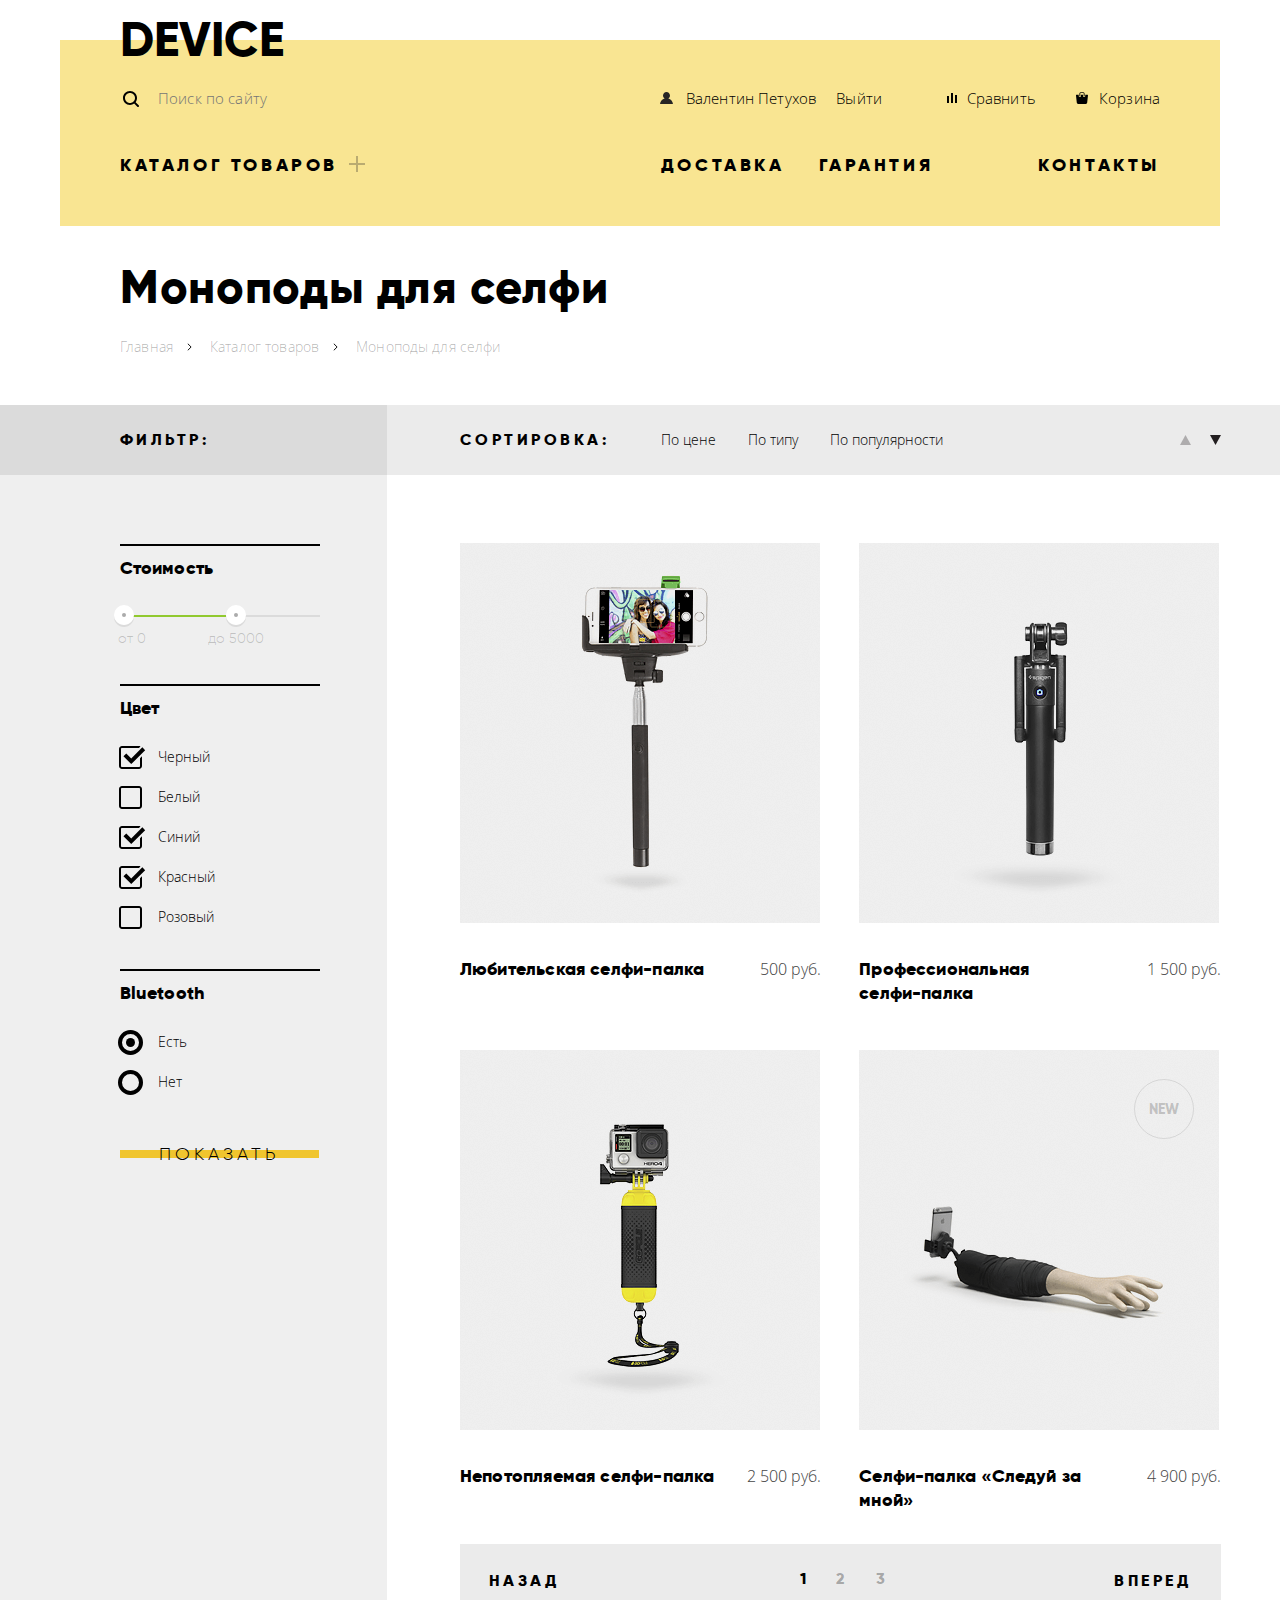
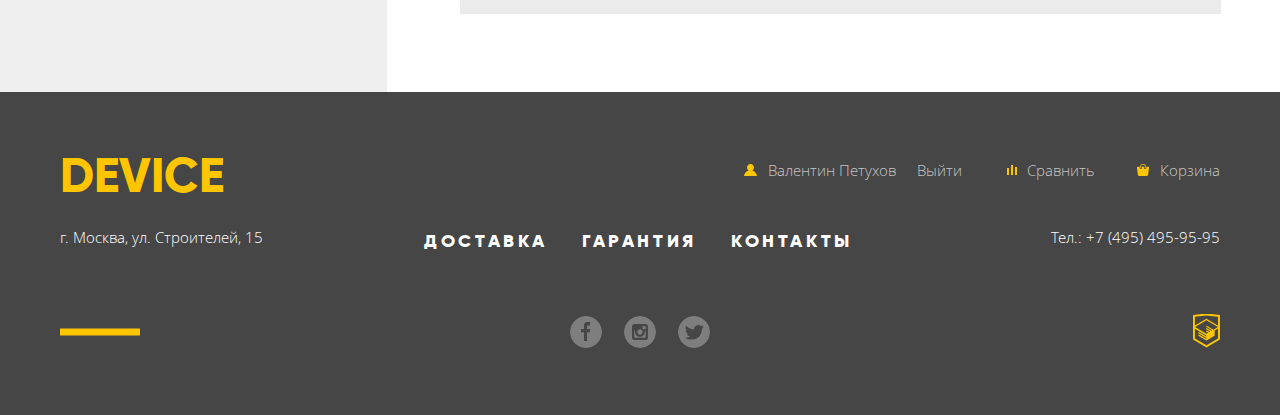
==== catalog.html @ 021d84cc "fixes" ====
<!DOCTYPE html>
<html lang="ru">

<head>
  <meta charset="utf-8">
  <title>HTML Academy: Девайс Каталог</title>
  <link href="css/normalize.css" rel="stylesheet">
  <link href="css/style.css" rel="stylesheet">
</head>

<body class="catalog">
  <!--<img src="device-styleguide.png" style="position:absolute; left:50%;top: -3298px;margin-left:-780px;opacity:0.5; z-index:999">-->
  <!--<img src="device-catalog.jpg" style="position:absolute; left:50%;top: 0;margin-left:-720px;opacity:0.5; z-index:999">-->
  <div class="inner">
    <header class="main-header">
      <div class="flex-container">
        <a href="index.html" class="page-header__logo logo">
          <h2>Device</h2>
        </a>
        <div class="navigation flex-container">
          <form class="search" name="search" method="POST" action="https://echo.htmlacademy.ru">
            <input type='text' name="search" class="search__input" id="search" required placeholder="Поиск по сайту">
            <button type="submit" class="search__button">Найти</button>
          </form>
          <div class="navigation__container flex-container">
            <ul class="user-menu flex-container">
              <li class="navigation__account">
                <a href="#">Валентин Петухов</a>
              </li>
              <li class="user-menu__logout">
                <a href="#">Выйти</a>
              </li>
            </ul>
            <ul class="products-menu flex-container">
              <li class="products-menu__item products-menu__item--compare">
                <a href="#">Сравнить</a>
              </li>
              <li class="products-menu__item products-menu__item--cart">
                <a href="#">Корзина</a>
              </li>
            </ul>
          </div>
        </div>
      </div>
      <nav class="main-nav flex-container">
        <div class="main-nav__catalog">
          <a href="catalog.html" class="main-nav__title">Каталог товаров</a>
          <div class="site-menu">
            <ul class="site-menu__column">
              <li class="site-menu__item">
                <a href="#">Виртуальная реальность</a>
              </li>
              <li class="site-menu__item">
                <a href="catalog.html">Моноподы для селфи</a>
              </li>
              <li class="site-menu__item">
                <a href="#">Экшн-камеры</a>
              </li>
            </ul>
            <ul class="site-menu__column">
              <li class="site-menu__item">
                <a href="#">Фитнес-браслеты</a>
              </li>
              <li class="site-menu__item">
                <a href="#">Умные часы</a>
              </li>
            </ul>
            <ul class="site-menu__column">
              <li class="site-menu__item">
                <a href="#">Квадрокоптеры</a>
              </li>
            </ul>
          </div>
        </div>
        <ul class="about flex-container">
          <li class="about__item">
            <a href="#">Доставка</a>
          </li>
          <li class="about__item">
            <a href="#">Гарантия</a>
          </li>
          <li class="about__item about__item--contacts">
            <a href="#">Контакты</a>
          </li>
        </ul>
      </nav>
    </header>
  </div>
  <main class="main">
    <div class="inner">
      <h1 class="page-title">Моноподы для селфи</h1>
      <section class="breadcrumbs">
        <ul class="breadcrumbs__list flex-container">
          <li class="breadcrumbs__item">
            <a href="index.html">Главная</a>
          </li>
          <li class="breadcrumbs__item">
            <a href="#">Каталог товаров</a>
          </li>
          <li class="breadcrumbs__item">
            <a href="#">Моноподы для селфи</a>
          </li>
        </ul>
      </section>
    </div>
    <div class="products">
      <div class="inner flex-container">
        <section class="filters">
          <h2 class="filters__title">Фильтр:</h2>
          <form class="filters__form" name="filters" method="POST" action="https://echo.htmlacademy.ru">
            <fieldset>
              <label for="price" class="catalog__caption">Стоимость</label>
              <div class="range">
                <span class="range__line">
                  <span class="range__button range__button--min">
                    <span class="range__label">от 0</span>
                  </span>
                  <span class="range__button range__button--max">
                    <span class="range__label">до 5000</span>
                  </span>
                </span>         
              </div>
            </fieldset>
            <fieldset>
              <span class="catalog__caption">Цвет</span>
              <label class="catalog__label checkbox">
                <input type="checkbox" name="color" checked value="black" class="checkbox__input">
                <span class="checkbox__name">Черный</span>
              </label>
              <label class="catalog__label checkbox">
                <input type="checkbox" name="color" value="white" class="checkbox__input">
                <span class="checkbox__name">Белый</span>
              </label>
              <label class="catalog__label checkbox">
                <input type="checkbox" name="color" checked value="blue" class="checkbox__input">
                <span class="checkbox__name">Синий</span>
              </label>
              <label class="catalog__label checkbox">
                <input type="checkbox" name="color" checked value="red" class="checkbox__input">
                <span class="checkbox__name">Красный</span>
              </label>
              <label class="catalog__label checkbox">
                <input type="checkbox" name="color" value="pink" class="checkbox__input">
                <span class="checkbox__name">Розовый</span>
              </label>
            </fieldset>
            <fieldset>
              <span class="catalog__caption">Bluetooth</span>
              <label class="catalog__label radio">
                <input type="radio" name="bluetooth" checked value="yes" class="radio__input">
                <span class="radio__name">Есть</span>
              </label>
              <label class="catalog__label radio">
                <input type="radio" name="bluetooth" value="no" class="radio__input">
                <span class="radio__name">Нет</span>
              </label>
            </fieldset>
            <button type="submit" class="filters__button link">
              <span>Показать</span>
            </button>
          </form>
        </section>
        <section class="results">
          <div class="sorting flex-container">
            <h2 class="sorting__title">Сортировка:</h2>
            <ul class="sorting__items flex-container">
              <li class="sorting__item active">
                <a href="#">По цене</a>
              </li>
              <li class="sorting__item">
                <a href="#">По типу</a>
              </li>
              <li class="sorting__item">
                <a href="#">По популярности</a>
              </li>
            </ul>
            <ul class="sorting__direction flex-container">
              <li class="sorting__arrow sorting__arrow--up">
                <a href="#">
                  <span class="visually-hidden">По возрастанию</span>
                </a>
              </li>
              <li class=" sorting__arrow sorting__arrow--down active">
                <a href="#">
                  <span class="visually-hidden">По убыванию</span>
                </a>
              </li>
            </ul>
          </div>
          <section class="results__products flex-container">
            <article class="results__product">
              <img src="img/amateur-selfie-stick.png" alt="Любительская селфи-палка" width="360" height="380">
              <p class="results__products-about flex-container">
                <a href="#" class="results__products-name">Любительская
                  <nobr>селфи-палка</nobr>
                </a>
                <span class="results__products-price">500 руб.</span>
              </p>
              <ul class="results__products-overlay">
                <li class="results__products-cart">
                  <a href="#" class="link">
                    <span>В корзину</span>
                  </a>
                </li>
                <li class="results__products-compare">
                  <a href="#">Добавить к сравнению</a>
                </li>
              </ul>
            </article>
            <article class="results__product">
              <img src="img/profi-selfie-stick.png" alt="Профессиональная селфи-палка" width="360" height="380">
              <p class="results__products-about flex-container">
                <a href="#" class="results__products-name">Профессиональная
                  <nobr>селфи-палка</nobr>
                </a>
                <span class="results__products-price">1 500 руб.</span>
              </p>
              <ul class="results__products-overlay">
                <li class="results__products-cart">
                  <a href="#" class="link">
                    <span>В корзину</span>
                  </a>
                </li>
                <li class="results__products-compare">
                  <a href="#">Добавить к сравнению</a>
                </li>
              </ul>
            </article>
            <article class="results__product">
              <img src="img/waterproof-selfie-stick.png" alt="Непотопляемая селфи-палка" width="360" height="380">
              <p class="results__products-about flex-container">
                <a href="#" class="results__products-name">Непотопляемая
                  <nobr>селфи-палка</nobr>
                </a>
                <span class="results__products-price">2 500 руб.</span>
              </p>
              <ul class="results__products-overlay">
                <li class="results__products-cart">
                  <a href="#" class="link">
                    <span>В корзину</span>
                  </a>
                </li>
                <li class="results__products-compare">
                  <a href="#">Добавить к сравнению</a>
                </li>
              </ul>
            </article>
            <article class="results__product">
              <span class="results__products-label">new</span>
              <img src="img/hand-selfie-stick.png" alt="Селфи-палка «Следуй за мной»" width="360" height="380">
              <p class="results__products-about flex-container">
                <a href="#" class="results__products-name">Селфи-палка «Следуй за мной»</a>
                <span class="results__products-price">4 900 руб.</span>
              </p>
              <ul class="results__products-overlay">
                <li class="results__products-cart">
                  <a href="#" class="link">
                    <span>В корзину</span>
                  </a>
                </li>
                <li class="results__products-compare">
                  <a href="#">Добавить к сравнению</a>
                </li>
              </ul>
            </article>
          </section>
          <section class="pagination flex-container">
            <h2 class="visually-hidden">Пагинация</h2>
            <a href="#" class="pagination__btn">Назад</a>
            <ul class="pagination__list flex-container">
              <li class="pagination__page active">
                <a href="#">1</a>
              </li>
              <li class="pagination__page">
                <a href="#">2</a>
              </li>
              <li class="pagination__page">
                <a href="#">3</a>
              </li>
            </ul>
            <a href="#" class="pagination__btn">Вперед</a>
          </section>
        </section>       
      </div>
      
    </div>
  </main>
  <footer class="footer">
    <div class="inner">
      <section class="footer__products flex-container">
        <a class="footer__logo">
          <h2>Device</h2>
        </a>
        <ul class="footer__navigation">
          <li class="footer__navigation-item footer__navigation-item--account">
            <a href="#">Валентин Петухов</a>
          </li>
          <li class="footer__navigation-item footer__navigation-item--logout">
            <a href="#">Выйти</a>
          </li>
          <li class="footer__navigation-item footer__navigation-item--compare">
            <a href="#">Сравнить</a>
          </li>
          <li class="footer__navigation-item footer__navigation-item--cart">
            <a href="#">Корзина</a>
          </li>
        </ul>
      </section>
      <section class="footer__about flex-container">
        <span class="footer__address">г. Москва, ул. Строителей, 15 </span>
        <ul class="footer__services flex-container">
          <li class="footer__services-item">
            <a href="#">Доставка</a>
          </li>
          <li class="footer__services-item">
            <a href="#">Гарантия</a>
          </li>
          <li class="footer__services-item">
            <a href="#">Контакты</a>
          </li>
        </ul>
        <span class="footer__tel">Тел.:
          <a href="tel:+74954959595">+7 (495) 495-95-95</a>
        </span>
      </section>
      <section class="footer__links flex-container">
        <ul class="footer__socials flex-container">
          <li class="footer__social footer__social--fb">
            <a href="#">
              <span class="visually-hidden">Facebook</span>
            </a>
          </li>
          <li class="footer__social footer__social--insta">
            <a href="#">
              <span class="visually-hidden">Instagram</span>
            </a>
          </li>
          <li class="footer__social footer__social--tw">
            <a href="#">
              <span class="visually-hidden">Twitter</span>
            </a>
          </li>
        </ul>
        <a href="https://htmlacademy.ru/intensive/htmlcss" class="footer__creator">
          <img src="img/logo_htmlacademy.svg" alt="Лого школы Htmlacademy" width="27" height="35">
        </a>
      </section>
    </div>
  </footer>
</body>
</html>
---- css/style.css ----
@font-face {
  font-family: 'Gilroy';
  src: url('../fonts/gilroyextrabold.woff2') format('woff2'), 
  url('../fonts/gilroyextrabold.woff') format('woff');
  font-weight: 800;
  unicode-range: U+0020-0491;
}

@font-face {
  font-family: 'Gilroy';
  src: url('../fonts/gilroylight.woff2') format('woff2'), 
  url('../fonts/gilroylight.woff') format('woff');
  font-weight: 300;
  unicode-range: U+0020-0491;
}

@font-face {
  font-family: 'Open Sans';
  src: url('../fonts/OpenSans-Regular.woff2') format('woff2'), 
  url('../fonts/OpenSans-Regular.woff') format('woff');
  font-weight: 400;
  unicode-range: U+0020-2212;
}

@font-face {
  font-family: 'Open Sans';
  src: url('../fonts/OpenSans-Light.woff2') format('woff2'), 
  url('../fonts/OpenSans-Light.woff') format('woff');
  font-weight: 300;
  unicode-range: U+0020-2212;
}

html {
  -webkit-box-sizing: border-box;
          box-sizing: border-box;
}

*,
*::before,
*::after {
  -webkit-box-sizing: inherit;
          box-sizing: inherit;
}

body {
  font-family: 'Gilroy', Arial, sans-serif;
  font-size: 18px;
  line-height: 24px;
  font-weight: 800;
  color: black;
  position: relative;
  min-width:1200px;
}

a {
  text-decoration: none;
  color: black;
}

.visually-hidden {
  position: absolute;
  clip: rect(0 0 0 0);
  width: 1px;
  height: 1px;
  margin: -1px;
  font-size: 0;
}

a:hover {
  opacity: 0.6;
}

a:active {
  opacity: 0.3;
}

.inner {
  max-width: 1200px;
  margin: 0 auto;
  padding: 0 20px;
}

.flex-container {
  display: -webkit-box;
  display: -ms-flexbox;
  display: flex;
  -webkit-box-pack: justify;
      -ms-flex-pack: justify;
          justify-content: space-between;
  -ms-flex-wrap: wrap;
      flex-wrap: wrap;
}

.logo h1,
.logo h2 {
  font-size: 48px;
  line-height: 48px;
  text-transform: uppercase;
  margin: 10px 0;
}

.logo:hover {
  color: rgba(0, 0, 0, 0.6);
}

.logo:active {
  color: rgba(0, 0, 0, 0.3);
}

.main-header {
  padding: 6px 60px 20px;
  position: relative;
  background-color: #F9E592;
  -webkit-box-shadow:inset 0px 40px white;
          box-shadow:inset 0px 40px white;
}

.navigation {
  font-family: 'Open Sans', Arial, sans-serif;
  font-weight: 300;
  font-size: 15px;
  line-height: 30px;
  color: black;
  letter-spacing: 0.15px;
  width: 100%;
  padding: 0px 0 1px;
}

.search {
  width: 42.4%;
  position: relative;
  display: -webkit-box;
  display: -ms-flexbox;
  display: flex;
}

.search:before {
  position: absolute;
  width: 16px;
  height: 16px;
  content: "";
  left: 3px;
  top: 50%;
  -webkit-transform: translateY(-50%);
      -ms-transform: translateY(-50%);
          transform: translateY(-50%);
  background-image: url(../img/search.svg);
  background-size: cover;
  background-repeat: no-repeat;
}

.navigation__container {
  width: 48%;
  padding-top: 9px;
}

.search__input {
  color: black;
  border: 0;
  background-color: transparent;
  font-family: 'Open Sans', Arial, sans-serif;
  font-weight: 300;
  font-size: 15px;
  line-height: 30px;
  letter-spacing: 0.15px;
  padding: 0 0 0 38px;
  -webkit-box-flex: 1;
      -ms-flex-positive: 1;
          flex-grow: 1;
  height: 49px;
  border-bottom: 2px solid transparent;
}

.search__button {
  border: 2px solid black;
  height: 49px;
  font-family: 'Open Sans';
  font-size: 15px;
  line-height: 30px;
  color: black;
  background-color: transparent;
  outline: none;
  min-width: 85px;
  display: none;
  cursor: pointer;
}
.search__input:focus, 
.search__input:valid {
  border-bottom-color:black;
  outline: none;
}

.search__input:focus+.search__button {
  display: block;
}

.search__input:valid+.search__button {
  display: block;
}

.search__input::-webkit-input-placeholder,
.search__input::-moz-placeholder,
.search__input:-ms-input-placeholder,
.search__input:-moz-placeholder {
  color: rgba(0, 0, 0, 0.3);
}

.search__input:hover::-webkit-input-placeholder,
.search__input:hover::-moz-placeholder,
.search__input:hover:-ms-input-placeholder,
.search__input:hover:-moz-placeholder {
  color: rgba(0, 0, 0, 0.6);
}

.user-menu,
.products-menu {
  list-style: none;
  padding: 0;
  margin: 0;
}

.products-menu__item a{
  padding-left: 23px;
  margin-left: 40px;
  position: relative;
}

.products-menu__item a:before {
  position: absolute;
  left: 0;
  top: 50%;
  -webkit-transform: translateY(-50%);
      -ms-transform: translateY(-50%);
          transform: translateY(-50%);
  background-size: cover;
  background-repeat: no-repeat;
  content: "";
}

.products-menu__item--compare a:before {
  background-image: url(../img/compare.svg);
  width: 10px;
  height: 10px;
  left: 3px;
}

.products-menu__item--cart a:before {
  background-image: url(../img/cart.svg);
  width: 12px;
  height: 12px;
}

.user-menu__login a{
  padding-left: 25px;
  margin-right: 40px;
  position: relative;
}

.navigation__account a{
  padding-left: 25px;
  margin-right: 20px;
  position: relative;
}

.user-menu__login a:before,
.navigation__account a:before {
  position: absolute;
  left: -1px;
  top: 50%;
  -webkit-transform: translateY(-50%);
      -ms-transform: translateY(-50%);
          transform: translateY(-50%);
  background-size: cover;
  background-repeat: no-repeat;
  content: "";
  background-image: url(../img/user.svg);
  width: 13px;
  height: 12px;
}

.main-nav {
  font-size: 18px;
  line-height: 24px;
  padding: 29px 0;
}

.main-nav__title,
.about__item {
  text-transform: uppercase;
  letter-spacing: 3.6px;
}

.main-nav__title {
  position: relative;
  padding-right: 27px
}

.main-nav__title::after {
  position: absolute;
  right: 0;
  top: 47%;
  -webkit-transform: translateY(-50%);
      -ms-transform: translateY(-50%);
          transform: translateY(-50%);
  content: "";
  width: 16px;
  height: 16px;
  background-image: url(../img/plus.svg);
  background-repeat: no-repeat;
  background-size: cover;
}

.main-nav__catalog {
  width: 40%;
  position: relative;
}

.about {
  width: 48%;
}

.about,
.site-menu__column {
  list-style: none;
  padding: 0;
  margin: 0;
}

.about__item--contacts {
  margin-left: 71px;
}

.site-menu {
  font-family: 'Open Sans', Arial, sans-serif;
  font-weight: 300;
  font-size: 15px;
  line-height: 36px;
  letter-spacing: 0.15px;
  position: absolute;
  left: -60px;
  right: -60px;
  top: 100%;
  width: 100vw;
  max-width: 1160px;
  background-color: #F9E592;
  -webkit-box-pack: start;
      -ms-flex-pack: start;
          justify-content: flex-start;
  padding: 20px 60px 33px;
  display: none;
}

.site-menu__column {
  padding-right: 60px;
  min-width: 200px;
}

.main-nav__catalog:hover .site-menu {
  display: -webkit-box;
  display: -ms-flexbox;
  display: flex;
  z-index: 200;
}

.main {
  position: relative;
  z-index: 10;
}

.slider {
  position: relative;
  box-shadow: inset 0px 113px 0 #F9E592;
}

.slider input[type=radio] {
  display: none;
}

.slider__inner {
  overflow: hidden;
}

.slider__items {
  width: 300%;
  -webkit-transition: -webkit-transform 0.8s ease;
  transition: -webkit-transform 0.8s ease;
  -o-transition: transform 0.8s ease;
  transition: transform 0.8s ease;
  transition: transform 0.8s ease, -webkit-transform 0.8s ease;
  display: -webkit-box;
  display: -ms-flexbox;
  display: flex;
  counter-reset: slide 0;
}

.slider__slide {
  padding: 0 50px 0 60px;
  position: relative;
  display: -webkit-inline-box;
  display: -ms-inline-flexbox;
  display: inline-flex;
  width: 1160px;
}

.slider__slide:after {
  position: absolute;
  font-size: 179px;
  line-height: 179px;
  color: white;
  position: absolute;
  right: 48px;
  top: -10px;
  counter-increment: slide;
  content: "0" counter(slide);
}

.slider__column {
  width: 48.5%;
  position: relative;
}

.slider__column--image {
  width: 42.5%;
  display: -webkit-box;
  display: -ms-flexbox;
  display: flex;
  -webkit-box-align: center;
      -ms-flex-align: center;
          align-items: center;
  -webkit-box-pack: center;
      -ms-flex-pack: center;
          justify-content: center;
  margin-top: -44px;
}

.slider__column--content {
  padding-right: 10px;
  padding-top: 60px;
}

.slider__title {
  font-size: 47px;
  line-height: 56px;
  letter-spacing: 0.17px;
  margin: 21px 0 19px;
  padding-left: 4px;
  position: relative;
  z-index: 50;
}

.slider__title:before {
  position: absolute;
  left: 4px;
  top: -42px;
  width: 100px;
  height: 7px;
  background-color: white;
  content: "";
}

.slider__caption {
  font-family: 'Open Sans', Arial, sans-serif;
  font-weight: 300;
  font-size: 15px;
  line-height: 30px;
  letter-spacing: 0.15px;
  color: #464646;
  margin: 10px 0 51px;
  padding-left: 4px;
}

.slider__qualities {
  margin: 54px 0;
  width: 100%;
}

.slider__qualities tbody {
  display: -webkit-box;
  display: -ms-flexbox;
  display: flex;
}

.slider__quality {
  display: -webkit-box;
  display: -ms-flexbox;
  display: flex;
  -webkit-box-orient: vertical;
  -webkit-box-direction: reverse;
      -ms-flex-direction: column-reverse;
          flex-direction: column-reverse;
  margin-right: 75px;
}

.slider__quality:last-child {
  margin-right: 0;
}

.slider__description {
  font-family: 'Open Sans', Arial, sans-serif;
  font-weight: 300;
  font-size: 13px;
  line-height: 20px;
  letter-spacing: 0.13px;
  color: #464646;
  padding-top: 7px;
  display: inline-block;
  vertical-align: top;
}

.slider__quantity {
  font-family: 'Gilroy', Arial, sans-serif;
  font-weight: 300;
  font-size: 36px;
  line-height: 48px;
  letter-spacing: 0.36px;
  display: inline-block;
  vertical-align: top;
}

.slider__controls {
  position: absolute;
  bottom: 191px;
  right: 83px;
  display: -webkit-box;
  display: -ms-flexbox;
  display: flex;
  list-style: none;
  margin: 0;
  z-index: 100;
}

.slider__control {
  border-radius: 50%;
  border: 1px solid #000000;
  width: 12px;
  height: 12px;
  padding: 0;
  position: relative;
  display: block;
  margin-left: 21px;
  cursor: pointer;
}

.slider__control:before {
  width: 4.5px;
  height: 4.5px;
  border-radius: 50%;
  border: 1px solid #000000;
  position: absolute;
  top: 50%;
  left: 50%;
  -webkit-transform: translate(-50%, -50%);
      -ms-transform: translate(-50%, -50%);
          transform: translate(-50%, -50%);
  content: "";
  opacity: 0;
}

#btn-1:checked~.slider__controls .slider__control[for="btn-1"]:before,
#btn-2:checked~.slider__controls .slider__control[for="btn-2"]:before,
#btn-3:checked~.slider__controls .slider__control[for="btn-3"]:before {
  opacity: 1;
}

#btn-1:checked~.slider__inner .slider__items {
  -webkit-transform: translate(0);
      -ms-transform: translate(0);
          transform: translate(0);
}

#btn-2:checked~.slider__inner .slider__items {
  -webkit-transform: translate(-1160px);
      -ms-transform: translate(-1160px);
          transform: translate(-1160px);
}

#btn-3:checked~.slider__inner .slider__items {
  -webkit-transform: translate(-2320px);
      -ms-transform: translate(-2320px);
          transform: translate(-2320px);
}

.link {
  font-size: 18px;
  line-height: 24px;
  position: relative;
  text-transform: uppercase;
  padding: 0 45px;
  letter-spacing: 3.5px;
  cursor: pointer;
  border: 0;
  background: transparent;
  text-align: center;
}

.link:before {
  position: absolute;
  top: 50%;
  -webkit-transform: translateY(-50%);
      -ms-transform: translateY(-50%);
          transform: translateY(-50%);
  left: 0;
  right: 0;
  width: 100%;
  height: 8px;
  background-color: #F0C52E;
  content: "";
  z-index: 20;
  -webkit-transition: height 0.2s;
  -o-transition: height 0.2s;
  transition: height 0.2s;
}

.link span {
  position: relative;
  z-index: 30;
}

.link:hover {
  color: black;
  opacity: 1;
}

.link:active {
  color: rgba(0, 0, 0, 0.3);
  opacity: 1;
}

.link:hover:before {
  height: 40px;
}

.popular {
  padding: 30px 0;
}

.popular__items {
  list-style: none;
  padding-left: 0;
  margin: 27px 0;
  -webkit-box-align: start;
      -ms-flex-align: start;
          align-items: flex-start;
}

.popular__item {
  position: relative;
  display: inline-block;
  vertical-align: top;
  max-width: 160px;
}

.popular__item:before {
  width: 160px;
  height: 160px;
  background-color: rgba(240, 197, 46, 0.5);
  content: "";
  display: block;
  position: absolute;
  top: 0;
  left: 0;
  right: 0;
}

.popular__item:after {
  content: "";
  display: block;
  background-repeat: no-repeat;
  background-size: 100%;
  position: absolute;
  width: 160px;
  height: 160px;
  top: 0;
  left: 0;
  right: 0;
}

.popular__item--vr:after {
  background-image: url(../img/vr.svg);
  background-size: 97px 55px;
  background-position: center;
}

.popular__item--selfie:after {
  background-image: url(../img/selfie-sticks.svg);
  background-size: 87px 117px;
  background-position: bottom;
}

.popular__item--action:after {
  background-image: url(../img/action-cameras.svg);
  background-size: 72px 88px;
  background-position: center;
}

.popular__item--fitness:after {
  background-image: url(../img/fitness-watch.svg);
  background-size: 108px 66px;
  background-position: center;
}

.popular__item--smart:after {
  background-image: url(../img/smart-watch.svg);
  background-size: 57px 98px;
  background-position: center;
}

.popular__item--drone:after {
  background-image: url(../img/drone.svg);
  background-size: 133px 70px;
  background-position: center;
}

.popular__item:hover:before {
  background-color: rgba(240, 197, 46, 1);
}

.popular__item:active:before {
  background-color: rgba(240, 197, 46, 1);
}

.popular__item:active:after {
  opacity: 0.3;
}

.popular__caption {
  font-size: 18px;
  line-height: 24px;
  padding-top: 193px;
  display: block;
  width: 160px;
  position: relative;
  z-index: 30;
}

.services {
  position: relative;
  margin: 24px 0 77px;
  background-color: #E5E5E5;
  padding-bottom: 69px;
  -webkit-box-shadow: inset 0px 100px white;
          box-shadow: inset 0px 100px white;
}

.services .inner {
  position: relative;
  z-index: 10;
  -ms-flex-wrap: nowrap;
      flex-wrap: nowrap;
}

.services input[type=radio] {
  display: none;
}

.services__names {
  width: 24.5%;
  border-right: 7px solid black;
  display: -webkit-box;
  display: -ms-flexbox;
  display: flex;
  -webkit-box-pack: center;
      -ms-flex-pack: center;
          justify-content: center;
  -webkit-box-orient: vertical;
  -webkit-box-direction: normal;
      -ms-flex-direction: column;
          flex-direction: column;
  -ms-flex-negative: 0;
      flex-shrink: 0;
  padding-top: 11px;
  overflow: hidden;
}

.services__inner {
  overflow: hidden;
  -webkit-box-flex: 1;
      -ms-flex-positive: 1;
          flex-grow: 1;
}

.services__items {
  width: 300%;
  -webkit-transition: -webkit-transform 0.8s ease;
  transition: -webkit-transform 0.8s ease;
  -o-transition: transform 0.8s ease;
  transition: transform 0.8s ease;
  transition: transform 0.8s ease, -webkit-transform 0.8s ease;
  display: -webkit-box;
  display: -ms-flexbox;
  display: flex;
  list-style: none;
  padding: 0;
  margin: 0;
}

.services__item {
  position: relative;
  display: -webkit-inline-box;
  display: -ms-inline-flexbox;
  display: inline-flex;
  width: 876px;
  -webkit-box-pack: justify;
      -ms-flex-pack: justify;
          justify-content: space-between;
}

.services__title {
  font-size: 47px;
  line-height: 48px;
  margin: 46px 0 32px;
}

.services__caption {
  font-family: 'Open Sans', Arial, sans-serif;
  font-weight: 300;
  font-size: 15px;
  line-height: 30px;
  letter-spacing: 0.15px;
  color: #464646;
}

.services__content {
  background-repeat: no-repeat;
  background-position: 91% 55%;
  padding: 27px 300px 61px 117px;
}

.services__item--delivery .services__content {
  background-image: url(../img/delivery.svg);
}

.services__item--warranty .services__content {
  background-image: url(../img/warranty.svg);
}

.services__item--loan .services__content {
  background-image: url(../img/loan.svg);
}

.services__name {
  display: inline-block;
  vertical-align: top;
  width: 160px;
  padding: 0;
  text-align: center;
  margin: 20px 0;
}

.services__name:after {
  position: absolute;
  top: 50%;
  -webkit-transform: translateY(-50%);
      -ms-transform: translateY(-50%);
          transform: translateY(-50%);
  left: 0;
  right: 0;
  width: 300px;
  height: 40px;
  background-color: #000000;
  content: "";
  z-index: 20;
  -webkit-transition: opacity 0.2s;
  -o-transition: opacity 0.2s;
  transition: opacity 0.2s;
  opacity: 0;
}

#services-1:checked~.services__names .services__name[for="services-1"],
#services-2:checked~.services__names .services__name[for="services-2"],
#services-3:checked~.services__names .services__name[for="services-3"] {
  color: #f7e184;
}

#services-1:checked~.services__names .services__name[for="services-1"]:after,
#services-2:checked~.services__names .services__name[for="services-2"]:after,
#services-3:checked~.services__names .services__name[for="services-3"]:after {
  opacity: 1;
}

#services-1:checked~.services__inner .services__items {
  -webkit-transform: translate(0);
      -ms-transform: translate(0);
          transform: translate(0);
}

#services-2:checked~.services__inner .services__items {
  -webkit-transform: translate(-876px);
      -ms-transform: translate(-876px);
          transform: translate(-876px);
}

#services-3:checked~.services__inner .services__items {
  -webkit-transform: translate(-1752px);
      -ms-transform: translate(-1752px);
          transform: translate(-1752px);
}

.logos {
  padding: 17px 0 29px;
  display: -webkit-box;
  display: -ms-flexbox;
  display: flex;
  -webkit-box-pack: justify;
      -ms-flex-pack: justify;
          justify-content: space-between;
}

.logos__link {
  display: inline-block;
  vertical-align: top;
  width: 260px;
  height: 100px;
}

.logos__active {
  display: none;
}

.logos__link:hover .logos__active {
  display: block;
}

.logos__link:hover, .logo:active{
  opacity: 1;
}

.logos__link:hover .logos__idle {
  display: none;
}

.info {
  display: -webkit-box;
  display: -ms-flexbox;
  display: flex;
  -webkit-box-pack: justify;
      -ms-flex-pack: justify;
          justify-content: space-between;
  padding: 43px 0 91px;
}

.description {
  width: 48.5%;
}

.description__header {
  font-size: 47px;
  line-height: 48px;
  letter-spacing: 0.21px;
  margin: 20px 0 42px;
  padding-top: 53px;
  position: relative;
  padding-right: 88px;
}

.description__header::before {
  content: "";
  width: 80px;
  height: 7px;
  background-color: black;
  position: absolute;
  left: 0;
  top: 0;
}

.description__content {
  font-family: 'Open Sans', Arial, sans-serif;
  font-weight: 300;
  font-size: 15px;
  line-height: 30px;
  color: #464646;
  margin: 31px 0;
  padding-right: 88px;
}

.description:last-child .description__content {
  padding-right: 30px;
}

.description__list {
  font-size: 16px;
  line-height: 40px;
  list-style-type: none;
  margin: 65px 0 62px;
  padding: 0;
}

.description__item {
  padding-left: 35px;
  position: relative;
}

.description__item:before {
  position: absolute;
  left: 0;
  top: 50%;
  -webkit-transform: translateY(-50%);
      -ms-transform: translateY(-50%);
          transform: translateY(-50%);
  width: 8px;
  height: 8px;
  border: 2px solid #E5E5E5;
  border-radius: 50%;
  content: "";
}

.description__link {
  max-width: 260px;
  display: block;
  padding: 0;
  text-align: center;
}

.description__map {
  max-height: 222px;
  overflow: hidden;
  margin: 39px 0 77px;
  position: relative;
}

.footer {
  background-color: #464646;
  color: white;
  margin: 0;
}

.footer a {
  color: white;
}

.footer__logo h2 {
  font-size: 48px;
  line-height: 48px;
  text-transform: uppercase;
  color: #FFC600;
  margin: 0;
}

.footer__logo:hover h2 {
  color: rgba(255, 198, 0, 0.6);
}

.footer__logo:active h2 {
  color: rgba(255, 198, 0, 0.3);
}

.footer__products {
  padding: 60px 0 22px;
  -webkit-box-align: start;
      -ms-flex-align: start;
          align-items: flex-start
}

.footer__navigation {
  list-style: none;
  padding: 0;
  margin: 0;
  font-family: 'Open Sans', Arial, sans-serif;
  font-weight: 300;
  font-size: 15px;
  line-height: 36px;
  display: -webkit-box;
  display: -ms-flexbox;
  display: flex;
  width: 50%;
  -ms-flex-wrap: wrap;
      flex-wrap: wrap;
  -webkit-box-pack: end;
      -ms-flex-pack: end;
          justify-content: flex-end;
}

.footer__navigation-item a {
  color: rgba(255, 255, 255, 0.7);
}

.footer__navigation-item a:hover {
  color: rgba(255, 255, 255, 1);
}

.footer__navigation-item a:active {
  color: rgba(255, 255, 255, 0.3);
}

.footer__navigation-item a{
  position: relative;
  padding-left: 23px;
  margin-left: 42px;
  display: block;
}

.footer__navigation-item--logout a{
  padding-left: 0;
  margin-left: 21px
}

.footer__navigation-item a:before{
  position: absolute;
  left: 0;
  top: 50%;
  -webkit-transform: translateY(-50%);
      -ms-transform: translateY(-50%);
          transform: translateY(-50%);
  background-size: cover;
  background-repeat: no-repeat;
  content: "";
}

.footer__navigation-item--login a:before,
.footer__navigation-item--account a:before {
  background-image: url(../img/user--yellow.svg);
  width: 13px;
  height: 12px;
  left: -1px;
}

.footer__navigation-item--compare a:before {
  background-image: url(../img/compare--yellow.svg);
  width: 10px;
  height: 10px;
  left: 3px;
}

.footer__navigation-item--cart a:before {
  background-image: url(../img/cart--yellow.svg);
  width: 12px;
  height: 12px;
}

.footer__address,
.footer__tel {
  font-family: 'Open Sans', Arial, sans-serif;
  font-weight: 300;
  font-size: 15px;
  line-height: 30px;
}

.footer__services {
  list-style: none;
  padding: 0;
  margin: 0;
  text-transform: uppercase;
  letter-spacing: 3.6px;
  -ms-flex-item-align: center;
      -ms-grid-row-align: center;
      align-self: center;
  margin-right: 37px;
  margin-top: 7px;
}

.footer__services-item {
  padding: 0 17px;
}

.footer__services-item a:hover {
  color: rgba(255, 255, 255, 0.6);
}

.footer__services-item a:active {
  color: rgba(255, 255, 255, 0.3);
}

.footer__links {
  -webkit-box-pack: center;
      -ms-flex-pack: center;
          justify-content: center;
  position: relative;
  padding: 63px 0 67px;
}

.footer__links:before {
  position: absolute;
  left: 0;
  top: 49%;
  -webkit-transform: translateY(-50%);
      -ms-transform: translateY(-50%);
          transform: translateY(-50%);
  width: 80px;
  height: 7px;
  background-color: #FFC600;
  content: "";
}

.footer__socials {
  list-style: none;
  padding: 0;
  margin: 0;
}

.footer__social {
  padding: 0 11px;
}

.footer__social a {
  width: 32px;
  height: 32px;
  border-radius: 50%;
  opacity: 0.3;
  background-repeat: no-repeat;
  background-position: center;
  display: block;
}

.footer__social a:hover {
  opacity: 0.6;
}

.footer__social a:active {
  opacity: 0.1;
}

.footer__social--fb a {
  background-image: url(../img/logo_fb.svg);
}

.footer__social--insta a {
  background-image: url(../img/logo_insta.svg);
}

.footer__social--tw a {
  background-image: url(../img/logo_tw.svg);
}

.footer__creator {
  position: absolute;
  right: 0;
  top: 50%;
  -webkit-transform: translateY(-50%);
      -ms-transform: translateY(-50%);
          transform: translateY(-50%);
}

.footer__creator:hover {
  opacity: 0.6;
}

.footer__creator:active {
  opacity: 0.3;
}

.feedback {
  padding: 94px 100px 86px;
}

.feedback__label {
  width: 100%;
  display: block;
  margin-bottom: 34px;
  font-size: 18px;
  line-height: 24px;
}

.feedback__top .feedback__label {
  width: 47.5%;
}

.feedback__input {
  background-color: rgba(229, 229, 229, 0.5);
  font-family: 'Open Sans', Arial, sans-serif;
  font-weight: 400;
  font-size: 15px;
  line-height: 30px;
  border: 0;
  color: rgba(70, 70, 70, 0.4);
  display: block;
  width: 100%;
  margin-top: 8px;
  padding: 7px 20px 11px;
}

.feedback__input:hover {
  background-color: rgba(229, 229, 229, 0.8);
}

.feedback__input:focus {
  background-color: white;
  -webkit-box-shadow: 0 0 0 3px rgba(240, 197, 46, 0.5);
          box-shadow: 0 0 0 3px rgba(240, 197, 46, 0.5);
  outline: none;
  color: rgba(70, 70, 70, 1);
}

.feedback__input:invalid {
  background-color: rgba(237, 181, 181, 0.5);
  color: rgba(70, 70, 70, 0.4);
}

textarea.feedback__input {
  resize: none;
  height: 156px;
}

.feedback__link {
  border: 0;
  margin-top: 14px;
  width: 200px;
  font-weight: 800;
  text-align: center;
  padding: 0 34px;
}

.close {
  width: 55px;
  height: 55px;
  border-radius: 50%;
  background-image: url(../img/close.svg);
  background-repeat: no-repeat;
  background-size: cover;
  opacity: 0.5;
  cursor: pointer;
  border: 0;
  position: absolute;
  right: 22px;
  top: 22px;
}

.close:hover {
  opacity: 1;
}

.close:active {
  opacity: 0.3;
}

.page-title {
  font-size: 47px;
  line-height: 48px;
  letter-spacing: 0.65px;
  padding: 17px 60px 10px;
  margin: 20px 0 0;
}

.breadcrumbs {
  padding: 14px 60px;
}

.breadcrumbs__list {
  list-style: none;
  padding: 0;
  margin: 0;
  font-family: 'Open Sans', Arial, sans-serif;
  font-weight: 300;
  font-size: 14px;
  line-height: 24px;
  letter-spacing: 0.14px;
  color: rgba(0, 0, 0, 0.3);
  -webkit-box-pack: start;
      -ms-flex-pack: start;
          justify-content: flex-start;
}

.breadcrumbs__list a {
  color: rgba(0, 0, 0, 0.3);
}

.breadcrumbs__list a:hover {
  color: rgba(0, 0, 0, 0.6);
}

.breadcrumbs__list a:focus {
  color: rgba(0, 0, 0, 0.1);
}

.breadcrumbs__item {
  padding-right: 20px;
  margin-right: 17px;
  position: relative;
}

.breadcrumbs__item:after {
  position: absolute;
  right: 4px;
  top: 50%;
  -webkit-transform: translateY(-50%) rotate(-45deg);
      -ms-transform: translateY(-50%) rotate(-45deg);
          transform: translateY(-50%) rotate(-45deg);
  width: 5px;
  height: 5px;
  -webkit-box-shadow: 1px 1px 0 0 black;
          box-shadow: 1px 1px 0 0 black;
  content: "";
}

.breadcrumbs__item:last-child::after {
  display: none;
}

.products {
  margin: 32px 0 0;
  display: flex;
}

.products .inner{
  -ms-flex-wrap: nowrap;
      flex-wrap: nowrap;
  padding: 0;
}

.products:before {
  flex-grow: 1;
  background-color: #DBDBDB;
  height: 70px;
  content: "";
  z-index: 20;
}

.products:after {
  flex-grow: 1;
  background-color: #EBEBEB;
  height: 70px;
  content: "";
}

.products__bottom .inner {
  width: 100%;
}

.filters__title,
.sorting__title {
  font-size: 16px;
  line-height: 24px;
  letter-spacing: 3.5px;
  text-transform: uppercase;
  font-weight: 800;
  margin: 0;
}

.filters {
  background-color: #EFEFEF;
  width: 28.2%;
  position: relative;
}

.filters:before {
  flex-grow: 1;
  background-color: #EFEFEF;
  height: 100%;
  position: absolute;
  right: 100%;
  width: 9999px;
  top: 0;
  content: "";
}

.filters__title {
  padding: 5px 60px 5px 60px;
  display: -webkit-box;
  display: -ms-flexbox;
  display: flex;
  -webkit-box-align: center;
      -ms-flex-align: center;
          align-items: center;
  min-height: 70px;
  position: relative;
  background-color: #DBDBDB;
}

.filters__form {
  margin: 0;
  padding: 34px 67px 44px 60px;
}

.filters fieldset {
  border: 0;
  margin: 0;
  padding: 0;
}

.results {
  -webkit-box-flex: 1;
      -ms-flex-positive: 1;
          flex-grow: 1;
}

.catalog__caption {
  font-size: 18px;
  line-height: 24px;
  letter-spacing: 0.18px;
  position: relative;
  padding-top: 12px;
  width: 100%;
  display: inline-block;
  vertical-align: top;
  margin-top: 35px;
  margin-bottom: 14px;
}

.catalog__caption:before {
  height: 2px;
  background-color: black;
  width: 100%;
  content: "";
  position: absolute;
  top: 0;
  left: 0;
  right: 0;
}

.catalog__label {
  font-family: 'Open Sans', Arial, sans-serif;
  font-weight: 300;
  font-size: 14px;
  line-height: 35px;
  letter-spacing: 0.14px;
  display: block;
  position: relative;
}

.range {
  padding: 21px 0 10px;
}

.range__line {
  width: 100%;
  display: inline-block;
  vertical-align: top;
  position: relative;
  height: 2px;
  background-color: #DBDBDB;
}

.range__line:before {
  position: absolute;
  left: 0;
  top: 0;
  bottom: 0;
  height: 2px;
  width: 53%;
  background-color: #91C92F;
  content: "";
}

.range__button {
  position: absolute;
  left: -6px;
  top: 50%;
  -webkit-transform: translateY(-50%);
      -ms-transform: translateY(-50%);
          transform: translateY(-50%);
  content: "";
  width: 20px;
  height: 22px;
  background-image: url(../img/range_btn.svg);
  background-size: cover;
  background-repeat: no-repeat;
}

.range__button--max {
  left: 53%;
}

.range__button:active {
  background-image: url(../img/range_btn-active.svg);
}

.range__label {
  font-weight: 300;
  font-size: 14px;
  line-height: 24px;
  color: rgba(0, 0, 0, 0.20);
  position: absolute;
  top: calc(100% - 1px);
  left: 50%;
  -webkit-transform: translateX(-50%);
      -ms-transform: translateX(-50%);
          transform: translateX(-50%);
  right: 0;
  width: 100px;
  text-align: center;
}

.range__button--min .range__label{
  left: 92%;
}

.checkbox__input {
  z-index: 50;
  display: none;
}

.checkbox__name:before {
  position: absolute;
  z-index: 50;
  top: 12px;
  left: -1px;
  width: 23px;
  height: 23px;
  background-image: url("../img/checkbox.svg");
  background-repeat: no-repeat;
  background-size: cover;
  display: block;
  content: "";
}

.checkbox__name {
  padding-left: 38px;
  padding-top: 5px;
  display: inline-block;
  vertical-align: top;
  position: relative;
  cursor: pointer;
}

.checkbox__input:checked~.checkbox__name::before {
  background-image: url("../img/tick.svg");
  width: 27px;
}

.radio__input {
  z-index: 50;
  display: none;
}

.radio__name:before {
  position: absolute;
  z-index: 50;
  top: 11px;
  left: -2px;
  width: 25px;
  height: 25px;
  border: 4px solid black;
  border-radius: 50%;
  display: block;
  content: "";
}

.radio__name:after {
  position: absolute;
  top: 19px;
  left: 6px;
  width: 9px;
  height: 9px;
  background-color: black;
  border-radius: 50%;
  content: "";
  opacity: 0;
}

.radio__name {
  padding-left: 38px;
  padding-top: 5px;
  display: inline-block;
  vertical-align: top;
  position: relative;
  cursor: pointer;
}

.radio__input:checked~.radio__name:after {
  opacity: 1;
}

.filters__button {
  margin-top: 43px;
  max-width: 200px;
  padding: 0 39px;
  letter-spacing: 4px;
}

.sorting {
  padding: 5px 0 5px 73px;
  -webkit-box-align: center;
      -ms-flex-align: center;
          align-items: center;
  min-height: 70px;
  background-color: #EBEBEB;
}

.sorting__items,
.sorting__direction {
  list-style: none;
  padding: 0;
  margin: 0;
}

.sorting__items {
  -webkit-box-flex: 1;
      -ms-flex-positive: 1;
          flex-grow: 1;
  margin-left: 52px;
  -webkit-box-pack: start;
      -ms-flex-pack: start;
          justify-content: flex-start;
}

.sorting__item {
  font-family: 'Open Sans', Arial, sans-serif;
  font-weight: 300;
  font-size: 14px;
  line-height: 18px;
  color: rgba(0, 0, 0, 0.3);
  margin-right: 32px;
}

.sorting__item:hover {
  color: rgba(0, 0, 0, 0.6);
}

.sorting__item:active,
.sorting__item.active {
  color: rgba(0, 0, 0, 1);
}

.sorting__arrow {
  width: 11px;
  height: 10px;
  cursor: pointer;
  background-repeat: no-repeat;
  background-size: cover;
  opacity: 0.3;
  margin-left: 19px;
}

.sorting__arrow--up {
  background-image: url(../img/arrow-up.svg);
}

.sorting__arrow--down {
  background-image: url(../img/arrow-down.svg);
}

.sorting__arrow:hover {
  opacity: 0.4;
}

.sorting__arrow:active,
.sorting__arrow.active {
  opacity: 1;
}

.results {
  max-width: 71.8%;
  padding-bottom: 78px;
}

.results__product {
  width: 47.5%;
  margin-bottom: 35px;
  position: relative;
}

.results__product:nth-last-child(-n+2) {
  margin-bottom: 22px;
}

.results__products {
  padding: 68px 0 0 73px;
  background-color: white;
  max-width: 835px;
}

.results__product img {
  width: 360px;
  height: 380px;
}

.results__products-about {
  margin: 28px 0 10px;
  -ms-flex-wrap: nowrap;
      flex-wrap: nowrap;
}

.results__products-name {
  font-size: 18px;
  line-height: 24px;
  letter-spacing: 0.18px;
  display: inline-block;
  vertical-align: top;
  padding-right: 28px;
}

.results__products-price {
  font-family: 'Open Sans', Arial, sans-serif;
  font-weight: 300;
  font-size: 16px;
  line-height: 24px;
  color: #464646;
  -ms-flex-negative: 0;
      flex-shrink: 0;
}

.results__products-overlay {
  list-style: none;
  padding: 0;
  margin: 0;
  position: absolute;
  left: 0;
  top: 0;
  bottom: 0;
  right: 0;
  height: 380px;
  width: 100%;
  background-color: rgba(238,238,238, 0.7);
  -webkit-box-align: center;
      -ms-flex-align: center;
          align-items: center;
  -webkit-box-pack: center;
      -ms-flex-pack: center;
          justify-content: center;
  -webkit-box-orient: vertical;
  -webkit-box-direction: normal;
      -ms-flex-direction: column;
          flex-direction: column;
  display: none;
}

.results__product:hover .results__products-overlay{
  display: -webkit-box;
  display: -ms-flexbox;
  display: flex;
}

.results__products-compare {
  font-family: 'Open Sans', Arial, sans-serif;
  font-weight: 300;
  font-size: 13px;
  line-height: 20px;
  padding-top: 23px;
}

.results__products-cart {
  margin-top: 45px;
}

.results__products-cart .link{
  padding: 0 37px;
}

.results__products-compare a {
  color: rgba(0, 0, 0, 0.5)
}

.results__products-compare a:hover {
  color: rgba(0, 0, 0, 1)
}

.results__products-compare a:active {
  color: rgba(0, 0, 0, 0.2)
}

.results__products-label {
  font-size: 14px;
  line-height: 60px;
  color: rgba(0, 0, 0, 0.2);
  border: 1px solid rgba(0, 0, 0, 0.1);
  width: 60px;
  height: 60px;
  border-radius: 50%;
  display: block;
  text-transform: uppercase;
  text-align: center;
  position: absolute;
  right: 27px;
  top: 29px;
}

.pagination {
  background-color: rgba(0, 0, 0, 0.08);
  margin-left: 73px;
  min-height: 70px;
  -ms-flex-line-pack: stretch;
      align-content: stretch;
}

.pagination__list {
  list-style: none;
  padding: 0;
  margin: 0;
  margin-left: 12px;  
  padding: 25px 29px 21px;
}

.pagination__btn {
  font-size: 16px;
  line-height: 24px;
  letter-spacing: 3.5px;
  text-transform: uppercase;
  padding: 25px 29px 21px;
  display: inline-block;
  vertical-align: top;
}

.pagination__btn:hover {
  background-color: rgba(0, 0, 0, 0.16);
}

.pagination__btn:active {
  color: rgba(0, 0, 0, 0.3);
}

.pagination__page {
  font-size: 16px;
  line-height: 19px;
  letter-spacing: 0.91px;
  padding: 0px 9px;
  margin: 0 6px;
}

.pagination__page a {
  color: rgba(0, 0, 0, 0.3);
}

.pagination__page a:hover {
  color: rgba(0, 0, 0, 0.6);
}

.pagination__page a:active,
.pagination__page.active a {
  color: rgba(0, 0, 0, 1);
}

.modal {
  width: 960px;
  margin: 0 auto;
  position: absolute;
  left: 0;
  right: 0;
  margin: 0 auto;
  z-index: 200;
  background-color: white;
  -webkit-box-shadow: 0 0 20px 0 rgba(4, 6, 6, 0.2);
          box-shadow: 0 0 20px 0 rgba(4, 6, 6, 0.2);
  display: none;
}

.modal.active {
  display: block;
}

.modal--map {
  top: 1852px;
}

.modal--map img {
  display: block;
}

.modal--feedback {
  top: 1056px;
}
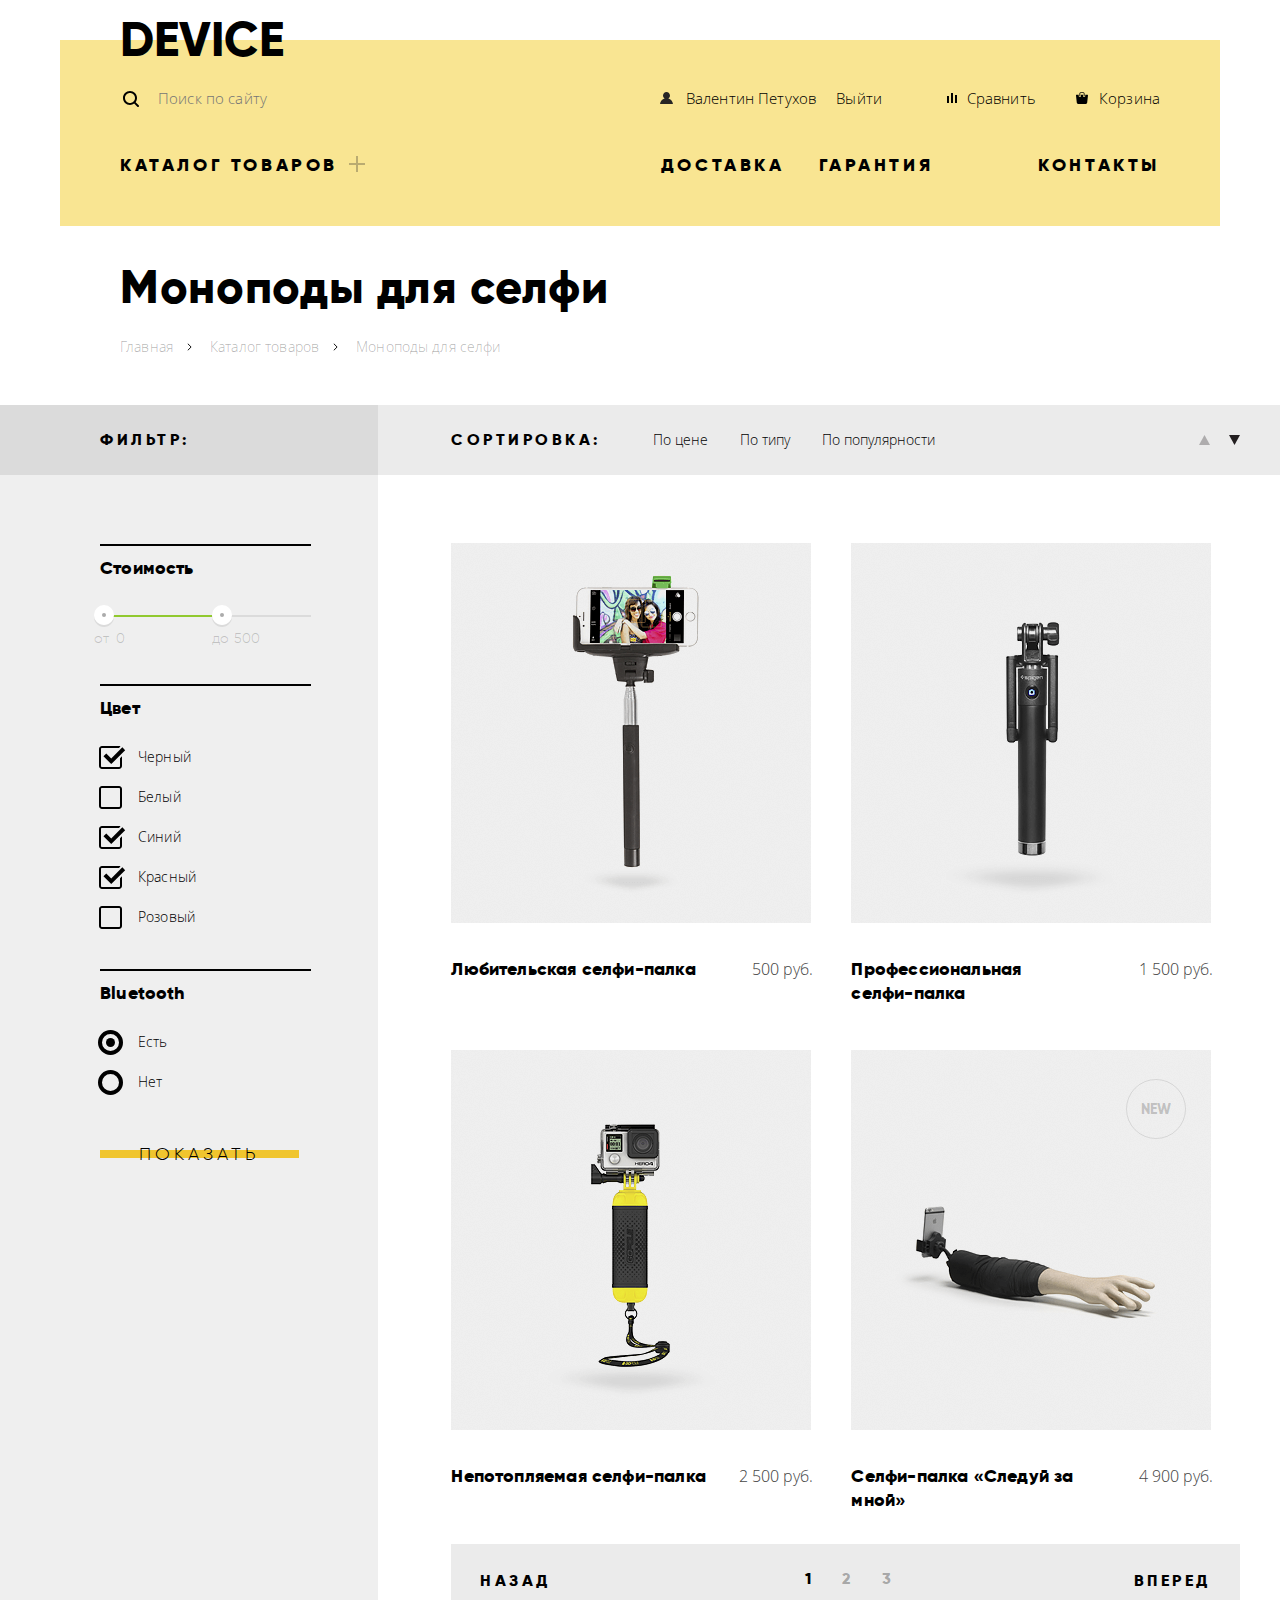
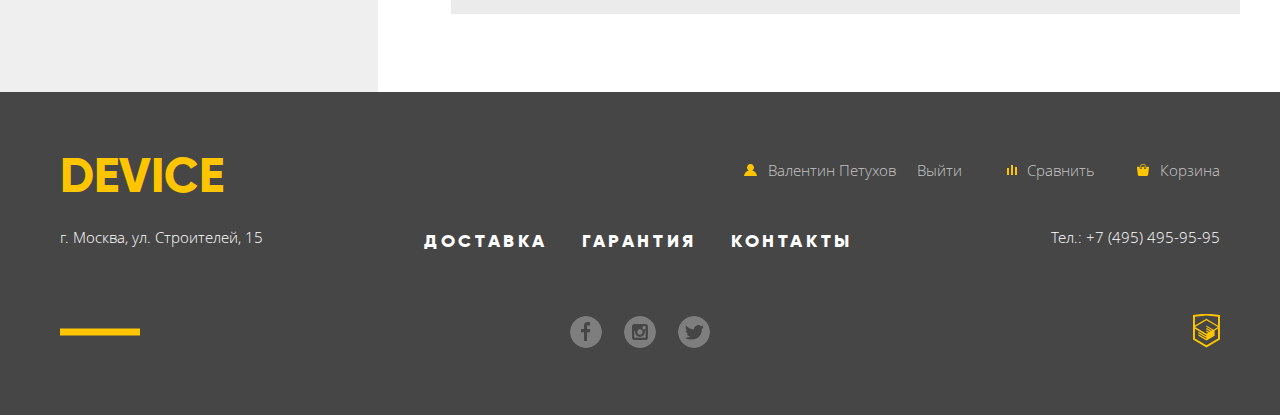
==== commit 5ebcde75: "add fixes and js" ====
--- a/catalog.html
+++ b/catalog.html
@@ -113,10 +113,14 @@
               <div class="range">
                 <span class="range__line">
                   <span class="range__button range__button--min">
-                    <span class="range__label">от 0</span>
+                    <span class="range__label">от 
+                      <input type="text" name="min_price" value="0" class="range__input">
+                    </span>
                   </span>
                   <span class="range__button range__button--max">
-                    <span class="range__label">до 5000</span>
+                    <span class="range__label">до 
+                      <input type="text" name="max_price" value="500" class="range__input">
+                    </span>
                   </span>
                 </span>         
               </div>
--- a/css/style.css
+++ b/css/style.css
@@ -63,7 +63,6 @@
   width: 1px;
   height: 1px;
   margin: -1px;
-  font-size: 0;
 }
 
 a:hover {
@@ -99,12 +98,9 @@
   margin: 10px 0;
 }
 
-.logo:hover {
-  color: rgba(0, 0, 0, 0.6);
-}
-
-.logo:active {
-  color: rgba(0, 0, 0, 0.3);
+.index .logo:hover, .index .logo:active {
+  color: black;
+  opacity: 1;
 }
 
 .main-header {
@@ -183,6 +179,7 @@
   min-width: 85px;
   display: none;
   cursor: pointer;
+  font-weight: 300;
 }
 .search__input:focus, 
 .search__input:valid {
@@ -210,6 +207,16 @@
 .search__input:hover:-ms-input-placeholder,
 .search__input:hover:-moz-placeholder {
   color: rgba(0, 0, 0, 0.6);
+}
+
+.search__button:hover {
+  background-color: black;
+  color: white;
+}
+
+.search__button:active {
+  background-color: black;
+  color: rgba(255, 255, 255, 0.3);
 }
 
 .user-menu,
@@ -382,11 +389,6 @@
 
 .slider__items {
   width: 300%;
-  -webkit-transition: -webkit-transform 0.8s ease;
-  transition: -webkit-transform 0.8s ease;
-  -o-transition: transform 0.8s ease;
-  transition: transform 0.8s ease;
-  transition: transform 0.8s ease, -webkit-transform 0.8s ease;
   display: -webkit-box;
   display: -ms-flexbox;
   display: flex;
@@ -781,11 +783,6 @@
 
 .services__items {
   width: 300%;
-  -webkit-transition: -webkit-transform 0.8s ease;
-  transition: -webkit-transform 0.8s ease;
-  -o-transition: transform 0.8s ease;
-  transition: transform 0.8s ease;
-  transition: transform 0.8s ease, -webkit-transform 0.8s ease;
   display: -webkit-box;
   display: -ms-flexbox;
   display: flex;
@@ -921,7 +918,7 @@
   display: block;
 }
 
-.logos__link:hover, .logo:active{
+.logos__link:hover, .logos__link:active{
   opacity: 1;
 }
 
@@ -983,6 +980,7 @@
   list-style-type: none;
   margin: 65px 0 62px;
   padding: 0;
+  padding-right: 88px;
 }
 
 .description__item {
@@ -1016,6 +1014,8 @@
   overflow: hidden;
   margin: 39px 0 77px;
   position: relative;
+  cursor: pointer;
+  display: block;
 }
 
 .footer {
@@ -1242,6 +1242,17 @@
   padding: 94px 100px 86px;
 }
 
+.feedback.error:before {
+  content: "Заполните все поля";
+  font-size: 18px;
+  font-weight: 300;
+  line-height: 24px;
+  color: red;
+  position: absolute;
+  left: 100px;
+  bottom: 40px;
+}
+
 .feedback__label {
   width: 100%;
   display: block;
@@ -1312,6 +1323,7 @@
   position: absolute;
   right: 22px;
   top: 22px;
+  z-index: 300;
 }
 
 .close:hover {
@@ -1388,20 +1400,23 @@
 .products {
   margin: 32px 0 0;
   display: flex;
+  align-items: stretch;
+  height: 100%;
 }
 
 .products .inner{
   -ms-flex-wrap: nowrap;
       flex-wrap: nowrap;
   padding: 0;
+  width: 1200px;
 }
 
 .products:before {
   flex-grow: 1;
-  background-color: #DBDBDB;
-  height: 70px;
+  background-color: #EFEFEF;
   content: "";
   z-index: 20;
+  box-shadow: inset 0 70px #DBDBDB;
 }
 
 .products:after {
@@ -1429,17 +1444,6 @@
   background-color: #EFEFEF;
   width: 28.2%;
   position: relative;
-}
-
-.filters:before {
-  flex-grow: 1;
-  background-color: #EFEFEF;
-  height: 100%;
-  position: absolute;
-  right: 100%;
-  width: 9999px;
-  top: 0;
-  content: "";
 }
 
 .filters__title {
@@ -1543,6 +1547,7 @@
   background-image: url(../img/range_btn.svg);
   background-size: cover;
   background-repeat: no-repeat;
+  cursor: grab;
 }
 
 .range__button--max {
@@ -1560,17 +1565,20 @@
   color: rgba(0, 0, 0, 0.20);
   position: absolute;
   top: calc(100% - 1px);
-  left: 50%;
-  -webkit-transform: translateX(-50%);
-      -ms-transform: translateX(-50%);
-          transform: translateX(-50%);
-  right: 0;
+  left: 0px;
   width: 100px;
-  text-align: center;
-}
-
-.range__button--min .range__label{
-  left: 92%;
+}
+
+.range__input {
+  border: 0;
+  outline: none;
+  background-color: transparent;
+  color: inherit;
+  position: absolute;
+  left: 20px;
+  top: 3px;
+  width: auto;
+  max-width: 80px;
 }
 
 .checkbox__input {
@@ -1830,11 +1838,13 @@
 }
 
 .results__products-compare a:hover {
-  color: rgba(0, 0, 0, 1)
+  color: black;
+  opacity: 1;
 }
 
 .results__products-compare a:active {
-  color: rgba(0, 0, 0, 0.2)
+  color: rgba(0, 0, 0, 0.2);
+  opacity:1;
 }
 
 .results__products-label {
@@ -1881,10 +1891,14 @@
 
 .pagination__btn:hover {
   background-color: rgba(0, 0, 0, 0.16);
+  color: black;
+  opacity: 1;
 }
 
 .pagination__btn:active {
   color: rgba(0, 0, 0, 0.3);
+  background-color: rgba(0, 0, 0, 0.16);
+  opacity: 1;
 }
 
 .pagination__page {
@@ -1901,17 +1915,21 @@
 
 .pagination__page a:hover {
   color: rgba(0, 0, 0, 0.6);
+  opacity: 1;
 }
 
 .pagination__page a:active,
 .pagination__page.active a {
   color: rgba(0, 0, 0, 1);
+  opacity: 1;
 }
 
 .modal {
   width: 960px;
   margin: 0 auto;
-  position: absolute;
+  position: fixed;
+  top: 50%;
+  transform: translateY(-50%);
   left: 0;
   right: 0;
   margin: 0 auto;
@@ -1927,13 +1945,20 @@
 }
 
 .modal--map {
-  top: 1852px;
+  height: 559px;
+}
+
+.modal--map iframe {
+  position: relative;
+  z-index: 202;
 }
 
 .modal--map img {
   display: block;
-}
-
-.modal--feedback {
-  top: 1056px;
-}+  position: absolute;
+  left: 0;
+  top:0;
+  right: 0;
+  bottom: 0;
+  z-index: 201;
+}
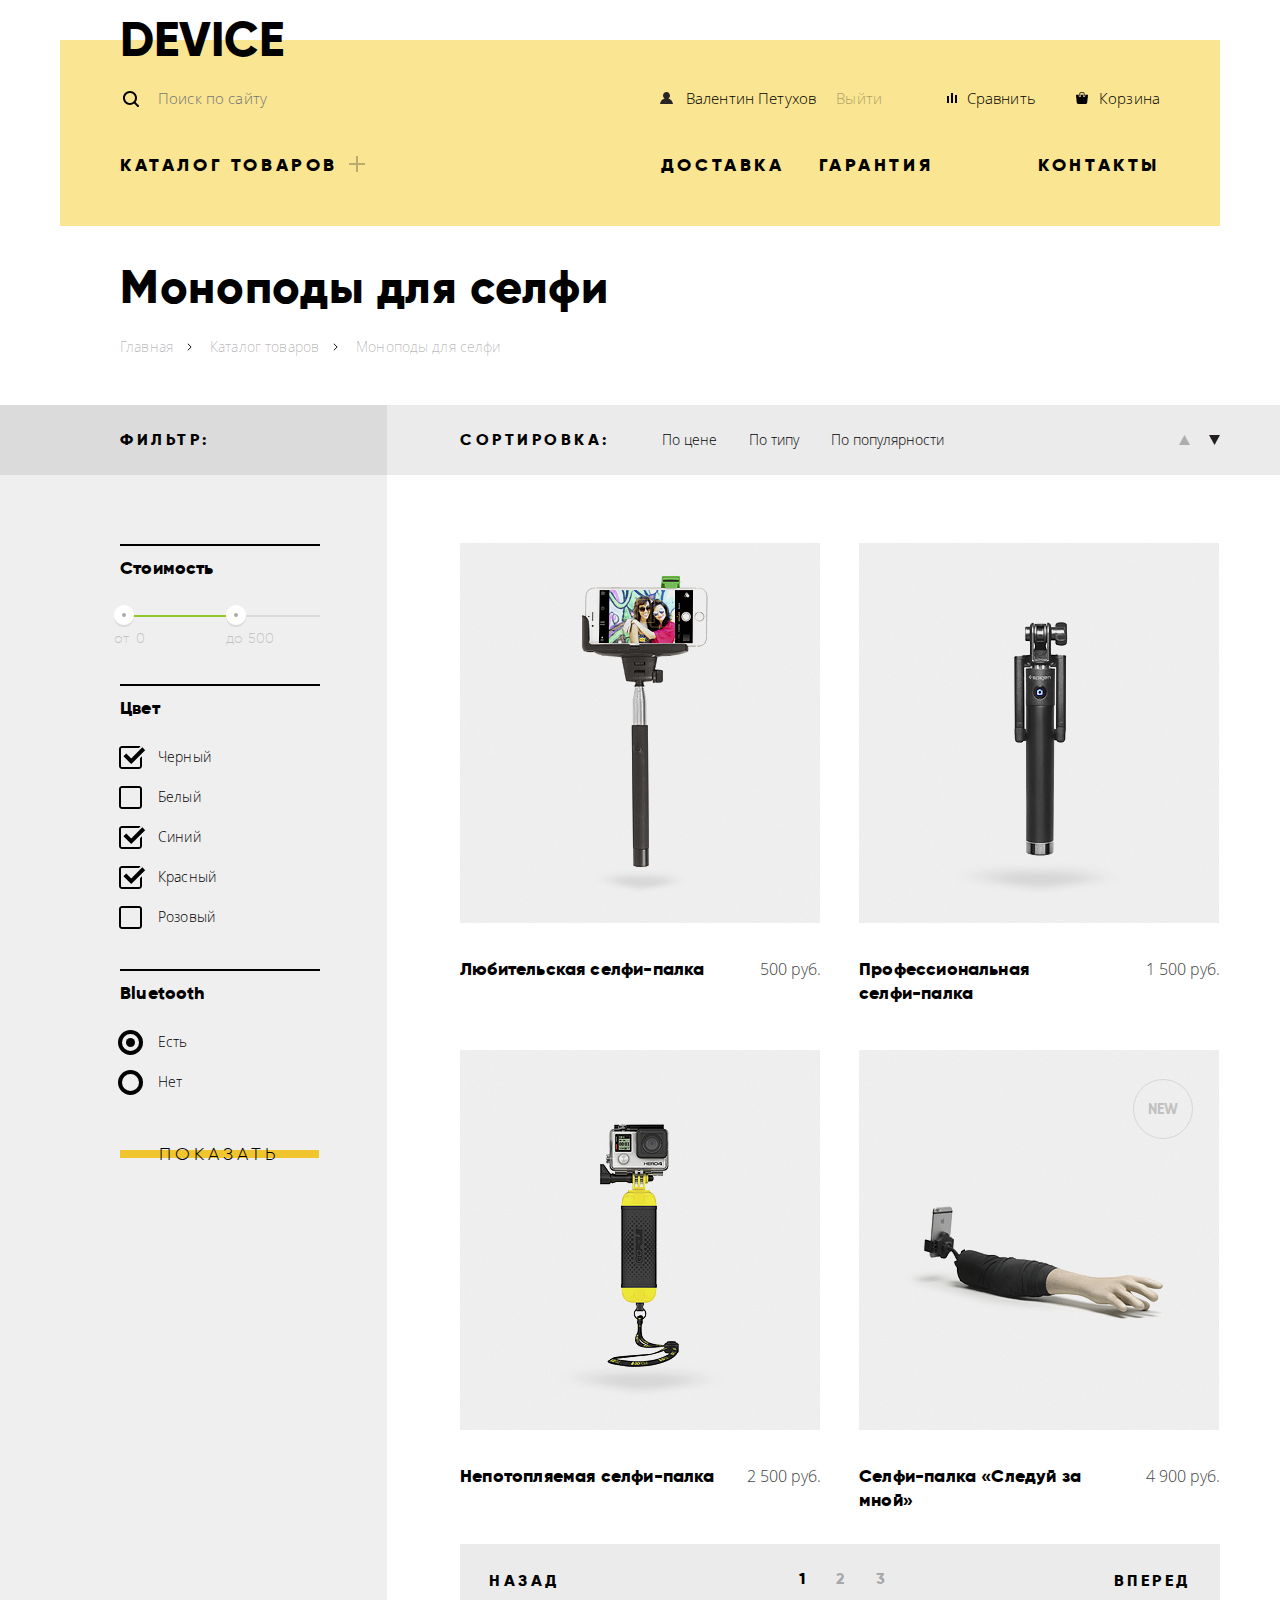
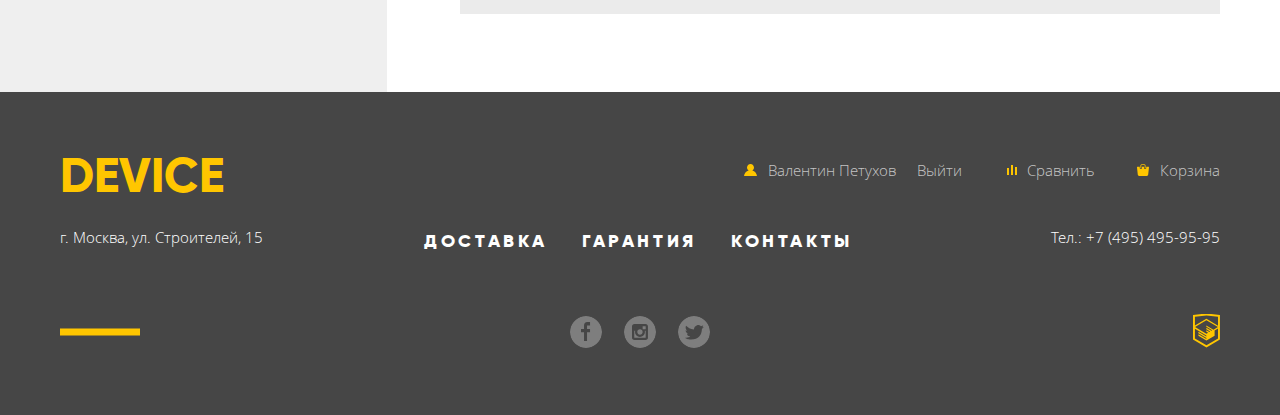
==== commit b61833a2: "add fixes" ====
--- a/catalog.html
+++ b/catalog.html
@@ -128,34 +128,34 @@
             <fieldset>
               <span class="catalog__caption">Цвет</span>
               <label class="catalog__label checkbox">
-                <input type="checkbox" name="color" checked value="black" class="checkbox__input">
+                <input type="checkbox" name="color" checked value="black" class="checkbox__input visually-hidden">
                 <span class="checkbox__name">Черный</span>
               </label>
               <label class="catalog__label checkbox">
-                <input type="checkbox" name="color" value="white" class="checkbox__input">
+                <input type="checkbox" name="color" value="white" class="checkbox__input visually-hidden">
                 <span class="checkbox__name">Белый</span>
               </label>
               <label class="catalog__label checkbox">
-                <input type="checkbox" name="color" checked value="blue" class="checkbox__input">
+                <input type="checkbox" name="color" checked value="blue" class="checkbox__input visually-hidden">
                 <span class="checkbox__name">Синий</span>
               </label>
               <label class="catalog__label checkbox">
-                <input type="checkbox" name="color" checked value="red" class="checkbox__input">
+                <input type="checkbox" name="color" checked value="red" class="checkbox__input visually-hidden">
                 <span class="checkbox__name">Красный</span>
               </label>
               <label class="catalog__label checkbox">
-                <input type="checkbox" name="color" value="pink" class="checkbox__input">
+                <input type="checkbox" name="color" value="pink" class="checkbox__input visually-hidden">
                 <span class="checkbox__name">Розовый</span>
               </label>
             </fieldset>
             <fieldset>
               <span class="catalog__caption">Bluetooth</span>
               <label class="catalog__label radio">
-                <input type="radio" name="bluetooth" checked value="yes" class="radio__input">
+                <input type="radio" name="bluetooth" checked value="yes" class="radio__input visually-hidden">
                 <span class="radio__name">Есть</span>
               </label>
               <label class="catalog__label radio">
-                <input type="radio" name="bluetooth" value="no" class="radio__input">
+                <input type="radio" name="bluetooth" value="no" class="radio__input visually-hidden">
                 <span class="radio__name">Нет</span>
               </label>
             </fieldset>
--- a/css/style.css
+++ b/css/style.css
@@ -148,6 +148,18 @@
 .navigation__container {
   width: 48%;
   padding-top: 9px;
+}
+
+.user-menu__logout a{
+  opacity: 0.3;
+}
+
+.user-menu__logout a:hover{
+  opacity: 0.6;
+}
+
+.user-menu__logout a:active{
+  opacity: 0.3;
 }
 
 .search__input {
@@ -1087,6 +1099,7 @@
   padding-left: 23px;
   margin-left: 42px;
   display: block;
+  color: rgba(255, 255, 255, 0.7);
 }
 
 .footer__navigation-item--logout a{
@@ -1408,7 +1421,7 @@
   -ms-flex-wrap: nowrap;
       flex-wrap: nowrap;
   padding: 0;
-  width: 1200px;
+  width: 1160px;
 }
 
 .products:before {
@@ -1583,7 +1596,24 @@
 
 .checkbox__input {
   z-index: 50;
-  display: none;
+}
+
+.checkbox:hover .checkbox__name:before, 
+.checkbox:hover .checkbox__name:after {
+  opacity: 0.6;
+}
+
+.checkbox:active .checkbox__name:before, 
+.checkbox:active .checkbox__name:after {
+  opacity: 1;
+}
+
+.checkbox__input:disabled~.checkbox__name {
+  opacity: 0.25;
+}
+
+.checkbox__input:focus~.checkbox__name {
+  opacity: 0.6;
 }
 
 .checkbox__name:before {
@@ -1616,7 +1646,24 @@
 
 .radio__input {
   z-index: 50;
-  display: none;
+}
+
+.radio:hover .radio__name:before, 
+.radio:hover .radio__name:after {
+  opacity: 0.6;
+}
+
+.radio:active .radio__name:before, 
+.radio:active .radio__name:after {
+  opacity: 1;
+}
+
+.radio__input:disabled~.radio__name {
+  opacity: 0.25;
+}
+
+.radio__input:focus~.radio__name {
+  opacity: 0.6;
 }
 
 .radio__name:before {
@@ -1655,6 +1702,14 @@
 
 .radio__input:checked~.radio__name:after {
   opacity: 1;
+}
+
+.radio:hover .radio__input:checked~.radio__name:after {
+  opacity: 0.6;
+}
+
+.radio:disabled .radio__input:checked~.radio__name:after {
+  opacity: 0.25;
 }
 
 .filters__button {
@@ -1935,8 +1990,7 @@
   margin: 0 auto;
   z-index: 200;
   background-color: white;
-  -webkit-box-shadow: 0 0 20px 0 rgba(4, 6, 6, 0.2);
-          box-shadow: 0 0 20px 0 rgba(4, 6, 6, 0.2);
+  box-shadow: 0 10px 20px 0 rgba(4,6,6,0.20);
   display: none;
 }
 
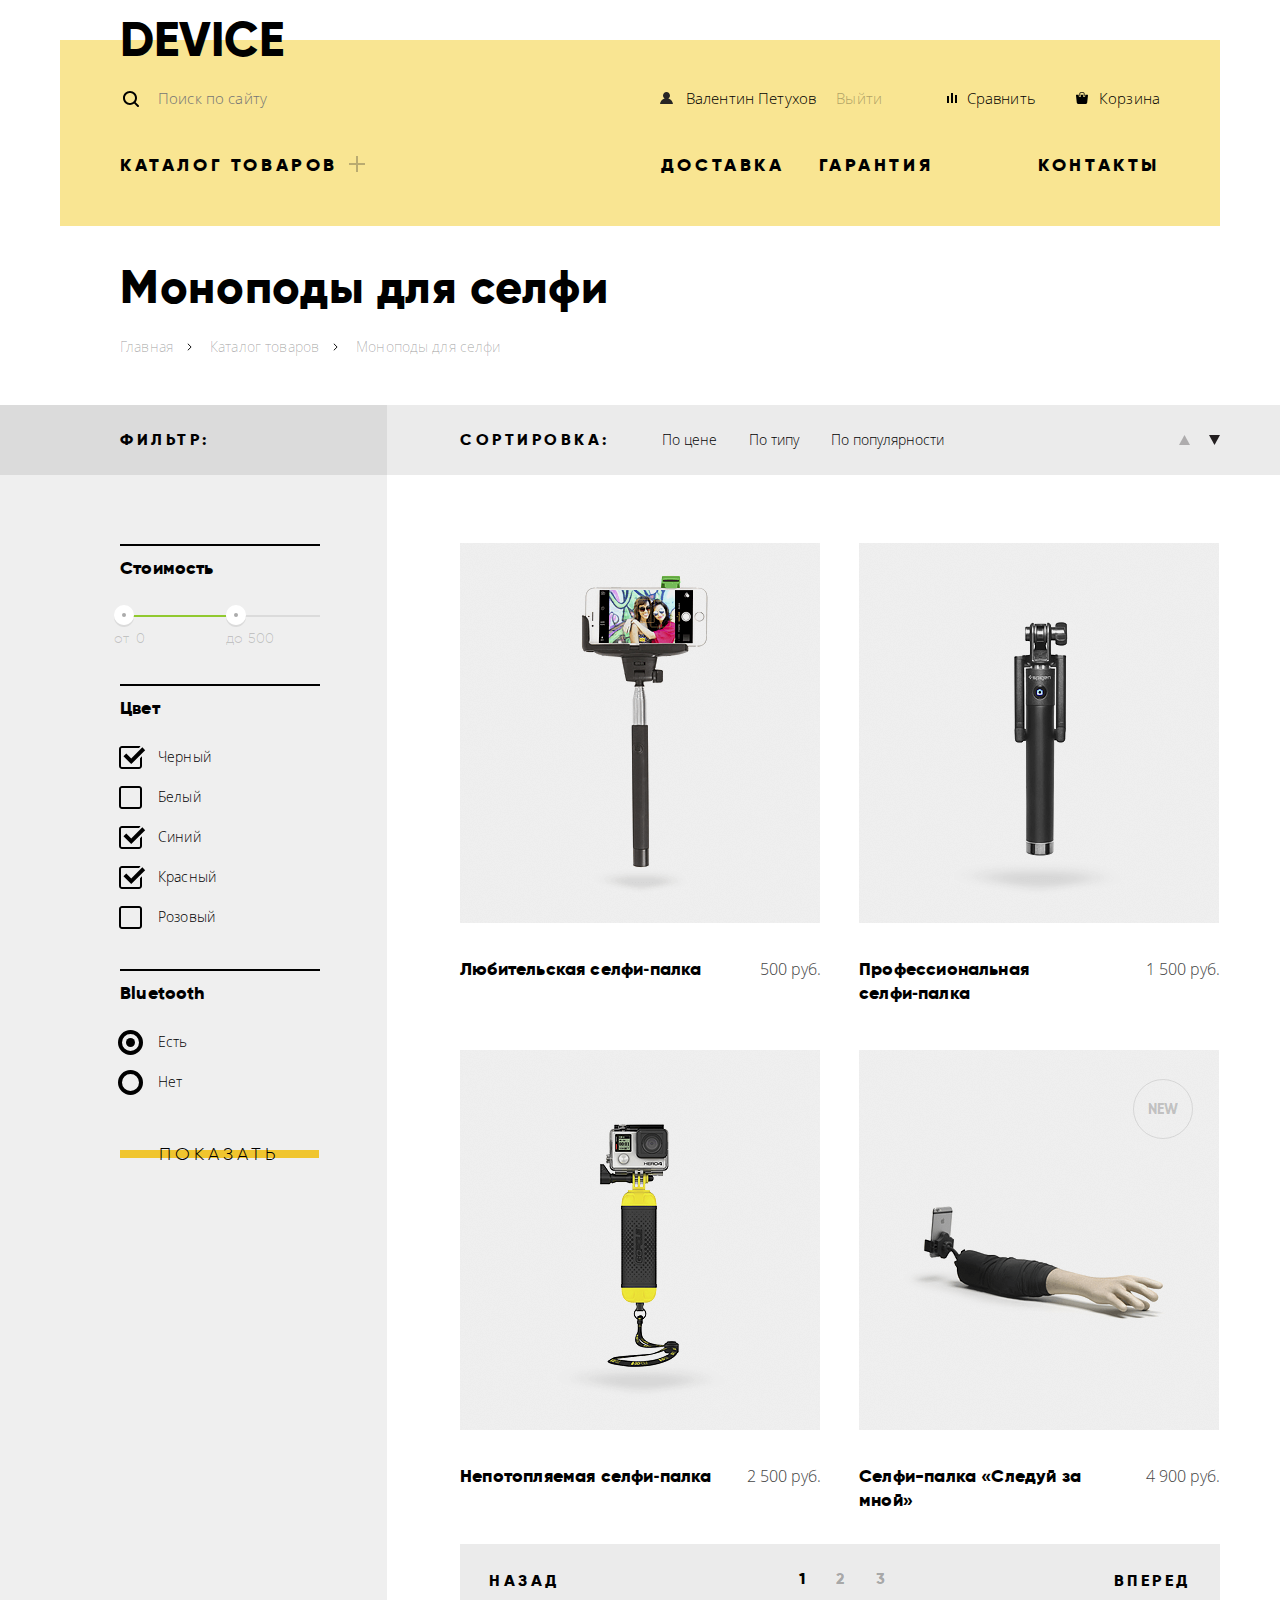
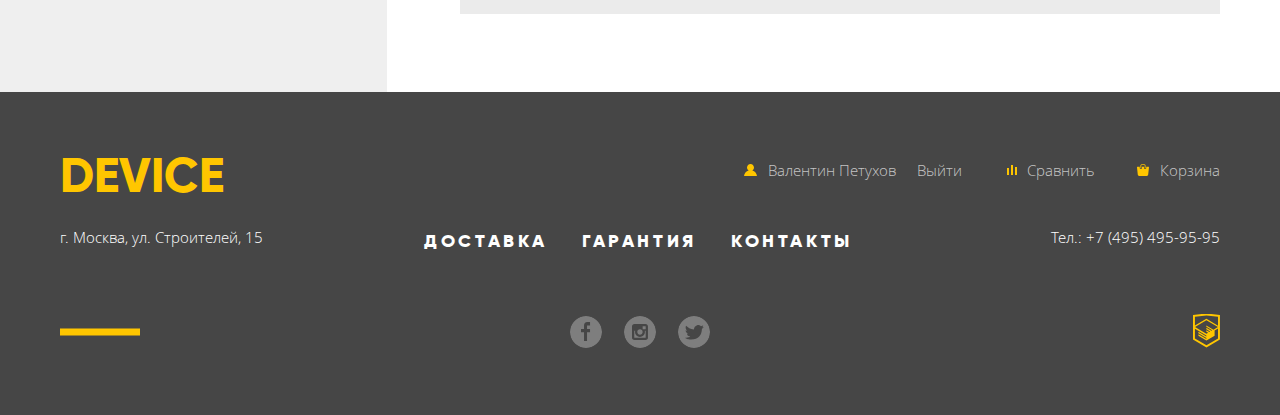
==== commit 2564109a: "add minified files, del pp images" ====
--- a/catalog.html
+++ b/catalog.html
@@ -4,13 +4,11 @@
 <head>
   <meta charset="utf-8">
   <title>HTML Academy: Девайс Каталог</title>
-  <link href="css/normalize.css" rel="stylesheet">
-  <link href="css/style.css" rel="stylesheet">
+  <link href="css/normalize-min.css" rel="stylesheet">
+  <link href="css/style-min.css" rel="stylesheet">
 </head>
 
 <body class="catalog">
-  <!--<img src="device-styleguide.png" style="position:absolute; left:50%;top: -3298px;margin-left:-780px;opacity:0.5; z-index:999">-->
-  <!--<img src="device-catalog.jpg" style="position:absolute; left:50%;top: 0;margin-left:-720px;opacity:0.5; z-index:999">-->
   <div class="inner">
     <header class="main-header">
       <div class="flex-container">
@@ -109,20 +107,20 @@
           <h2 class="filters__title">Фильтр:</h2>
           <form class="filters__form" name="filters" method="POST" action="https://echo.htmlacademy.ru">
             <fieldset>
-              <label for="price" class="catalog__caption">Стоимость</label>
+              <label class="catalog__caption">Стоимость</label>
               <div class="range">
-                <span class="range__line">
+                <p class="range__line">
                   <span class="range__button range__button--min">
-                    <span class="range__label">от 
+                    <span class="range__label">от
                       <input type="text" name="min_price" value="0" class="range__input">
                     </span>
                   </span>
                   <span class="range__button range__button--max">
-                    <span class="range__label">до 
+                    <span class="range__label">до
                       <input type="text" name="max_price" value="500" class="range__input">
                     </span>
                   </span>
-                </span>         
+                </p>
               </div>
             </fieldset>
             <fieldset>
@@ -195,9 +193,7 @@
             <article class="results__product">
               <img src="img/amateur-selfie-stick.png" alt="Любительская селфи-палка" width="360" height="380">
               <p class="results__products-about flex-container">
-                <a href="#" class="results__products-name">Любительская
-                  <nobr>селфи-палка</nobr>
-                </a>
+                <a href="#" class="results__products-name">Любительская селфи&#8209;палка</a>
                 <span class="results__products-price">500 руб.</span>
               </p>
               <ul class="results__products-overlay">
@@ -214,9 +210,7 @@
             <article class="results__product">
               <img src="img/profi-selfie-stick.png" alt="Профессиональная селфи-палка" width="360" height="380">
               <p class="results__products-about flex-container">
-                <a href="#" class="results__products-name">Профессиональная
-                  <nobr>селфи-палка</nobr>
-                </a>
+                <a href="#" class="results__products-name">Профессиональная селфи&#8209;палка</a>
                 <span class="results__products-price">1 500 руб.</span>
               </p>
               <ul class="results__products-overlay">
@@ -233,9 +227,7 @@
             <article class="results__product">
               <img src="img/waterproof-selfie-stick.png" alt="Непотопляемая селфи-палка" width="360" height="380">
               <p class="results__products-about flex-container">
-                <a href="#" class="results__products-name">Непотопляемая
-                  <nobr>селфи-палка</nobr>
-                </a>
+                <a href="#" class="results__products-name">Непотопляемая селфи&#8209;палка</a>
                 <span class="results__products-price">2 500 руб.</span>
               </p>
               <ul class="results__products-overlay">
@@ -284,9 +276,8 @@
             </ul>
             <a href="#" class="pagination__btn">Вперед</a>
           </section>
-        </section>       
+        </section>
       </div>
-      
     </div>
   </main>
   <footer class="footer">
@@ -352,4 +343,5 @@
     </div>
   </footer>
 </body>
+
 </html>
--- a/css/style-min.css
+++ b/css/style-min.css
@@ -0,0 +1 @@
+@font-face{font-family:'Gilroy';src:url(../fonts/gilroyextrabold.woff2) format('woff2'),url(../fonts/gilroyextrabold.woff) format('woff');font-weight:800;unicode-range:U+0020-0491}@font-face{font-family:'Gilroy';src:url(../fonts/gilroylight.woff2) format('woff2'),url(../fonts/gilroylight.woff) format('woff');font-weight:300;unicode-range:U+0020-0491}@font-face{font-family:'Open Sans';src:url(../fonts/OpenSans-Regular.woff2) format('woff2'),url(../fonts/OpenSans-Regular.woff) format('woff');font-weight:400;unicode-range:U+0020-2212}@font-face{font-family:'Open Sans';src:url(../fonts/OpenSans-Light.woff2) format('woff2'),url(../fonts/OpenSans-Light.woff) format('woff');font-weight:300;unicode-range:U+0020-2212}html{-webkit-box-sizing:border-box;box-sizing:border-box}*,*::before,*::after{-webkit-box-sizing:inherit;box-sizing:inherit}body{font-family:'Gilroy',Arial,sans-serif;font-size:18px;line-height:24px;font-weight:800;color:black;position:relative;min-width:1200px}a{text-decoration:none;color:black}.visually-hidden{position:absolute;clip:rect(0 0 0 0);width:1px;height:1px;margin:-1px}a:hover{opacity:.6}a:active{opacity:.3}.inner{max-width:1200px;margin:0 auto;padding:0 20px}.flex-container{display:-webkit-box;display:-ms-flexbox;display:flex;-webkit-box-pack:justify;-ms-flex-pack:justify;justify-content:space-between;-ms-flex-wrap:wrap;flex-wrap:wrap}.logo h1,.logo h2{font-size:48px;line-height:48px;text-transform:uppercase;margin:10px 0}.index .logo:hover,.index .logo:active{color:black;opacity:1}.main-header{padding:6px 60px 20px;position:relative;background-color:#F9E592;-webkit-box-shadow:inset 0 40px white;box-shadow:inset 0 40px white}.navigation{font-family:'Open Sans',Arial,sans-serif;font-weight:300;font-size:15px;line-height:30px;color:black;letter-spacing:.15px;width:100%;padding:0 0 1px}.search{width:42.4%;position:relative;display:-webkit-box;display:-ms-flexbox;display:flex;position:relative}.search:before{position:absolute;width:16px;height:16px;content:"";left:3px;top:50%;-webkit-transform:translateY(-50%);-ms-transform:translateY(-50%);transform:translateY(-50%);background-image:url(../img/search.svg);background-size:cover;background-repeat:no-repeat}.navigation__container{width:48%;padding-top:9px}.user-menu__logout a{opacity:.3}.user-menu__logout a:hover{opacity:.6}.user-menu__logout a:active{opacity:.3}.search__input{color:black;border:0;background-color:transparent;font-family:'Open Sans',Arial,sans-serif;font-weight:300;font-size:15px;line-height:30px;letter-spacing:.15px;padding:0 100px 0 38px;-webkit-box-flex:1;-ms-flex-positive:1;flex-grow:1;height:49px;border-bottom:2px solid transparent}.search__button{border:2px solid black;height:49px;font-family:'Open Sans';font-size:15px;line-height:30px;color:black;background-color:transparent;outline:none;min-width:85px;display:none;cursor:pointer;font-weight:300;position:absolute;right:0;bottom:0}.search__input:focus,.search__input:valid{border-bottom-color:black;outline:none}.search__input:focus+.search__button{display:block}.search__button:active{display:block}.search__input:valid+.search__button{display:block}.search__input::-webkit-input-placeholder,.search__input::-moz-placeholder,.search__input:-ms-input-placeholder,.search__input:-moz-placeholder{color:rgba(0,0,0,.3)}.search__input:hover::-webkit-input-placeholder,.search__input:hover::-moz-placeholder,.search__input:hover:-ms-input-placeholder,.search__input:hover:-moz-placeholder{color:rgba(0,0,0,.6)}.search__button:hover{background-color:black;color:white}.search__button:active{background-color:black;color:rgba(255,255,255,.3)}.user-menu,.products-menu{list-style:none;padding:0;margin:0}.products-menu__item a{padding-left:23px;margin-left:40px;position:relative}.products-menu__item a:before{position:absolute;left:0;top:50%;-webkit-transform:translateY(-50%);-ms-transform:translateY(-50%);transform:translateY(-50%);background-size:cover;background-repeat:no-repeat;content:""}.products-menu__item--compare a:before{background-image:url(../img/compare.svg);width:10px;height:10px;left:3px}.products-menu__item--cart a:before{background-image:url(../img/cart.svg);width:12px;height:12px}.user-menu__login a{padding-left:25px;margin-right:40px;position:relative}.navigation__account a{padding-left:25px;margin-right:20px;position:relative}.user-menu__login a:before,.navigation__account a:before{position:absolute;left:-1px;top:50%;-webkit-transform:translateY(-50%);-ms-transform:translateY(-50%);transform:translateY(-50%);background-size:cover;background-repeat:no-repeat;content:"";background-image:url(../img/user.svg);width:13px;height:12px}.main-nav{font-size:18px;line-height:24px;padding:29px 0}.main-nav__title,.about__item{text-transform:uppercase;letter-spacing:3.6px}.main-nav__title{position:relative;padding-right:27px}.main-nav__title::after{position:absolute;right:0;top:47%;-webkit-transform:translateY(-50%);-ms-transform:translateY(-50%);transform:translateY(-50%);content:"";width:16px;height:16px;background-image:url(../img/plus.svg);background-repeat:no-repeat;background-size:cover}.main-nav__catalog{width:40%;position:relative}.about{width:48%}.about,.site-menu__column{list-style:none;padding:0;margin:0}.about__item--contacts{margin-left:71px}.site-menu{font-family:'Open Sans',Arial,sans-serif;font-weight:300;font-size:15px;line-height:36px;letter-spacing:.15px;position:absolute;left:-60px;right:-60px;top:100%;width:100vw;max-width:1160px;background-color:#F9E592;-webkit-box-pack:start;-ms-flex-pack:start;justify-content:flex-start;padding:20px 60px 33px;display:none}.site-menu__column{padding-right:60px;min-width:200px}.main-nav__catalog:hover .site-menu{display:-webkit-box;display:-ms-flexbox;display:flex;z-index:200}.main{position:relative;z-index:10}.slider{position:relative;-webkit-box-shadow:inset 0 113px 0 #F9E592;box-shadow:inset 0 113px 0 #F9E592}.slider input[type=radio]{display:none}.slider__inner{overflow:hidden}.slider__items{width:300%;display:-webkit-box;display:-ms-flexbox;display:flex;counter-reset:slide 0}.slider__slide{padding:0 50px 0 60px;position:relative;display:-webkit-inline-box;display:-ms-inline-flexbox;display:inline-flex;width:1160px}.slider__slide:after{position:absolute;font-size:179px;line-height:179px;color:white;position:absolute;right:48px;top:-10px;counter-increment:slide;content:"0"counter(slide)}.slider__column{width:49%;position:relative}.slider__column--image{width:42.5%;display:-webkit-box;display:-ms-flexbox;display:flex;-webkit-box-align:center;-ms-flex-align:center;align-items:center;-webkit-box-pack:center;-ms-flex-pack:center;justify-content:center;margin-top:-44px}.slider__column--content{padding-right:10px;padding-top:60px}.slider__title{font-size:47px;line-height:56px;letter-spacing:.17px;margin:21px 0 19px;padding-left:4px;position:relative;z-index:50}.slider__title:before{position:absolute;left:4px;top:-42px;width:100px;height:7px;background-color:white;content:""}.slider__caption{font-family:'Open Sans',Arial,sans-serif;font-weight:300;font-size:15px;line-height:30px;letter-spacing:.15px;color:#464646;margin:10px 0 51px;padding-left:4px;padding-right:10px}.slider__qualities{margin:54px 0;width:100%}.slider__qualities tbody{display:-webkit-box;display:-ms-flexbox;display:flex}.slider__quality{display:-webkit-box;display:-ms-flexbox;display:flex;-webkit-box-orient:vertical;-webkit-box-direction:reverse;-ms-flex-direction:column-reverse;flex-direction:column-reverse;margin-right:75px}.slider__quality:last-child{margin-right:0}.slider__description{font-family:'Open Sans',Arial,sans-serif;font-weight:300;font-size:13px;line-height:20px;letter-spacing:.13px;color:#464646;padding-top:7px;display:inline-block;vertical-align:top}.slider__quantity{font-family:'Gilroy',Arial,sans-serif;font-weight:300;font-size:36px;line-height:48px;letter-spacing:.36px;display:inline-block;vertical-align:top}.slider__controls{position:absolute;bottom:196px;right:83px;display:-webkit-box;display:-ms-flexbox;display:flex;list-style:none;margin:0;z-index:100}.slider__control{border-radius:50%;border:1px solid #000;width:12px;height:12px;padding:0;position:relative;display:block;margin-left:21px;cursor:pointer}.slider__control:before{width:4.5px;height:4.5px;border-radius:50%;border:1px solid #000;position:absolute;top:50%;left:50%;-webkit-transform:translate(-50%,-50%);-ms-transform:translate(-50%,-50%);transform:translate(-50%,-50%);content:"";opacity:0}#btn-1:checked~.slider__controls .slider__control[for="btn-1"]:before,#btn-2:checked~.slider__controls .slider__control[for="btn-2"]:before,#btn-3:checked~.slider__controls .slider__control[for="btn-3"]:before{opacity:1}#btn-1:checked~.slider__inner .slider__items{-webkit-transform:translate(0);-ms-transform:translate(0);transform:translate(0)}#btn-2:checked~.slider__inner .slider__items{-webkit-transform:translate(-1160px);-ms-transform:translate(-1160px);transform:translate(-1160px)}#btn-3:checked~.slider__inner .slider__items{-webkit-transform:translate(-2320px);-ms-transform:translate(-2320px);transform:translate(-2320px)}.link{font-size:18px;line-height:24px;position:relative;text-transform:uppercase;padding:0 45px;letter-spacing:3.5px;cursor:pointer;border:0;background:transparent;text-align:center}.link:before{position:absolute;top:50%;-webkit-transform:translateY(-50%);-ms-transform:translateY(-50%);transform:translateY(-50%);left:0;right:0;width:100%;height:8px;background-color:#F0C52E;content:"";z-index:20;-webkit-transition:height 0.2s;-o-transition:height 0.2s;transition:height 0.2s}.link span{position:relative;z-index:30}.link:hover{color:black;opacity:1}.link:active{color:rgba(0,0,0,.3);opacity:1}.link:hover:before{height:40px}.link:active:before{height:40px}.popular{padding:30px 0}.popular__items{list-style:none;padding-left:0;margin:27px 0;-webkit-box-align:start;-ms-flex-align:start;align-items:flex-start}.popular__item{position:relative;display:inline-block;vertical-align:top;max-width:160px}.popular__item:before{width:160px;height:160px;background-color:rgba(240,197,46,.5);content:"";display:block;position:absolute;top:0;left:0;right:0}.popular__item:after{content:"";display:block;background-repeat:no-repeat;background-size:100%;position:absolute;width:160px;height:160px;top:0;left:0;right:0}.popular__item--vr:after{background-image:url(../img/vr.svg);background-size:97px 55px;background-position:center}.popular__item--selfie:after{background-image:url(../img/selfie-sticks.svg);background-size:87px 117px;background-position:bottom}.popular__item--action:after{background-image:url(../img/action-cameras.svg);background-size:72px 88px;background-position:center}.popular__item--fitness:after{background-image:url(../img/fitness-watch.svg);background-size:108px 66px;background-position:center}.popular__item--smart:after{background-image:url(../img/smart-watch.svg);background-size:57px 98px;background-position:center}.popular__item--drone:after{background-image:url(../img/drone.svg);background-size:133px 70px;background-position:center}.popular__item:hover:before{background-color:rgba(240,197,46,1)}.popular__item:active:before{background-color:rgba(240,197,46,1)}.popular__item:active:after{opacity:.3}.popular__caption{font-size:18px;line-height:24px;padding-top:193px;display:block;width:160px;position:relative;z-index:30}.services{position:relative;margin:24px 0 77px;background-color:#E5E5E5;padding-bottom:69px;-webkit-box-shadow:inset 0 100px white;box-shadow:inset 0 100px white}.services .inner{position:relative;z-index:10;-ms-flex-wrap:nowrap;flex-wrap:nowrap}.services input[type=radio]{display:none}.services__names{width:24.5%;border-right:7px solid black;display:-webkit-box;display:-ms-flexbox;display:flex;-webkit-box-pack:center;-ms-flex-pack:center;justify-content:center;-webkit-box-orient:vertical;-webkit-box-direction:normal;-ms-flex-direction:column;flex-direction:column;-ms-flex-negative:0;flex-shrink:0;padding-top:11px;overflow:hidden}.services__inner{overflow:hidden;-webkit-box-flex:1;-ms-flex-positive:1;flex-grow:1}.services__items{width:300%;display:-webkit-box;display:-ms-flexbox;display:flex;list-style:none;padding:0;margin:0}.services__item{position:relative;display:-webkit-inline-box;display:-ms-inline-flexbox;display:inline-flex;width:876px;-webkit-box-pack:justify;-ms-flex-pack:justify;justify-content:space-between}.services__title{font-size:47px;line-height:48px;margin:46px 0 32px}.services__caption{font-family:'Open Sans',Arial,sans-serif;font-weight:300;font-size:15px;line-height:30px;letter-spacing:.15px;color:#464646}.services__content{background-repeat:no-repeat;background-position:91% 55%;padding:27px 300px 61px 117px}.services__item--delivery .services__content{background-image:url(../img/delivery.svg)}.services__item--warranty .services__content{background-image:url(../img/warranty.svg)}.services__item--loan .services__content{background-image:url(../img/loan.svg)}.services__name{display:inline-block;vertical-align:top;width:160px;padding:0;text-align:center;margin:20px 0;-webkit-transition:all 0.2s;-o-transition:all 0.2s;transition:all 0.2s}.services__name:after{position:absolute;top:50%;-webkit-transform:translateY(-50%);-ms-transform:translateY(-50%);transform:translateY(-50%);left:0;right:0;width:300px;height:40px;background-color:#000;content:"";z-index:20;-webkit-transition:opacity 0.2s;-o-transition:opacity 0.2s;transition:opacity 0.2s;opacity:0;-webkit-transition:all 0.2s;-o-transition:all 0.2s;transition:all 0.2s}.services__name:active{color:#f7e184}.services__name:active:after{opacity:1}#services-1:checked~.services__names .services__name[for="services-1"],#services-2:checked~.services__names .services__name[for="services-2"],#services-3:checked~.services__names .services__name[for="services-3"]{color:#f7e184}#services-1:checked~.services__names .services__name[for="services-1"]:after,#services-2:checked~.services__names .services__name[for="services-2"]:after,#services-3:checked~.services__names .services__name[for="services-3"]:after{opacity:1}#services-1:checked~.services__inner .services__items{-webkit-transform:translate(0);-ms-transform:translate(0);transform:translate(0)}#services-2:checked~.services__inner .services__items{-webkit-transform:translate(-876px);-ms-transform:translate(-876px);transform:translate(-876px)}#services-3:checked~.services__inner .services__items{-webkit-transform:translate(-1752px);-ms-transform:translate(-1752px);transform:translate(-1752px)}.logos{padding:17px 0 29px;display:-webkit-box;display:-ms-flexbox;display:flex;-webkit-box-pack:justify;-ms-flex-pack:justify;justify-content:space-between}.logos__link{display:inline-block;vertical-align:top;width:260px;height:100px}.logos__active{display:none}.logos__link:hover .logos__active{display:block}.logos__link:hover,.logos__link:active{opacity:1}.logos__link:hover .logos__idle{display:none}.info{display:-webkit-box;display:-ms-flexbox;display:flex;-webkit-box-pack:justify;-ms-flex-pack:justify;justify-content:space-between;padding:43px 0 91px}.description{width:48.5%}.description__header{font-size:47px;line-height:48px;letter-spacing:.21px;margin:20px 0 42px;padding-top:53px;position:relative;padding-right:88px}.description__header::before{content:"";width:80px;height:7px;background-color:black;position:absolute;left:0;top:0}.description__content{font-family:'Open Sans',Arial,sans-serif;font-weight:300;font-size:15px;line-height:30px;color:#464646;margin:31px 0;padding-right:88px}.description:last-child .description__content{padding-right:30px}.description__list{font-size:16px;line-height:40px;list-style-type:none;margin:65px 0 62px;padding:0;padding-right:88px}.description__item{padding-left:35px;position:relative}.description__item:before{position:absolute;left:0;top:50%;-webkit-transform:translateY(-50%);-ms-transform:translateY(-50%);transform:translateY(-50%);width:8px;height:8px;border:2px solid #E5E5E5;border-radius:50%;content:""}.description__link{max-width:260px;display:block;padding:0;text-align:center}.description__map{max-height:222px;overflow:hidden;margin:39px 0 77px;position:relative;cursor:pointer;display:block}.footer{background-color:#464646;color:white;margin:0}.footer a{color:white}.footer__logo h2{font-size:48px;line-height:48px;text-transform:uppercase;color:#FFC600;margin:0}.footer__logo:hover h2{color:rgba(255,198,0,.6)}.footer__logo:active h2{color:rgba(255,198,0,.3)}.footer__products{padding:60px 0 22px;-webkit-box-align:start;-ms-flex-align:start;align-items:flex-start}.footer__navigation{list-style:none;padding:0;margin:0;font-family:'Open Sans',Arial,sans-serif;font-weight:300;font-size:15px;line-height:36px;display:-webkit-box;display:-ms-flexbox;display:flex;width:50%;-ms-flex-wrap:wrap;flex-wrap:wrap;-webkit-box-pack:end;-ms-flex-pack:end;justify-content:flex-end}.footer__navigation-item a{color:rgba(255,255,255,.7)}.footer__navigation-item a:hover{color:rgba(255,255,255,1)}.footer__navigation-item a:active{color:rgba(255,255,255,.3)}.footer__navigation-item a{position:relative;padding-left:23px;margin-left:42px;display:block;color:rgba(255,255,255,.7)}.footer__navigation-item--logout a{padding-left:0;margin-left:21px}.footer__navigation-item a:before{position:absolute;left:0;top:50%;-webkit-transform:translateY(-50%);-ms-transform:translateY(-50%);transform:translateY(-50%);background-size:cover;background-repeat:no-repeat;content:""}.footer__navigation-item--login a:before,.footer__navigation-item--account a:before{background-image:url(../img/user--yellow.svg);width:13px;height:12px;left:-1px}.footer__navigation-item--compare a:before{background-image:url(../img/compare--yellow.svg);width:10px;height:10px;left:3px}.footer__navigation-item--cart a:before{background-image:url(../img/cart--yellow.svg);width:12px;height:12px}.footer__address,.footer__tel{font-family:'Open Sans',Arial,sans-serif;font-weight:300;font-size:15px;line-height:30px}.footer__services{list-style:none;padding:0;margin:0;text-transform:uppercase;letter-spacing:3.6px;-ms-flex-item-align:center;-ms-grid-row-align:center;align-self:center;margin-right:37px;margin-top:7px}.footer__services-item{padding:0 17px}.footer__services-item a:hover{color:rgba(255,255,255,.6)}.footer__services-item a:active{color:rgba(255,255,255,.3)}.footer__links{-webkit-box-pack:center;-ms-flex-pack:center;justify-content:center;position:relative;padding:63px 0 67px}.footer__links:before{position:absolute;left:0;top:49%;-webkit-transform:translateY(-50%);-ms-transform:translateY(-50%);transform:translateY(-50%);width:80px;height:7px;background-color:#FFC600;content:""}.footer__socials{list-style:none;padding:0;margin:0}.footer__social{padding:0 11px}.footer__social a{width:32px;height:32px;border-radius:50%;opacity:.3;background-repeat:no-repeat;background-position:center;display:block}.footer__social a:hover{opacity:.6}.footer__social a:active{opacity:.1}.footer__social--fb a{background-image:url(../img/logo_fb.svg)}.footer__social--insta a{background-image:url(../img/logo_insta.svg)}.footer__social--tw a{background-image:url(../img/logo_tw.svg)}.footer__creator{position:absolute;right:0;top:50%;-webkit-transform:translateY(-50%);-ms-transform:translateY(-50%);transform:translateY(-50%)}.footer__creator:hover{opacity:.6}.footer__creator:active{opacity:.3}.feedback{padding:94px 100px 86px}@-webkit-keyframes shake{0%,100%{-webkit-transform:translateX(0);transform:translateX(0)}10%,30%,50%,70%,90%{-webkit-transform:translateX(-10px);transform:translateX(-10px)}20%,40%,60%,80%{-webkit-transform:translateX(10px);transform:translateX(10px)}}@keyframes shake{0%,100%{-webkit-transform:translateX(0);transform:translateX(0)}10%,30%,50%,70%,90%{-webkit-transform:translateX(-10px);transform:translateX(-10px)}20%,40%,60%,80%{-webkit-transform:translateX(10px);transform:translateX(10px)}}.feedback.error{-webkit-animation:shake 0.6s;animation:shake 0.6s}.feedback__label{width:100%;display:block;margin-bottom:34px;font-size:18px;line-height:24px}.feedback__top .feedback__label{width:47.5%}.feedback__input{background-color:rgba(229,229,229,.5);font-family:'Open Sans',Arial,sans-serif;font-weight:400;font-size:15px;line-height:30px;border:0;color:rgba(70,70,70,.4);display:block;width:100%;margin-top:8px;padding:7px 20px 11px}.feedback__input:hover{background-color:rgba(229,229,229,.8)}.feedback__input:focus{background-color:white;-webkit-box-shadow:0 0 0 3px rgba(240,197,46,.5);box-shadow:0 0 0 3px rgba(240,197,46,.5);outline:none;color:rgba(70,70,70,1)}.feedback__input:invalid{background-color:rgba(237,181,181,.5);color:rgba(70,70,70,.4)}textarea.feedback__input{resize:none;height:156px}.feedback__link{border:0;margin-top:14px;width:200px;font-weight:800;text-align:center;padding:0 34px}.close{width:55px;height:55px;border-radius:50%;background-image:url(../img/close.svg);background-repeat:no-repeat;background-size:cover;opacity:.5;cursor:pointer;border:0;position:absolute;right:22px;top:22px;z-index:300}.close:hover{opacity:1}.close:active{opacity:.3}.page-title{font-size:47px;line-height:48px;letter-spacing:.65px;padding:17px 60px 10px;margin:20px 0 0}.breadcrumbs{padding:14px 60px}.breadcrumbs__list{list-style:none;padding:0;margin:0;font-family:'Open Sans',Arial,sans-serif;font-weight:300;font-size:14px;line-height:24px;letter-spacing:.14px;color:rgba(0,0,0,.3);-webkit-box-pack:start;-ms-flex-pack:start;justify-content:flex-start}.breadcrumbs__list a{color:rgba(0,0,0,.3)}.breadcrumbs__list a:hover{color:rgba(0,0,0,.6)}.breadcrumbs__list a:focus{color:rgba(0,0,0,.1)}.breadcrumbs__item{padding-right:20px;margin-right:17px;position:relative}.breadcrumbs__item:after{position:absolute;right:4px;top:50%;-webkit-transform:translateY(-50%) rotate(-45deg);-ms-transform:translateY(-50%) rotate(-45deg);transform:translateY(-50%) rotate(-45deg);width:5px;height:5px;-webkit-box-shadow:1px 1px 0 0 black;box-shadow:1px 1px 0 0 black;content:""}.breadcrumbs__item:last-child::after{display:none}.products{margin:32px 0 0;display:-webkit-box;display:-ms-flexbox;display:flex;-webkit-box-align:stretch;-ms-flex-align:stretch;align-items:stretch;height:100%}.products .inner{-ms-flex-wrap:nowrap;flex-wrap:nowrap;padding:0;width:1160px}.products:before{-webkit-box-flex:1;-ms-flex-positive:1;flex-grow:1;background-color:#EFEFEF;content:"";z-index:20;-webkit-box-shadow:inset 0 70px #DBDBDB;box-shadow:inset 0 70px #DBDBDB}.products:after{-webkit-box-flex:1;-ms-flex-positive:1;flex-grow:1;background-color:#EBEBEB;height:70px;content:""}.products__bottom .inner{width:100%}.filters__title,.sorting__title{font-size:16px;line-height:24px;letter-spacing:3.5px;text-transform:uppercase;font-weight:800;margin:0}.filters{background-color:#EFEFEF;width:28.2%;position:relative}.filters__title{padding:5px 60px 5px 60px;display:-webkit-box;display:-ms-flexbox;display:flex;-webkit-box-align:center;-ms-flex-align:center;align-items:center;min-height:70px;position:relative;background-color:#DBDBDB}.filters__form{margin:0;padding:34px 67px 44px 60px}.filters fieldset{border:0;margin:0;padding:0}.results{-webkit-box-flex:1;-ms-flex-positive:1;flex-grow:1}.catalog__caption{font-size:18px;line-height:24px;letter-spacing:.18px;position:relative;padding-top:12px;width:100%;display:inline-block;vertical-align:top;margin-top:35px;margin-bottom:14px}.catalog__caption:before{height:2px;background-color:black;width:100%;content:"";position:absolute;top:0;left:0;right:0}.catalog__label{font-family:'Open Sans',Arial,sans-serif;font-weight:300;font-size:14px;line-height:35px;letter-spacing:.14px;display:block;position:relative}.range{padding:21px 0 10px}.range__line{width:100%;display:inline-block;vertical-align:top;position:relative;height:2px;background-color:#DBDBDB;margin:0}.range__line:before{position:absolute;left:0;top:0;bottom:0;height:2px;width:53%;background-color:#91C92F;content:""}.range__button{position:absolute;left:-6px;top:50%;-webkit-transform:translateY(-50%);-ms-transform:translateY(-50%);transform:translateY(-50%);content:"";width:20px;height:22px;background-image:url(../img/range_btn.svg);background-size:cover;background-repeat:no-repeat;cursor:-webkit-grab;cursor:grab}.range__button--max{left:53%}.range__button:active{background-image:url(../img/range_btn-active.svg)}.range__label{font-weight:300;font-size:14px;line-height:24px;color:rgba(0,0,0,.2);position:absolute;top:calc(100% - 1px);left:0;width:100px}.range__input{border:0;outline:none;background-color:transparent;color:inherit;position:absolute;left:20px;top:3px;width:auto;max-width:80px}.checkbox__input{z-index:50}.checkbox:hover .checkbox__name:before,.checkbox:hover .checkbox__name:after{opacity:.6}.checkbox:active .checkbox__name:before,.checkbox:active .checkbox__name:after{opacity:1}.checkbox__input:disabled~.checkbox__name{opacity:.25}.checkbox__input:focus~.checkbox__name{opacity:.6}.checkbox__name:before{position:absolute;z-index:50;top:12px;left:-1px;width:23px;height:23px;background-image:url(../img/checkbox.svg);background-repeat:no-repeat;background-size:cover;display:block;content:""}.checkbox__name{padding-left:38px;padding-top:5px;display:inline-block;vertical-align:top;position:relative;cursor:pointer}.checkbox__input:checked~.checkbox__name::before{background-image:url(../img/tick.svg);width:27px}.radio__input{z-index:50}.radio:hover .radio__name:before,.radio:hover .radio__name:after{opacity:.6}.radio:active .radio__name:before,.radio:active .radio__name:after{opacity:1}.radio__input:disabled~.radio__name{opacity:.25}.radio__input:focus~.radio__name{opacity:.6}.radio__name:before{position:absolute;z-index:50;top:11px;left:-2px;width:25px;height:25px;border:4px solid black;border-radius:50%;display:block;content:""}.radio__name:after{position:absolute;top:19px;left:6px;width:9px;height:9px;background-color:black;border-radius:50%;content:"";opacity:0}.radio__name{padding-left:38px;padding-top:5px;display:inline-block;vertical-align:top;position:relative;cursor:pointer}.radio__input:checked~.radio__name:after{opacity:1}.radio:hover .radio__input:checked~.radio__name:after{opacity:.6}.radio:disabled .radio__input:checked~.radio__name:after{opacity:.25}.filters__button{margin-top:43px;max-width:200px;padding:0 39px;letter-spacing:4px}.sorting{padding:5px 0 5px 73px;-webkit-box-align:center;-ms-flex-align:center;align-items:center;min-height:70px;background-color:#EBEBEB}.sorting__items,.sorting__direction{list-style:none;padding:0;margin:0}.sorting__items{-webkit-box-flex:1;-ms-flex-positive:1;flex-grow:1;margin-left:52px;-webkit-box-pack:start;-ms-flex-pack:start;justify-content:flex-start}.sorting__item{font-family:'Open Sans',Arial,sans-serif;font-weight:300;font-size:14px;line-height:18px;color:rgba(0,0,0,.3);margin-right:32px}.sorting__item:hover{color:rgba(0,0,0,.6)}.sorting__item:active,.sorting__item.active{color:rgba(0,0,0,1)}.sorting__arrow{width:11px;height:10px;cursor:pointer;background-repeat:no-repeat;background-size:cover;opacity:.3;margin-left:19px}.sorting__arrow--up{background-image:url(../img/arrow-up.svg)}.sorting__arrow--down{background-image:url(../img/arrow-down.svg)}.sorting__arrow:hover{opacity:.4}.sorting__arrow:active,.sorting__arrow.active{opacity:1}.results{max-width:71.8%;padding-bottom:78px}.results__product{width:47.5%;margin-bottom:35px;position:relative}.results__product:nth-last-child(-n+2){margin-bottom:22px}.results__products{padding:68px 0 0 73px;background-color:white;max-width:835px}.results__product img{width:360px;height:380px}.results__products-about{margin:28px 0 10px;-ms-flex-wrap:nowrap;flex-wrap:nowrap}.results__products-name{font-size:18px;line-height:24px;letter-spacing:.18px;display:inline-block;vertical-align:top;padding-right:28px}.results__products-price{font-family:'Open Sans',Arial,sans-serif;font-weight:300;font-size:16px;line-height:24px;color:#464646;-ms-flex-negative:0;flex-shrink:0}.results__products-overlay{list-style:none;padding:0;margin:0;position:absolute;left:0;top:0;bottom:0;right:0;height:380px;width:100%;background-color:rgba(238,238,238,.7);-webkit-box-align:center;-ms-flex-align:center;align-items:center;-webkit-box-pack:center;-ms-flex-pack:center;justify-content:center;-webkit-box-orient:vertical;-webkit-box-direction:normal;-ms-flex-direction:column;flex-direction:column;display:none}.results__product:hover .results__products-overlay{display:-webkit-box;display:-ms-flexbox;display:flex}.results__products-compare{font-family:'Open Sans',Arial,sans-serif;font-weight:300;font-size:13px;line-height:20px;padding-top:23px}.results__products-cart{margin-top:45px}.results__products-cart .link{padding:0 37px}.results__products-compare a{color:rgba(0,0,0,.5)}.results__products-compare a:hover{color:black;opacity:1}.results__products-compare a:active{color:rgba(0,0,0,.2);opacity:1}.results__products-label{font-size:14px;line-height:60px;color:rgba(0,0,0,.2);border:1px solid rgba(0,0,0,.1);width:60px;height:60px;border-radius:50%;display:block;text-transform:uppercase;text-align:center;position:absolute;right:27px;top:29px}.pagination{background-color:rgba(0,0,0,.08);margin-left:73px;min-height:70px;-ms-flex-line-pack:stretch;align-content:stretch}.pagination__list{list-style:none;padding:0;margin:0;margin-left:12px;padding:25px 29px 21px}.pagination__btn{font-size:16px;line-height:24px;letter-spacing:3.5px;text-transform:uppercase;padding:25px 29px 21px;display:inline-block;vertical-align:top}.pagination__btn:hover{background-color:rgba(0,0,0,.16);color:black;opacity:1}.pagination__btn:active{color:rgba(0,0,0,.3);background-color:rgba(0,0,0,.16);opacity:1}.pagination__page{font-size:16px;line-height:19px;letter-spacing:.91px;padding:0 9px;margin:0 6px}.pagination__page a{color:rgba(0,0,0,.3)}.pagination__page a:hover{color:rgba(0,0,0,.6);opacity:1}.pagination__page a:active,.pagination__page.active a{color:rgba(0,0,0,1);opacity:1}.modal{width:960px;margin:0 auto;position:fixed;top:50%;left:0;right:0;margin:0 auto;z-index:200;background-color:white;-webkit-box-shadow:0 10px 20px 0 rgba(4,6,6,.2);box-shadow:0 10px 20px 0 rgba(4,6,6,.2);display:none}@-webkit-keyframes slide-in-bottom{0%{-webkit-transform:translateY(calc(1000px - 50%));transform:translateY(calc(1000px - 50%));opacity:0}100%{-webkit-transform:translateY(-50%);transform:translateY(-50%);opacity:1}}@keyframes slide-in-bottom{0%{-webkit-transform:translateY(calc(1000px - 50%));transform:translateY(calc(1000px - 50%));opacity:0}100%{-webkit-transform:translateY(-50%);transform:translateY(-50%);opacity:1}}.modal.active{display:block;-webkit-animation:slide-in-bottom 0.5s cubic-bezier(.25,.46,.45,.94) both;animation:slide-in-bottom 0.5s cubic-bezier(.25,.46,.45,.94) both}.modal--map{height:559px}.modal--map iframe{position:relative;z-index:202;border:0}.modal--map img{display:block;position:absolute;left:0;top:0;right:0;bottom:0;z-index:201}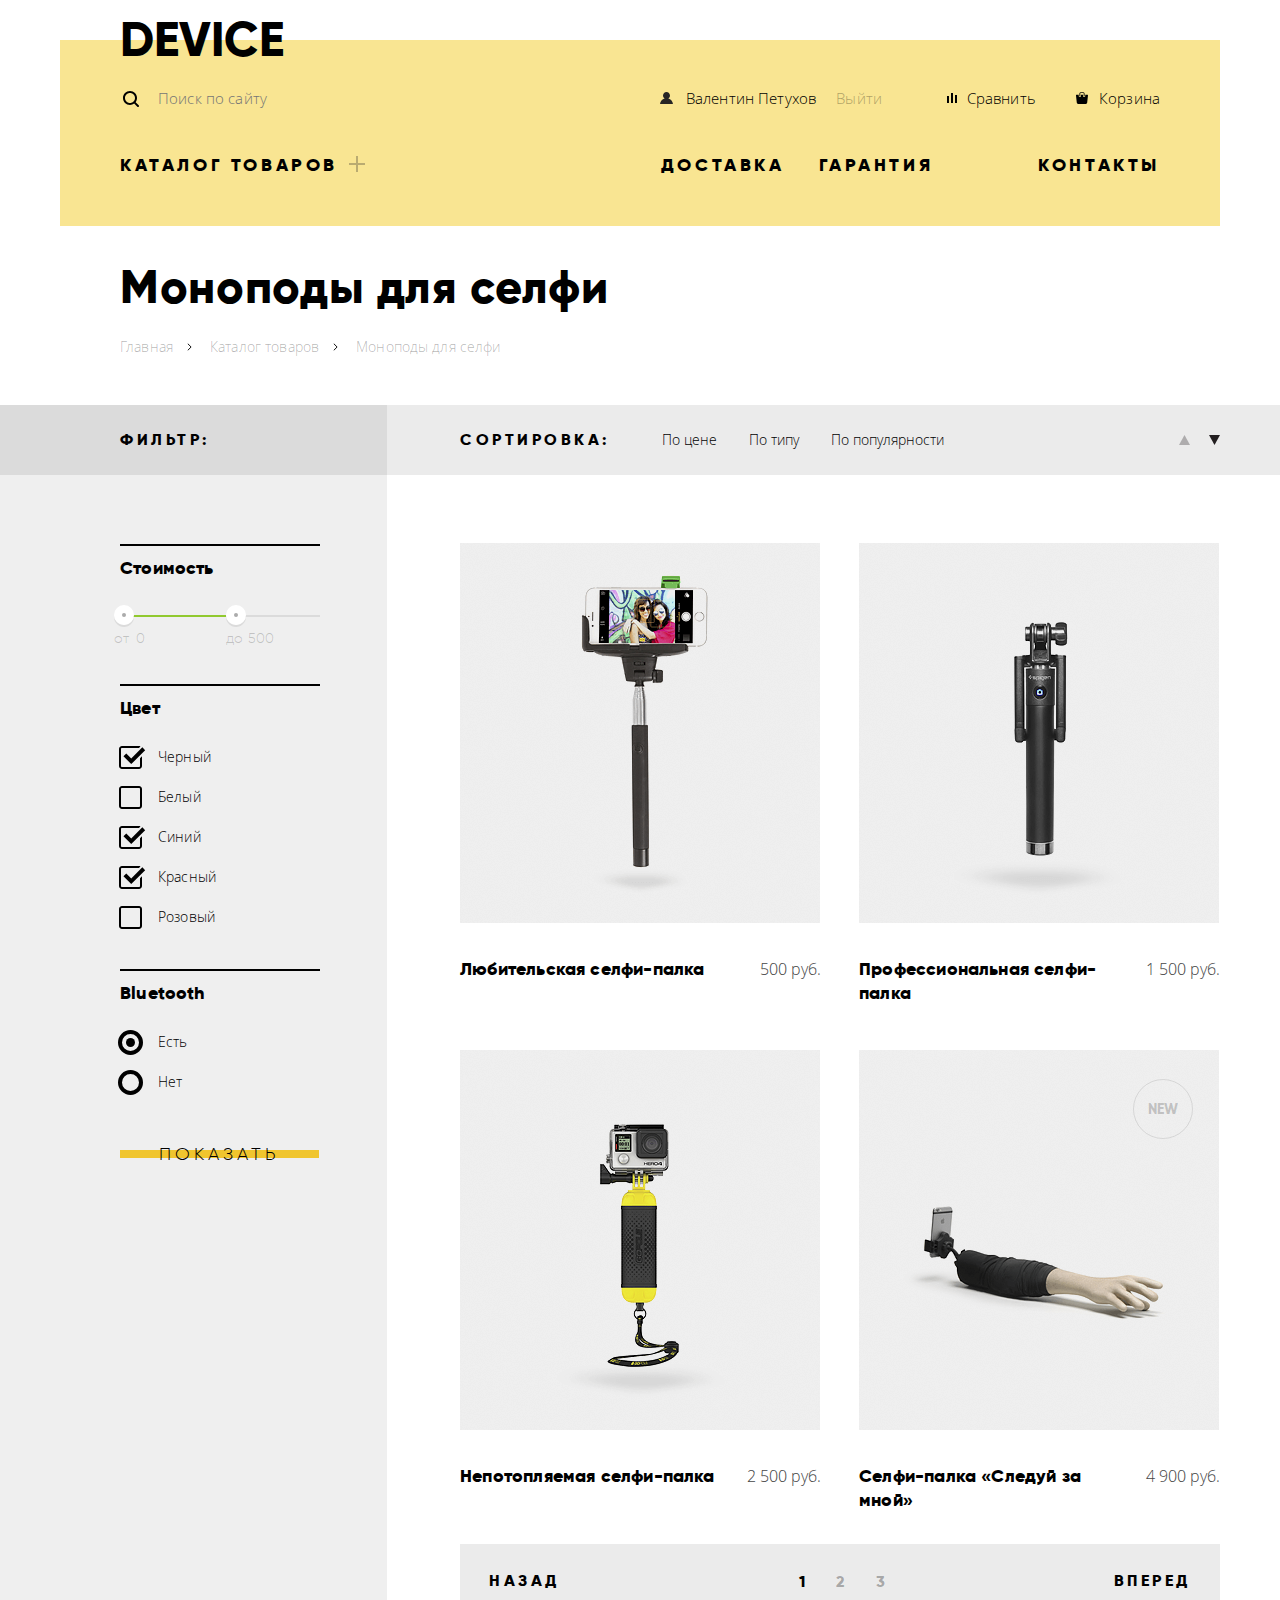
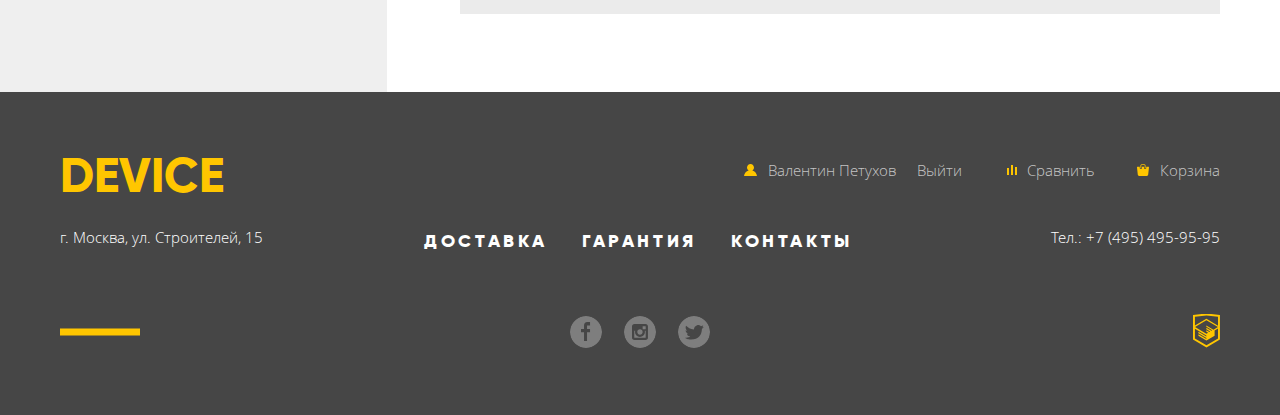
==== commit f84740c9: "remove hyphen" ====
--- a/catalog.html
+++ b/catalog.html
@@ -7,7 +7,6 @@
   <link href="css/normalize-min.css" rel="stylesheet">
   <link href="css/style-min.css" rel="stylesheet">
 </head>
-
 <body class="catalog">
   <div class="inner">
     <header class="main-header">
@@ -193,7 +192,7 @@
             <article class="results__product">
               <img src="img/amateur-selfie-stick.png" alt="Любительская селфи-палка" width="360" height="380">
               <p class="results__products-about flex-container">
-                <a href="#" class="results__products-name">Любительская селфи&#8209;палка</a>
+                <a href="#" class="results__products-name">Любительская селфи-палка</a>
                 <span class="results__products-price">500 руб.</span>
               </p>
               <ul class="results__products-overlay">
@@ -210,7 +209,7 @@
             <article class="results__product">
               <img src="img/profi-selfie-stick.png" alt="Профессиональная селфи-палка" width="360" height="380">
               <p class="results__products-about flex-container">
-                <a href="#" class="results__products-name">Профессиональная селфи&#8209;палка</a>
+                <a href="#" class="results__products-name">Профессиональная селфи-палка</a>
                 <span class="results__products-price">1 500 руб.</span>
               </p>
               <ul class="results__products-overlay">
@@ -227,7 +226,7 @@
             <article class="results__product">
               <img src="img/waterproof-selfie-stick.png" alt="Непотопляемая селфи-палка" width="360" height="380">
               <p class="results__products-about flex-container">
-                <a href="#" class="results__products-name">Непотопляемая селфи&#8209;палка</a>
+                <a href="#" class="results__products-name">Непотопляемая селфи-палка</a>
                 <span class="results__products-price">2 500 руб.</span>
               </p>
               <ul class="results__products-overlay">
--- a/css/style-min.css
+++ b/css/style-min.css
@@ -1 +1 @@
-@font-face{font-family:'Gilroy';src:url(../fonts/gilroyextrabold.woff2) format('woff2'),url(../fonts/gilroyextrabold.woff) format('woff');font-weight:800;unicode-range:U+0020-0491}@font-face{font-family:'Gilroy';src:url(../fonts/gilroylight.woff2) format('woff2'),url(../fonts/gilroylight.woff) format('woff');font-weight:300;unicode-range:U+0020-0491}@font-face{font-family:'Open Sans';src:url(../fonts/OpenSans-Regular.woff2) format('woff2'),url(../fonts/OpenSans-Regular.woff) format('woff');font-weight:400;unicode-range:U+0020-2212}@font-face{font-family:'Open Sans';src:url(../fonts/OpenSans-Light.woff2) format('woff2'),url(../fonts/OpenSans-Light.woff) format('woff');font-weight:300;unicode-range:U+0020-2212}html{-webkit-box-sizing:border-box;box-sizing:border-box}*,*::before,*::after{-webkit-box-sizing:inherit;box-sizing:inherit}body{font-family:'Gilroy',Arial,sans-serif;font-size:18px;line-height:24px;font-weight:800;color:black;position:relative;min-width:1200px}a{text-decoration:none;color:black}.visually-hidden{position:absolute;clip:rect(0 0 0 0);width:1px;height:1px;margin:-1px}a:hover{opacity:.6}a:active{opacity:.3}.inner{max-width:1200px;margin:0 auto;padding:0 20px}.flex-container{display:-webkit-box;display:-ms-flexbox;display:flex;-webkit-box-pack:justify;-ms-flex-pack:justify;justify-content:space-between;-ms-flex-wrap:wrap;flex-wrap:wrap}.logo h1,.logo h2{font-size:48px;line-height:48px;text-transform:uppercase;margin:10px 0}.index .logo:hover,.index .logo:active{color:black;opacity:1}.main-header{padding:6px 60px 20px;position:relative;background-color:#F9E592;-webkit-box-shadow:inset 0 40px white;box-shadow:inset 0 40px white}.navigation{font-family:'Open Sans',Arial,sans-serif;font-weight:300;font-size:15px;line-height:30px;color:black;letter-spacing:.15px;width:100%;padding:0 0 1px}.search{width:42.4%;position:relative;display:-webkit-box;display:-ms-flexbox;display:flex;position:relative}.search:before{position:absolute;width:16px;height:16px;content:"";left:3px;top:50%;-webkit-transform:translateY(-50%);-ms-transform:translateY(-50%);transform:translateY(-50%);background-image:url(../img/search.svg);background-size:cover;background-repeat:no-repeat}.navigation__container{width:48%;padding-top:9px}.user-menu__logout a{opacity:.3}.user-menu__logout a:hover{opacity:.6}.user-menu__logout a:active{opacity:.3}.search__input{color:black;border:0;background-color:transparent;font-family:'Open Sans',Arial,sans-serif;font-weight:300;font-size:15px;line-height:30px;letter-spacing:.15px;padding:0 100px 0 38px;-webkit-box-flex:1;-ms-flex-positive:1;flex-grow:1;height:49px;border-bottom:2px solid transparent}.search__button{border:2px solid black;height:49px;font-family:'Open Sans';font-size:15px;line-height:30px;color:black;background-color:transparent;outline:none;min-width:85px;display:none;cursor:pointer;font-weight:300;position:absolute;right:0;bottom:0}.search__input:focus,.search__input:valid{border-bottom-color:black;outline:none}.search__input:focus+.search__button{display:block}.search__button:active{display:block}.search__input:valid+.search__button{display:block}.search__input::-webkit-input-placeholder,.search__input::-moz-placeholder,.search__input:-ms-input-placeholder,.search__input:-moz-placeholder{color:rgba(0,0,0,.3)}.search__input:hover::-webkit-input-placeholder,.search__input:hover::-moz-placeholder,.search__input:hover:-ms-input-placeholder,.search__input:hover:-moz-placeholder{color:rgba(0,0,0,.6)}.search__button:hover{background-color:black;color:white}.search__button:active{background-color:black;color:rgba(255,255,255,.3)}.user-menu,.products-menu{list-style:none;padding:0;margin:0}.products-menu__item a{padding-left:23px;margin-left:40px;position:relative}.products-menu__item a:before{position:absolute;left:0;top:50%;-webkit-transform:translateY(-50%);-ms-transform:translateY(-50%);transform:translateY(-50%);background-size:cover;background-repeat:no-repeat;content:""}.products-menu__item--compare a:before{background-image:url(../img/compare.svg);width:10px;height:10px;left:3px}.products-menu__item--cart a:before{background-image:url(../img/cart.svg);width:12px;height:12px}.user-menu__login a{padding-left:25px;margin-right:40px;position:relative}.navigation__account a{padding-left:25px;margin-right:20px;position:relative}.user-menu__login a:before,.navigation__account a:before{position:absolute;left:-1px;top:50%;-webkit-transform:translateY(-50%);-ms-transform:translateY(-50%);transform:translateY(-50%);background-size:cover;background-repeat:no-repeat;content:"";background-image:url(../img/user.svg);width:13px;height:12px}.main-nav{font-size:18px;line-height:24px;padding:29px 0}.main-nav__title,.about__item{text-transform:uppercase;letter-spacing:3.6px}.main-nav__title{position:relative;padding-right:27px}.main-nav__title::after{position:absolute;right:0;top:47%;-webkit-transform:translateY(-50%);-ms-transform:translateY(-50%);transform:translateY(-50%);content:"";width:16px;height:16px;background-image:url(../img/plus.svg);background-repeat:no-repeat;background-size:cover}.main-nav__catalog{width:40%;position:relative}.about{width:48%}.about,.site-menu__column{list-style:none;padding:0;margin:0}.about__item--contacts{margin-left:71px}.site-menu{font-family:'Open Sans',Arial,sans-serif;font-weight:300;font-size:15px;line-height:36px;letter-spacing:.15px;position:absolute;left:-60px;right:-60px;top:100%;width:100vw;max-width:1160px;background-color:#F9E592;-webkit-box-pack:start;-ms-flex-pack:start;justify-content:flex-start;padding:20px 60px 33px;display:none}.site-menu__column{padding-right:60px;min-width:200px}.main-nav__catalog:hover .site-menu{display:-webkit-box;display:-ms-flexbox;display:flex;z-index:200}.main{position:relative;z-index:10}.slider{position:relative;-webkit-box-shadow:inset 0 113px 0 #F9E592;box-shadow:inset 0 113px 0 #F9E592}.slider input[type=radio]{display:none}.slider__inner{overflow:hidden}.slider__items{width:300%;display:-webkit-box;display:-ms-flexbox;display:flex;counter-reset:slide 0}.slider__slide{padding:0 50px 0 60px;position:relative;display:-webkit-inline-box;display:-ms-inline-flexbox;display:inline-flex;width:1160px}.slider__slide:after{position:absolute;font-size:179px;line-height:179px;color:white;position:absolute;right:48px;top:-10px;counter-increment:slide;content:"0"counter(slide)}.slider__column{width:49%;position:relative}.slider__column--image{width:42.5%;display:-webkit-box;display:-ms-flexbox;display:flex;-webkit-box-align:center;-ms-flex-align:center;align-items:center;-webkit-box-pack:center;-ms-flex-pack:center;justify-content:center;margin-top:-44px}.slider__column--content{padding-right:10px;padding-top:60px}.slider__title{font-size:47px;line-height:56px;letter-spacing:.17px;margin:21px 0 19px;padding-left:4px;position:relative;z-index:50}.slider__title:before{position:absolute;left:4px;top:-42px;width:100px;height:7px;background-color:white;content:""}.slider__caption{font-family:'Open Sans',Arial,sans-serif;font-weight:300;font-size:15px;line-height:30px;letter-spacing:.15px;color:#464646;margin:10px 0 51px;padding-left:4px;padding-right:10px}.slider__qualities{margin:54px 0;width:100%}.slider__qualities tbody{display:-webkit-box;display:-ms-flexbox;display:flex}.slider__quality{display:-webkit-box;display:-ms-flexbox;display:flex;-webkit-box-orient:vertical;-webkit-box-direction:reverse;-ms-flex-direction:column-reverse;flex-direction:column-reverse;margin-right:75px}.slider__quality:last-child{margin-right:0}.slider__description{font-family:'Open Sans',Arial,sans-serif;font-weight:300;font-size:13px;line-height:20px;letter-spacing:.13px;color:#464646;padding-top:7px;display:inline-block;vertical-align:top}.slider__quantity{font-family:'Gilroy',Arial,sans-serif;font-weight:300;font-size:36px;line-height:48px;letter-spacing:.36px;display:inline-block;vertical-align:top}.slider__controls{position:absolute;bottom:196px;right:83px;display:-webkit-box;display:-ms-flexbox;display:flex;list-style:none;margin:0;z-index:100}.slider__control{border-radius:50%;border:1px solid #000;width:12px;height:12px;padding:0;position:relative;display:block;margin-left:21px;cursor:pointer}.slider__control:before{width:4.5px;height:4.5px;border-radius:50%;border:1px solid #000;position:absolute;top:50%;left:50%;-webkit-transform:translate(-50%,-50%);-ms-transform:translate(-50%,-50%);transform:translate(-50%,-50%);content:"";opacity:0}#btn-1:checked~.slider__controls .slider__control[for="btn-1"]:before,#btn-2:checked~.slider__controls .slider__control[for="btn-2"]:before,#btn-3:checked~.slider__controls .slider__control[for="btn-3"]:before{opacity:1}#btn-1:checked~.slider__inner .slider__items{-webkit-transform:translate(0);-ms-transform:translate(0);transform:translate(0)}#btn-2:checked~.slider__inner .slider__items{-webkit-transform:translate(-1160px);-ms-transform:translate(-1160px);transform:translate(-1160px)}#btn-3:checked~.slider__inner .slider__items{-webkit-transform:translate(-2320px);-ms-transform:translate(-2320px);transform:translate(-2320px)}.link{font-size:18px;line-height:24px;position:relative;text-transform:uppercase;padding:0 45px;letter-spacing:3.5px;cursor:pointer;border:0;background:transparent;text-align:center}.link:before{position:absolute;top:50%;-webkit-transform:translateY(-50%);-ms-transform:translateY(-50%);transform:translateY(-50%);left:0;right:0;width:100%;height:8px;background-color:#F0C52E;content:"";z-index:20;-webkit-transition:height 0.2s;-o-transition:height 0.2s;transition:height 0.2s}.link span{position:relative;z-index:30}.link:hover{color:black;opacity:1}.link:active{color:rgba(0,0,0,.3);opacity:1}.link:hover:before{height:40px}.link:active:before{height:40px}.popular{padding:30px 0}.popular__items{list-style:none;padding-left:0;margin:27px 0;-webkit-box-align:start;-ms-flex-align:start;align-items:flex-start}.popular__item{position:relative;display:inline-block;vertical-align:top;max-width:160px}.popular__item:before{width:160px;height:160px;background-color:rgba(240,197,46,.5);content:"";display:block;position:absolute;top:0;left:0;right:0}.popular__item:after{content:"";display:block;background-repeat:no-repeat;background-size:100%;position:absolute;width:160px;height:160px;top:0;left:0;right:0}.popular__item--vr:after{background-image:url(../img/vr.svg);background-size:97px 55px;background-position:center}.popular__item--selfie:after{background-image:url(../img/selfie-sticks.svg);background-size:87px 117px;background-position:bottom}.popular__item--action:after{background-image:url(../img/action-cameras.svg);background-size:72px 88px;background-position:center}.popular__item--fitness:after{background-image:url(../img/fitness-watch.svg);background-size:108px 66px;background-position:center}.popular__item--smart:after{background-image:url(../img/smart-watch.svg);background-size:57px 98px;background-position:center}.popular__item--drone:after{background-image:url(../img/drone.svg);background-size:133px 70px;background-position:center}.popular__item:hover:before{background-color:rgba(240,197,46,1)}.popular__item:active:before{background-color:rgba(240,197,46,1)}.popular__item:active:after{opacity:.3}.popular__caption{font-size:18px;line-height:24px;padding-top:193px;display:block;width:160px;position:relative;z-index:30}.services{position:relative;margin:24px 0 77px;background-color:#E5E5E5;padding-bottom:69px;-webkit-box-shadow:inset 0 100px white;box-shadow:inset 0 100px white}.services .inner{position:relative;z-index:10;-ms-flex-wrap:nowrap;flex-wrap:nowrap}.services input[type=radio]{display:none}.services__names{width:24.5%;border-right:7px solid black;display:-webkit-box;display:-ms-flexbox;display:flex;-webkit-box-pack:center;-ms-flex-pack:center;justify-content:center;-webkit-box-orient:vertical;-webkit-box-direction:normal;-ms-flex-direction:column;flex-direction:column;-ms-flex-negative:0;flex-shrink:0;padding-top:11px;overflow:hidden}.services__inner{overflow:hidden;-webkit-box-flex:1;-ms-flex-positive:1;flex-grow:1}.services__items{width:300%;display:-webkit-box;display:-ms-flexbox;display:flex;list-style:none;padding:0;margin:0}.services__item{position:relative;display:-webkit-inline-box;display:-ms-inline-flexbox;display:inline-flex;width:876px;-webkit-box-pack:justify;-ms-flex-pack:justify;justify-content:space-between}.services__title{font-size:47px;line-height:48px;margin:46px 0 32px}.services__caption{font-family:'Open Sans',Arial,sans-serif;font-weight:300;font-size:15px;line-height:30px;letter-spacing:.15px;color:#464646}.services__content{background-repeat:no-repeat;background-position:91% 55%;padding:27px 300px 61px 117px}.services__item--delivery .services__content{background-image:url(../img/delivery.svg)}.services__item--warranty .services__content{background-image:url(../img/warranty.svg)}.services__item--loan .services__content{background-image:url(../img/loan.svg)}.services__name{display:inline-block;vertical-align:top;width:160px;padding:0;text-align:center;margin:20px 0;-webkit-transition:all 0.2s;-o-transition:all 0.2s;transition:all 0.2s}.services__name:after{position:absolute;top:50%;-webkit-transform:translateY(-50%);-ms-transform:translateY(-50%);transform:translateY(-50%);left:0;right:0;width:300px;height:40px;background-color:#000;content:"";z-index:20;-webkit-transition:opacity 0.2s;-o-transition:opacity 0.2s;transition:opacity 0.2s;opacity:0;-webkit-transition:all 0.2s;-o-transition:all 0.2s;transition:all 0.2s}.services__name:active{color:#f7e184}.services__name:active:after{opacity:1}#services-1:checked~.services__names .services__name[for="services-1"],#services-2:checked~.services__names .services__name[for="services-2"],#services-3:checked~.services__names .services__name[for="services-3"]{color:#f7e184}#services-1:checked~.services__names .services__name[for="services-1"]:after,#services-2:checked~.services__names .services__name[for="services-2"]:after,#services-3:checked~.services__names .services__name[for="services-3"]:after{opacity:1}#services-1:checked~.services__inner .services__items{-webkit-transform:translate(0);-ms-transform:translate(0);transform:translate(0)}#services-2:checked~.services__inner .services__items{-webkit-transform:translate(-876px);-ms-transform:translate(-876px);transform:translate(-876px)}#services-3:checked~.services__inner .services__items{-webkit-transform:translate(-1752px);-ms-transform:translate(-1752px);transform:translate(-1752px)}.logos{padding:17px 0 29px;display:-webkit-box;display:-ms-flexbox;display:flex;-webkit-box-pack:justify;-ms-flex-pack:justify;justify-content:space-between}.logos__link{display:inline-block;vertical-align:top;width:260px;height:100px}.logos__active{display:none}.logos__link:hover .logos__active{display:block}.logos__link:hover,.logos__link:active{opacity:1}.logos__link:hover .logos__idle{display:none}.info{display:-webkit-box;display:-ms-flexbox;display:flex;-webkit-box-pack:justify;-ms-flex-pack:justify;justify-content:space-between;padding:43px 0 91px}.description{width:48.5%}.description__header{font-size:47px;line-height:48px;letter-spacing:.21px;margin:20px 0 42px;padding-top:53px;position:relative;padding-right:88px}.description__header::before{content:"";width:80px;height:7px;background-color:black;position:absolute;left:0;top:0}.description__content{font-family:'Open Sans',Arial,sans-serif;font-weight:300;font-size:15px;line-height:30px;color:#464646;margin:31px 0;padding-right:88px}.description:last-child .description__content{padding-right:30px}.description__list{font-size:16px;line-height:40px;list-style-type:none;margin:65px 0 62px;padding:0;padding-right:88px}.description__item{padding-left:35px;position:relative}.description__item:before{position:absolute;left:0;top:50%;-webkit-transform:translateY(-50%);-ms-transform:translateY(-50%);transform:translateY(-50%);width:8px;height:8px;border:2px solid #E5E5E5;border-radius:50%;content:""}.description__link{max-width:260px;display:block;padding:0;text-align:center}.description__map{max-height:222px;overflow:hidden;margin:39px 0 77px;position:relative;cursor:pointer;display:block}.footer{background-color:#464646;color:white;margin:0}.footer a{color:white}.footer__logo h2{font-size:48px;line-height:48px;text-transform:uppercase;color:#FFC600;margin:0}.footer__logo:hover h2{color:rgba(255,198,0,.6)}.footer__logo:active h2{color:rgba(255,198,0,.3)}.footer__products{padding:60px 0 22px;-webkit-box-align:start;-ms-flex-align:start;align-items:flex-start}.footer__navigation{list-style:none;padding:0;margin:0;font-family:'Open Sans',Arial,sans-serif;font-weight:300;font-size:15px;line-height:36px;display:-webkit-box;display:-ms-flexbox;display:flex;width:50%;-ms-flex-wrap:wrap;flex-wrap:wrap;-webkit-box-pack:end;-ms-flex-pack:end;justify-content:flex-end}.footer__navigation-item a{color:rgba(255,255,255,.7)}.footer__navigation-item a:hover{color:rgba(255,255,255,1)}.footer__navigation-item a:active{color:rgba(255,255,255,.3)}.footer__navigation-item a{position:relative;padding-left:23px;margin-left:42px;display:block;color:rgba(255,255,255,.7)}.footer__navigation-item--logout a{padding-left:0;margin-left:21px}.footer__navigation-item a:before{position:absolute;left:0;top:50%;-webkit-transform:translateY(-50%);-ms-transform:translateY(-50%);transform:translateY(-50%);background-size:cover;background-repeat:no-repeat;content:""}.footer__navigation-item--login a:before,.footer__navigation-item--account a:before{background-image:url(../img/user--yellow.svg);width:13px;height:12px;left:-1px}.footer__navigation-item--compare a:before{background-image:url(../img/compare--yellow.svg);width:10px;height:10px;left:3px}.footer__navigation-item--cart a:before{background-image:url(../img/cart--yellow.svg);width:12px;height:12px}.footer__address,.footer__tel{font-family:'Open Sans',Arial,sans-serif;font-weight:300;font-size:15px;line-height:30px}.footer__services{list-style:none;padding:0;margin:0;text-transform:uppercase;letter-spacing:3.6px;-ms-flex-item-align:center;-ms-grid-row-align:center;align-self:center;margin-right:37px;margin-top:7px}.footer__services-item{padding:0 17px}.footer__services-item a:hover{color:rgba(255,255,255,.6)}.footer__services-item a:active{color:rgba(255,255,255,.3)}.footer__links{-webkit-box-pack:center;-ms-flex-pack:center;justify-content:center;position:relative;padding:63px 0 67px}.footer__links:before{position:absolute;left:0;top:49%;-webkit-transform:translateY(-50%);-ms-transform:translateY(-50%);transform:translateY(-50%);width:80px;height:7px;background-color:#FFC600;content:""}.footer__socials{list-style:none;padding:0;margin:0}.footer__social{padding:0 11px}.footer__social a{width:32px;height:32px;border-radius:50%;opacity:.3;background-repeat:no-repeat;background-position:center;display:block}.footer__social a:hover{opacity:.6}.footer__social a:active{opacity:.1}.footer__social--fb a{background-image:url(../img/logo_fb.svg)}.footer__social--insta a{background-image:url(../img/logo_insta.svg)}.footer__social--tw a{background-image:url(../img/logo_tw.svg)}.footer__creator{position:absolute;right:0;top:50%;-webkit-transform:translateY(-50%);-ms-transform:translateY(-50%);transform:translateY(-50%)}.footer__creator:hover{opacity:.6}.footer__creator:active{opacity:.3}.feedback{padding:94px 100px 86px}@-webkit-keyframes shake{0%,100%{-webkit-transform:translateX(0);transform:translateX(0)}10%,30%,50%,70%,90%{-webkit-transform:translateX(-10px);transform:translateX(-10px)}20%,40%,60%,80%{-webkit-transform:translateX(10px);transform:translateX(10px)}}@keyframes shake{0%,100%{-webkit-transform:translateX(0);transform:translateX(0)}10%,30%,50%,70%,90%{-webkit-transform:translateX(-10px);transform:translateX(-10px)}20%,40%,60%,80%{-webkit-transform:translateX(10px);transform:translateX(10px)}}.feedback.error{-webkit-animation:shake 0.6s;animation:shake 0.6s}.feedback__label{width:100%;display:block;margin-bottom:34px;font-size:18px;line-height:24px}.feedback__top .feedback__label{width:47.5%}.feedback__input{background-color:rgba(229,229,229,.5);font-family:'Open Sans',Arial,sans-serif;font-weight:400;font-size:15px;line-height:30px;border:0;color:rgba(70,70,70,.4);display:block;width:100%;margin-top:8px;padding:7px 20px 11px}.feedback__input:hover{background-color:rgba(229,229,229,.8)}.feedback__input:focus{background-color:white;-webkit-box-shadow:0 0 0 3px rgba(240,197,46,.5);box-shadow:0 0 0 3px rgba(240,197,46,.5);outline:none;color:rgba(70,70,70,1)}.feedback__input:invalid{background-color:rgba(237,181,181,.5);color:rgba(70,70,70,.4)}textarea.feedback__input{resize:none;height:156px}.feedback__link{border:0;margin-top:14px;width:200px;font-weight:800;text-align:center;padding:0 34px}.close{width:55px;height:55px;border-radius:50%;background-image:url(../img/close.svg);background-repeat:no-repeat;background-size:cover;opacity:.5;cursor:pointer;border:0;position:absolute;right:22px;top:22px;z-index:300}.close:hover{opacity:1}.close:active{opacity:.3}.page-title{font-size:47px;line-height:48px;letter-spacing:.65px;padding:17px 60px 10px;margin:20px 0 0}.breadcrumbs{padding:14px 60px}.breadcrumbs__list{list-style:none;padding:0;margin:0;font-family:'Open Sans',Arial,sans-serif;font-weight:300;font-size:14px;line-height:24px;letter-spacing:.14px;color:rgba(0,0,0,.3);-webkit-box-pack:start;-ms-flex-pack:start;justify-content:flex-start}.breadcrumbs__list a{color:rgba(0,0,0,.3)}.breadcrumbs__list a:hover{color:rgba(0,0,0,.6)}.breadcrumbs__list a:focus{color:rgba(0,0,0,.1)}.breadcrumbs__item{padding-right:20px;margin-right:17px;position:relative}.breadcrumbs__item:after{position:absolute;right:4px;top:50%;-webkit-transform:translateY(-50%) rotate(-45deg);-ms-transform:translateY(-50%) rotate(-45deg);transform:translateY(-50%) rotate(-45deg);width:5px;height:5px;-webkit-box-shadow:1px 1px 0 0 black;box-shadow:1px 1px 0 0 black;content:""}.breadcrumbs__item:last-child::after{display:none}.products{margin:32px 0 0;display:-webkit-box;display:-ms-flexbox;display:flex;-webkit-box-align:stretch;-ms-flex-align:stretch;align-items:stretch;height:100%}.products .inner{-ms-flex-wrap:nowrap;flex-wrap:nowrap;padding:0;width:1160px}.products:before{-webkit-box-flex:1;-ms-flex-positive:1;flex-grow:1;background-color:#EFEFEF;content:"";z-index:20;-webkit-box-shadow:inset 0 70px #DBDBDB;box-shadow:inset 0 70px #DBDBDB}.products:after{-webkit-box-flex:1;-ms-flex-positive:1;flex-grow:1;background-color:#EBEBEB;height:70px;content:""}.products__bottom .inner{width:100%}.filters__title,.sorting__title{font-size:16px;line-height:24px;letter-spacing:3.5px;text-transform:uppercase;font-weight:800;margin:0}.filters{background-color:#EFEFEF;width:28.2%;position:relative}.filters__title{padding:5px 60px 5px 60px;display:-webkit-box;display:-ms-flexbox;display:flex;-webkit-box-align:center;-ms-flex-align:center;align-items:center;min-height:70px;position:relative;background-color:#DBDBDB}.filters__form{margin:0;padding:34px 67px 44px 60px}.filters fieldset{border:0;margin:0;padding:0}.results{-webkit-box-flex:1;-ms-flex-positive:1;flex-grow:1}.catalog__caption{font-size:18px;line-height:24px;letter-spacing:.18px;position:relative;padding-top:12px;width:100%;display:inline-block;vertical-align:top;margin-top:35px;margin-bottom:14px}.catalog__caption:before{height:2px;background-color:black;width:100%;content:"";position:absolute;top:0;left:0;right:0}.catalog__label{font-family:'Open Sans',Arial,sans-serif;font-weight:300;font-size:14px;line-height:35px;letter-spacing:.14px;display:block;position:relative}.range{padding:21px 0 10px}.range__line{width:100%;display:inline-block;vertical-align:top;position:relative;height:2px;background-color:#DBDBDB;margin:0}.range__line:before{position:absolute;left:0;top:0;bottom:0;height:2px;width:53%;background-color:#91C92F;content:""}.range__button{position:absolute;left:-6px;top:50%;-webkit-transform:translateY(-50%);-ms-transform:translateY(-50%);transform:translateY(-50%);content:"";width:20px;height:22px;background-image:url(../img/range_btn.svg);background-size:cover;background-repeat:no-repeat;cursor:-webkit-grab;cursor:grab}.range__button--max{left:53%}.range__button:active{background-image:url(../img/range_btn-active.svg)}.range__label{font-weight:300;font-size:14px;line-height:24px;color:rgba(0,0,0,.2);position:absolute;top:calc(100% - 1px);left:0;width:100px}.range__input{border:0;outline:none;background-color:transparent;color:inherit;position:absolute;left:20px;top:3px;width:auto;max-width:80px}.checkbox__input{z-index:50}.checkbox:hover .checkbox__name:before,.checkbox:hover .checkbox__name:after{opacity:.6}.checkbox:active .checkbox__name:before,.checkbox:active .checkbox__name:after{opacity:1}.checkbox__input:disabled~.checkbox__name{opacity:.25}.checkbox__input:focus~.checkbox__name{opacity:.6}.checkbox__name:before{position:absolute;z-index:50;top:12px;left:-1px;width:23px;height:23px;background-image:url(../img/checkbox.svg);background-repeat:no-repeat;background-size:cover;display:block;content:""}.checkbox__name{padding-left:38px;padding-top:5px;display:inline-block;vertical-align:top;position:relative;cursor:pointer}.checkbox__input:checked~.checkbox__name::before{background-image:url(../img/tick.svg);width:27px}.radio__input{z-index:50}.radio:hover .radio__name:before,.radio:hover .radio__name:after{opacity:.6}.radio:active .radio__name:before,.radio:active .radio__name:after{opacity:1}.radio__input:disabled~.radio__name{opacity:.25}.radio__input:focus~.radio__name{opacity:.6}.radio__name:before{position:absolute;z-index:50;top:11px;left:-2px;width:25px;height:25px;border:4px solid black;border-radius:50%;display:block;content:""}.radio__name:after{position:absolute;top:19px;left:6px;width:9px;height:9px;background-color:black;border-radius:50%;content:"";opacity:0}.radio__name{padding-left:38px;padding-top:5px;display:inline-block;vertical-align:top;position:relative;cursor:pointer}.radio__input:checked~.radio__name:after{opacity:1}.radio:hover .radio__input:checked~.radio__name:after{opacity:.6}.radio:disabled .radio__input:checked~.radio__name:after{opacity:.25}.filters__button{margin-top:43px;max-width:200px;padding:0 39px;letter-spacing:4px}.sorting{padding:5px 0 5px 73px;-webkit-box-align:center;-ms-flex-align:center;align-items:center;min-height:70px;background-color:#EBEBEB}.sorting__items,.sorting__direction{list-style:none;padding:0;margin:0}.sorting__items{-webkit-box-flex:1;-ms-flex-positive:1;flex-grow:1;margin-left:52px;-webkit-box-pack:start;-ms-flex-pack:start;justify-content:flex-start}.sorting__item{font-family:'Open Sans',Arial,sans-serif;font-weight:300;font-size:14px;line-height:18px;color:rgba(0,0,0,.3);margin-right:32px}.sorting__item:hover{color:rgba(0,0,0,.6)}.sorting__item:active,.sorting__item.active{color:rgba(0,0,0,1)}.sorting__arrow{width:11px;height:10px;cursor:pointer;background-repeat:no-repeat;background-size:cover;opacity:.3;margin-left:19px}.sorting__arrow--up{background-image:url(../img/arrow-up.svg)}.sorting__arrow--down{background-image:url(../img/arrow-down.svg)}.sorting__arrow:hover{opacity:.4}.sorting__arrow:active,.sorting__arrow.active{opacity:1}.results{max-width:71.8%;padding-bottom:78px}.results__product{width:47.5%;margin-bottom:35px;position:relative}.results__product:nth-last-child(-n+2){margin-bottom:22px}.results__products{padding:68px 0 0 73px;background-color:white;max-width:835px}.results__product img{width:360px;height:380px}.results__products-about{margin:28px 0 10px;-ms-flex-wrap:nowrap;flex-wrap:nowrap}.results__products-name{font-size:18px;line-height:24px;letter-spacing:.18px;display:inline-block;vertical-align:top;padding-right:28px}.results__products-price{font-family:'Open Sans',Arial,sans-serif;font-weight:300;font-size:16px;line-height:24px;color:#464646;-ms-flex-negative:0;flex-shrink:0}.results__products-overlay{list-style:none;padding:0;margin:0;position:absolute;left:0;top:0;bottom:0;right:0;height:380px;width:100%;background-color:rgba(238,238,238,.7);-webkit-box-align:center;-ms-flex-align:center;align-items:center;-webkit-box-pack:center;-ms-flex-pack:center;justify-content:center;-webkit-box-orient:vertical;-webkit-box-direction:normal;-ms-flex-direction:column;flex-direction:column;display:none}.results__product:hover .results__products-overlay{display:-webkit-box;display:-ms-flexbox;display:flex}.results__products-compare{font-family:'Open Sans',Arial,sans-serif;font-weight:300;font-size:13px;line-height:20px;padding-top:23px}.results__products-cart{margin-top:45px}.results__products-cart .link{padding:0 37px}.results__products-compare a{color:rgba(0,0,0,.5)}.results__products-compare a:hover{color:black;opacity:1}.results__products-compare a:active{color:rgba(0,0,0,.2);opacity:1}.results__products-label{font-size:14px;line-height:60px;color:rgba(0,0,0,.2);border:1px solid rgba(0,0,0,.1);width:60px;height:60px;border-radius:50%;display:block;text-transform:uppercase;text-align:center;position:absolute;right:27px;top:29px}.pagination{background-color:rgba(0,0,0,.08);margin-left:73px;min-height:70px;-ms-flex-line-pack:stretch;align-content:stretch}.pagination__list{list-style:none;padding:0;margin:0;margin-left:12px;padding:25px 29px 21px}.pagination__btn{font-size:16px;line-height:24px;letter-spacing:3.5px;text-transform:uppercase;padding:25px 29px 21px;display:inline-block;vertical-align:top}.pagination__btn:hover{background-color:rgba(0,0,0,.16);color:black;opacity:1}.pagination__btn:active{color:rgba(0,0,0,.3);background-color:rgba(0,0,0,.16);opacity:1}.pagination__page{font-size:16px;line-height:19px;letter-spacing:.91px;padding:0 9px;margin:0 6px}.pagination__page a{color:rgba(0,0,0,.3)}.pagination__page a:hover{color:rgba(0,0,0,.6);opacity:1}.pagination__page a:active,.pagination__page.active a{color:rgba(0,0,0,1);opacity:1}.modal{width:960px;margin:0 auto;position:fixed;top:50%;left:0;right:0;margin:0 auto;z-index:200;background-color:white;-webkit-box-shadow:0 10px 20px 0 rgba(4,6,6,.2);box-shadow:0 10px 20px 0 rgba(4,6,6,.2);display:none}@-webkit-keyframes slide-in-bottom{0%{-webkit-transform:translateY(calc(1000px - 50%));transform:translateY(calc(1000px - 50%));opacity:0}100%{-webkit-transform:translateY(-50%);transform:translateY(-50%);opacity:1}}@keyframes slide-in-bottom{0%{-webkit-transform:translateY(calc(1000px - 50%));transform:translateY(calc(1000px - 50%));opacity:0}100%{-webkit-transform:translateY(-50%);transform:translateY(-50%);opacity:1}}.modal.active{display:block;-webkit-animation:slide-in-bottom 0.5s cubic-bezier(.25,.46,.45,.94) both;animation:slide-in-bottom 0.5s cubic-bezier(.25,.46,.45,.94) both}.modal--map{height:559px}.modal--map iframe{position:relative;z-index:202;border:0}.modal--map img{display:block;position:absolute;left:0;top:0;right:0;bottom:0;z-index:201}+@font-face{font-family:'Gilroy';src:url(../fonts/gilroyextrabold.woff2) format('woff2'),url(../fonts/gilroyextrabold.woff) format('woff');font-weight:800;unicode-range:U+0020-0491}@font-face{font-family:'Gilroy';src:url(../fonts/gilroylight.woff2) format('woff2'),url(../fonts/gilroylight.woff) format('woff');font-weight:300;unicode-range:U+0020-0491}@font-face{font-family:'Open Sans';src:url(../fonts/OpenSans-Regular.woff2) format('woff2'),url(../fonts/OpenSans-Regular.woff) format('woff');font-weight:400;unicode-range:U+0020-2212}@font-face{font-family:'Open Sans';src:url(../fonts/OpenSans-Light.woff2) format('woff2'),url(../fonts/OpenSans-Light.woff) format('woff');font-weight:300;unicode-range:U+0020-2212}html{-webkit-box-sizing:border-box;box-sizing:border-box}*,*::before,*::after{-webkit-box-sizing:inherit;box-sizing:inherit}body{font-family:'Gilroy',Arial,sans-serif;font-size:18px;line-height:24px;font-weight:800;color:black;position:relative;min-width:1200px}a{text-decoration:none;color:black}.visually-hidden{position:absolute;clip:rect(0 0 0 0);width:1px;height:1px;margin:-1px}a:hover{opacity:.6}a:active{opacity:.3}.inner{max-width:1200px;margin:0 auto;padding:0 20px}.flex-container{display:-webkit-box;display:-ms-flexbox;display:flex;-webkit-box-pack:justify;-ms-flex-pack:justify;justify-content:space-between;-ms-flex-wrap:wrap;flex-wrap:wrap}.logo h1,.logo h2{font-size:48px;line-height:48px;text-transform:uppercase;margin:10px 0}.index .logo:hover,.index .logo:active{color:black;opacity:1}.main-header{padding:6px 60px 20px;position:relative;background-color:#F9E592;-webkit-box-shadow:inset 0 40px white;box-shadow:inset 0 40px white}.navigation{font-family:'Open Sans',Arial,sans-serif;font-weight:300;font-size:15px;line-height:30px;color:black;letter-spacing:.15px;width:100%;padding:0 0 1px}.search{width:42.4%;position:relative;display:-webkit-box;display:-ms-flexbox;display:flex;position:relative}.search:before{position:absolute;width:16px;height:16px;content:"";left:3px;top:50%;-webkit-transform:translateY(-50%);-ms-transform:translateY(-50%);transform:translateY(-50%);background-image:url(../img/search.svg);background-size:cover;background-repeat:no-repeat}.navigation__container{width:48%;padding-top:9px}.user-menu__logout a{opacity:.3}.user-menu__logout a:hover{opacity:.6}.user-menu__logout a:active{opacity:.3}.search__input{color:black;border:0;background-color:transparent;font-family:'Open Sans',Arial,sans-serif;font-weight:300;font-size:15px;line-height:30px;letter-spacing:.15px;padding:0 100px 0 38px;-webkit-box-flex:1;-ms-flex-positive:1;flex-grow:1;height:49px;border-bottom:2px solid transparent}.search__button{border:2px solid black;height:49px;font-family:'Open Sans';font-size:15px;line-height:30px;color:black;background-color:transparent;outline:none;min-width:85px;display:none;cursor:pointer;font-weight:300;position:absolute;right:0;bottom:0}.search__input:focus,.search__input:valid{border-bottom-color:black;outline:none}.search__input:focus+.search__button{display:block}.search__button:active{display:block}.search__input:valid+.search__button{display:block}.search__input::-webkit-input-placeholder,.search__input::-moz-placeholder,.search__input:-ms-input-placeholder,.search__input:-moz-placeholder{color:rgba(0,0,0,.3)}.search__input:hover::-webkit-input-placeholder,.search__input:hover::-moz-placeholder,.search__input:hover:-ms-input-placeholder,.search__input:hover:-moz-placeholder{color:rgba(0,0,0,.6)}.search__button:hover{background-color:black;color:white}.search__button:active{background-color:black;color:rgba(255,255,255,.3)}.user-menu,.products-menu{list-style:none;padding:0;margin:0}.products-menu__item a{padding-left:23px;margin-left:40px;position:relative}.products-menu__item a:before{position:absolute;left:0;top:50%;-webkit-transform:translateY(-50%);-ms-transform:translateY(-50%);transform:translateY(-50%);background-size:cover;background-repeat:no-repeat;content:""}.products-menu__item--compare a:before{background-image:url(../img/compare.svg);width:10px;height:10px;left:3px}.products-menu__item--cart a:before{background-image:url(../img/cart.svg);width:12px;height:12px}.user-menu__login a{padding-left:25px;margin-right:40px;position:relative}.navigation__account a{padding-left:25px;margin-right:20px;position:relative}.user-menu__login a:before,.navigation__account a:before{position:absolute;left:-1px;top:50%;-webkit-transform:translateY(-50%);-ms-transform:translateY(-50%);transform:translateY(-50%);background-size:cover;background-repeat:no-repeat;content:"";background-image:url(../img/user.svg);width:13px;height:12px}.main-nav{font-size:18px;line-height:24px;padding:29px 0}.main-nav__title,.about__item{text-transform:uppercase;letter-spacing:3.6px}.main-nav__title{position:relative;padding-right:27px}.main-nav__title::after{position:absolute;right:0;top:47%;-webkit-transform:translateY(-50%);-ms-transform:translateY(-50%);transform:translateY(-50%);content:"";width:16px;height:16px;background-image:url(../img/plus.svg);background-repeat:no-repeat;background-size:cover}.main-nav__catalog{width:40%;position:relative}.about{width:48%}.about,.site-menu__column{list-style:none;padding:0;margin:0}.about__item--contacts{margin-left:71px}.site-menu{font-family:'Open Sans',Arial,sans-serif;font-weight:300;font-size:15px;line-height:36px;letter-spacing:.15px;position:absolute;left:-60px;right:-60px;top:100%;width:100vw;max-width:1160px;background-color:#F9E592;-webkit-box-pack:start;-ms-flex-pack:start;justify-content:flex-start;padding:20px 60px 33px;display:none}.site-menu__column{padding-right:60px;min-width:200px}.main-nav__catalog:hover .site-menu{display:-webkit-box;display:-ms-flexbox;display:flex;z-index:200}.main{position:relative;z-index:10}.slider{position:relative;-webkit-box-shadow:inset 0 113px 0 #F9E592;box-shadow:inset 0 113px 0 #F9E592}.slider input[type=radio]{display:none}.slider__inner{overflow:hidden}.slider__items{width:300%;display:-webkit-box;display:-ms-flexbox;display:flex;counter-reset:slide 0}.slider__slide{padding:0 50px 0 60px;position:relative;display:-webkit-inline-box;display:-ms-inline-flexbox;display:inline-flex;width:1160px}.slider__slide:after{position:absolute;font-size:179px;line-height:179px;color:white;position:absolute;right:48px;top:-10px;counter-increment:slide;content:"0"counter(slide)}.slider__column{width:49%;position:relative}.slider__column--image{width:42.5%;display:-webkit-box;display:-ms-flexbox;display:flex;-webkit-box-align:center;-ms-flex-align:center;align-items:center;-webkit-box-pack:center;-ms-flex-pack:center;justify-content:center;margin-top:-44px}.slider__column--content{padding-right:10px;padding-top:60px}.slider__title{font-size:47px;line-height:56px;letter-spacing:.17px;margin:21px 0 19px;padding-left:4px;position:relative;z-index:50}.slider__title:before{position:absolute;left:4px;top:-42px;width:100px;height:7px;background-color:white;content:""}.slider__caption{font-family:'Open Sans',Arial,sans-serif;font-weight:300;font-size:15px;line-height:30px;letter-spacing:.15px;color:#464646;margin:10px 0 51px;padding-left:4px;padding-right:10px}.slider__qualities{margin:54px 0;width:100%}.slider__qualities tbody{display:-webkit-box;display:-ms-flexbox;display:flex}.slider__quality{display:-webkit-box;display:-ms-flexbox;display:flex;-webkit-box-orient:vertical;-webkit-box-direction:reverse;-ms-flex-direction:column-reverse;flex-direction:column-reverse;margin-right:75px}.slider__quality:last-child{margin-right:0}.slider__description{font-family:'Open Sans',Arial,sans-serif;font-weight:300;font-size:13px;line-height:20px;letter-spacing:.13px;color:#464646;padding-top:7px;display:inline-block;vertical-align:top}.slider__quantity{font-family:'Gilroy',Arial,sans-serif;font-weight:300;font-size:36px;line-height:48px;letter-spacing:.36px;display:inline-block;vertical-align:top}.slider__controls{position:absolute;bottom:196px;right:83px;display:-webkit-box;display:-ms-flexbox;display:flex;list-style:none;margin:0;z-index:100}.slider__control{border-radius:50%;border:1px solid #000;width:12px;height:12px;padding:0;position:relative;display:block;margin-left:21px;cursor:pointer}.slider__control:before{width:4.5px;height:4.5px;border-radius:50%;border:1px solid #000;position:absolute;top:50%;left:50%;-webkit-transform:translate(-50%,-50%);-ms-transform:translate(-50%,-50%);transform:translate(-50%,-50%);content:"";opacity:0}#btn-1:checked~.slider__controls .slider__control[for="btn-1"]:before,#btn-2:checked~.slider__controls .slider__control[for="btn-2"]:before,#btn-3:checked~.slider__controls .slider__control[for="btn-3"]:before{opacity:1}#btn-1:checked~.slider__inner .slider__items{-webkit-transform:translate(0);-ms-transform:translate(0);transform:translate(0)}#btn-2:checked~.slider__inner .slider__items{-webkit-transform:translate(-1160px);-ms-transform:translate(-1160px);transform:translate(-1160px)}#btn-3:checked~.slider__inner .slider__items{-webkit-transform:translate(-2320px);-ms-transform:translate(-2320px);transform:translate(-2320px)}.link{font-size:18px;line-height:24px;position:relative;text-transform:uppercase;padding:0 45px;letter-spacing:3.5px;cursor:pointer;border:0;background:transparent;text-align:center}.link:before{position:absolute;top:50%;-webkit-transform:translateY(-50%);-ms-transform:translateY(-50%);transform:translateY(-50%);left:0;right:0;width:100%;height:8px;background-color:#F0C52E;content:"";z-index:20;-webkit-transition:height 0.2s;-o-transition:height 0.2s;transition:height 0.2s}.link span{position:relative;z-index:30}.link:hover{color:black;opacity:1}.link:active{color:rgba(0,0,0,.3);opacity:1}.link:hover:before{height:40px}.link:active:before{height:40px}.popular{padding:30px 0}.popular__items{list-style:none;padding-left:0;margin:27px 0;-webkit-box-align:start;-ms-flex-align:start;align-items:flex-start}.popular__item{position:relative;display:inline-block;vertical-align:top;max-width:160px}.popular__item:before{width:160px;height:160px;background-color:rgba(240,197,46,.5);content:"";display:block;position:absolute;top:0;left:0;right:0}.popular__item:after{content:"";display:block;background-repeat:no-repeat;background-size:100%;position:absolute;width:160px;height:160px;top:0;left:0;right:0}.popular__item--vr:after{background-image:url(../img/vr.svg);background-size:97px 55px;background-position:center}.popular__item--selfie:after{background-image:url(../img/selfie-sticks.svg);background-size:87px 117px;background-position:bottom}.popular__item--action:after{background-image:url(../img/action-cameras.svg);background-size:72px 88px;background-position:center}.popular__item--fitness:after{background-image:url(../img/fitness-watch.svg);background-size:108px 66px;background-position:center}.popular__item--smart:after{background-image:url(../img/smart-watch.svg);background-size:57px 98px;background-position:center}.popular__item--drone:after{background-image:url(../img/drone.svg);background-size:133px 70px;background-position:center}.popular__item:hover:before{background-color:rgba(240,197,46,1)}.popular__item:active:before{background-color:rgba(240,197,46,1)}.popular__item:active:after{opacity:.3}.popular__caption{font-size:18px;line-height:24px;padding-top:193px;display:block;width:160px;position:relative;z-index:30}.services{position:relative;margin:24px 0 77px;background-color:#E5E5E5;padding-bottom:69px;-webkit-box-shadow:inset 0 100px white;box-shadow:inset 0 100px white}.services .inner{position:relative;z-index:10;-ms-flex-wrap:nowrap;flex-wrap:nowrap}.services input[type=radio]{display:none}.services__names{width:24.5%;border-right:7px solid black;display:-webkit-box;display:-ms-flexbox;display:flex;-webkit-box-pack:center;-ms-flex-pack:center;justify-content:center;-webkit-box-orient:vertical;-webkit-box-direction:normal;-ms-flex-direction:column;flex-direction:column;-ms-flex-negative:0;flex-shrink:0;padding-top:11px;overflow:hidden}.services__inner{overflow:hidden;-webkit-box-flex:1;-ms-flex-positive:1;flex-grow:1}.services__items{width:300%;display:-webkit-box;display:-ms-flexbox;display:flex;list-style:none;padding:0;margin:0}.services__item{position:relative;display:-webkit-inline-box;display:-ms-inline-flexbox;display:inline-flex;width:876px;-webkit-box-pack:justify;-ms-flex-pack:justify;justify-content:space-between}.services__title{font-size:47px;line-height:48px;margin:46px 0 32px}.services__caption{font-family:'Open Sans',Arial,sans-serif;font-weight:300;font-size:15px;line-height:30px;letter-spacing:.15px;color:#464646}.services__content{background-repeat:no-repeat;background-position:91% 55%;padding:27px 300px 61px 117px}.services__item--delivery .services__content{background-image:url(../img/delivery.svg)}.services__item--warranty .services__content{background-image:url(../img/warranty.svg)}.services__item--loan .services__content{background-image:url(../img/loan.svg)}.services__name{display:inline-block;vertical-align:top;width:160px;padding:0;text-align:center;margin:20px 0;-webkit-transition:all 0.2s;-o-transition:all 0.2s;transition:all 0.2s}.services__name:after{position:absolute;top:50%;-webkit-transform:translateY(-50%);-ms-transform:translateY(-50%);transform:translateY(-50%);left:0;right:0;width:300px;height:40px;background-color:#000;content:"";z-index:20;-webkit-transition:opacity 0.2s;-o-transition:opacity 0.2s;transition:opacity 0.2s;opacity:0;-webkit-transition:all 0.2s;-o-transition:all 0.2s;transition:all 0.2s}.services__name:active{color:#f7e184}.services__name:active:after{opacity:1}#services-1:checked~.services__names .services__name[for="services-1"],#services-2:checked~.services__names .services__name[for="services-2"],#services-3:checked~.services__names .services__name[for="services-3"]{color:#f7e184}#services-1:checked~.services__names .services__name[for="services-1"]:after,#services-2:checked~.services__names .services__name[for="services-2"]:after,#services-3:checked~.services__names .services__name[for="services-3"]:after{opacity:1}#services-1:checked~.services__inner .services__items{-webkit-transform:translate(0);-ms-transform:translate(0);transform:translate(0)}#services-2:checked~.services__inner .services__items{-webkit-transform:translate(-876px);-ms-transform:translate(-876px);transform:translate(-876px)}#services-3:checked~.services__inner .services__items{-webkit-transform:translate(-1752px);-ms-transform:translate(-1752px);transform:translate(-1752px)}.logos{padding:17px 0 29px;display:-webkit-box;display:-ms-flexbox;display:flex;-webkit-box-pack:justify;-ms-flex-pack:justify;justify-content:space-between}.logos__link{display:inline-block;vertical-align:top;width:260px;height:100px}.logos__active{display:none}.logos__link:hover .logos__active{display:block}.logos__link:hover,.logos__link:active{opacity:1}.logos__link:hover .logos__idle{display:none}.info{display:-webkit-box;display:-ms-flexbox;display:flex;-webkit-box-pack:justify;-ms-flex-pack:justify;justify-content:space-between;padding:43px 0 91px}.description{width:48.5%}.description__header{font-size:47px;line-height:48px;letter-spacing:.21px;margin:20px 0 42px;padding-top:53px;position:relative;padding-right:88px}.description__header::before{content:"";width:80px;height:7px;background-color:black;position:absolute;left:0;top:0}.description__content{font-family:'Open Sans',Arial,sans-serif;font-weight:300;font-size:15px;line-height:30px;color:#464646;margin:31px 0;padding-right:88px}.description:last-child .description__content{padding-right:30px}.description__list{font-size:16px;line-height:40px;list-style-type:none;margin:65px 0 62px;padding:0;padding-right:88px}.description__item{padding-left:35px;position:relative}.description__item:before{position:absolute;left:0;top:50%;-webkit-transform:translateY(-50%);-ms-transform:translateY(-50%);transform:translateY(-50%);width:8px;height:8px;border:2px solid #E5E5E5;border-radius:50%;content:""}.description__link{max-width:260px;display:block;padding:0;text-align:center}.description__map{max-height:222px;overflow:hidden;margin:39px 0 77px;position:relative;cursor:pointer;display:block}.footer{background-color:#464646;color:white;margin:0}.footer a{color:white}.footer__logo h2{font-size:48px;line-height:48px;text-transform:uppercase;color:#FFC600;margin:0}.footer__logo:hover h2{color:rgba(255,198,0,.6)}.footer__logo:active h2{color:rgba(255,198,0,.3)}.footer__products{padding:60px 0 22px;-webkit-box-align:start;-ms-flex-align:start;align-items:flex-start}.footer__navigation{list-style:none;padding:0;margin:0;font-family:'Open Sans',Arial,sans-serif;font-weight:300;font-size:15px;line-height:36px;display:-webkit-box;display:-ms-flexbox;display:flex;width:50%;-ms-flex-wrap:wrap;flex-wrap:wrap;-webkit-box-pack:end;-ms-flex-pack:end;justify-content:flex-end}.footer__navigation-item a{color:rgba(255,255,255,.7)}.footer__navigation-item a:hover{color:rgba(255,255,255,1)}.footer__navigation-item a:active{color:rgba(255,255,255,.3)}.footer__navigation-item a{position:relative;padding-left:23px;margin-left:42px;display:block;color:rgba(255,255,255,.7)}.footer__navigation-item--logout a{padding-left:0;margin-left:21px}.footer__navigation-item a:before{position:absolute;left:0;top:50%;-webkit-transform:translateY(-50%);-ms-transform:translateY(-50%);transform:translateY(-50%);background-size:cover;background-repeat:no-repeat;content:""}.footer__navigation-item--login a:before,.footer__navigation-item--account a:before{background-image:url(../img/user--yellow.svg);width:13px;height:12px;left:-1px}.footer__navigation-item--compare a:before{background-image:url(../img/compare--yellow.svg);width:10px;height:10px;left:3px}.footer__navigation-item--cart a:before{background-image:url(../img/cart--yellow.svg);width:12px;height:12px}.footer__address,.footer__tel{font-family:'Open Sans',Arial,sans-serif;font-weight:300;font-size:15px;line-height:30px}.footer__services{list-style:none;padding:0;margin:0;text-transform:uppercase;letter-spacing:3.6px;-ms-flex-item-align:center;-ms-grid-row-align:center;align-self:center;margin-right:37px;margin-top:7px}.footer__services-item{padding:0 17px}.footer__services-item a:hover{color:rgba(255,255,255,.6)}.footer__services-item a:active{color:rgba(255,255,255,.3)}.footer__links{-webkit-box-pack:center;-ms-flex-pack:center;justify-content:center;position:relative;padding:63px 0 67px}.footer__links:before{position:absolute;left:0;top:49%;-webkit-transform:translateY(-50%);-ms-transform:translateY(-50%);transform:translateY(-50%);width:80px;height:7px;background-color:#FFC600;content:""}.footer__socials{list-style:none;padding:0;margin:0}.footer__social{padding:0 11px}.footer__social a{width:32px;height:32px;border-radius:50%;opacity:.3;background-repeat:no-repeat;background-position:center;display:block}.footer__social a:hover{opacity:.6}.footer__social a:active{opacity:.1}.footer__social--fb a{background-image:url(../img/logo_fb.svg)}.footer__social--insta a{background-image:url(../img/logo_insta.svg)}.footer__social--tw a{background-image:url(../img/logo_tw.svg)}.footer__creator{position:absolute;right:0;top:50%;-webkit-transform:translateY(-50%);-ms-transform:translateY(-50%);transform:translateY(-50%)}.footer__creator:hover{opacity:.6}.footer__creator:active{opacity:.3}.feedback{padding:94px 100px 86px}@-webkit-keyframes shake{0%,100%{-webkit-transform:translateX(0);transform:translateX(0)}10%,30%,50%,70%,90%{-webkit-transform:translateX(-10px);transform:translateX(-10px)}20%,40%,60%,80%{-webkit-transform:translateX(10px);transform:translateX(10px)}}@keyframes shake{0%,100%{-webkit-transform:translateX(0);transform:translateX(0)}10%,30%,50%,70%,90%{-webkit-transform:translateX(-10px);transform:translateX(-10px)}20%,40%,60%,80%{-webkit-transform:translateX(10px);transform:translateX(10px)}}.feedback.error{-webkit-animation:shake 0.6s;animation:shake 0.6s}.feedback__label{width:100%;display:block;margin-bottom:34px;font-size:18px;line-height:24px}.feedback__top .feedback__label{width:47.5%}.feedback__input{background-color:rgba(229,229,229,.5);font-family:'Open Sans',Arial,sans-serif;font-weight:400;font-size:15px;line-height:30px;border:0;color:rgba(70,70,70,.4);display:block;width:100%;margin-top:8px;padding:7px 20px 11px}.feedback__input:hover{background-color:rgba(229,229,229,.8)}.feedback__input:focus{background-color:white;-webkit-box-shadow:0 0 0 3px rgba(240,197,46,.5);box-shadow:0 0 0 3px rgba(240,197,46,.5);outline:none;color:rgba(70,70,70,1)}.feedback__input:invalid{background-color:rgba(237,181,181,.5);color:rgba(70,70,70,.4)}textarea.feedback__input{resize:none;height:156px}.feedback__link{border:0;margin-top:14px;width:200px;font-weight:800;text-align:center;padding:0 34px}.close{width:55px;height:55px;border-radius:50%;background-image:url(../img/close.svg);background-repeat:no-repeat;background-size:cover;opacity:.5;cursor:pointer;border:0;position:absolute;right:22px;top:22px;z-index:300}.close:hover{opacity:1}.close:active{opacity:.3}.page-title{font-size:47px;line-height:48px;letter-spacing:.65px;padding:17px 60px 10px;margin:20px 0 0}.breadcrumbs{padding:14px 60px}.breadcrumbs__list{list-style:none;padding:0;margin:0;font-family:'Open Sans',Arial,sans-serif;font-weight:300;font-size:14px;line-height:24px;letter-spacing:.14px;color:rgba(0,0,0,.3);-webkit-box-pack:start;-ms-flex-pack:start;justify-content:flex-start}.breadcrumbs__list a{color:rgba(0,0,0,.3)}.breadcrumbs__list a:hover{color:rgba(0,0,0,.6)}.breadcrumbs__list a:focus{color:rgba(0,0,0,.1)}.breadcrumbs__item{padding-right:20px;margin-right:17px;position:relative}.breadcrumbs__item:after{position:absolute;right:4px;top:50%;-webkit-transform:translateY(-50%) rotate(-45deg);-ms-transform:translateY(-50%) rotate(-45deg);transform:translateY(-50%) rotate(-45deg);width:5px;height:5px;-webkit-box-shadow:1px 1px 0 0 black;box-shadow:1px 1px 0 0 black;content:""}.breadcrumbs__item:last-child::after{display:none}.products{margin:32px 0 0;display:-webkit-box;display:-ms-flexbox;display:flex;-webkit-box-align:stretch;-ms-flex-align:stretch;align-items:stretch;height:100%}.products .inner{-ms-flex-wrap:nowrap;flex-wrap:nowrap;padding:0;width:1160px}.products:before{-webkit-box-flex:1;-ms-flex-positive:1;flex-grow:1;background-color:#EFEFEF;content:"";z-index:20;-webkit-box-shadow:inset 0 70px #DBDBDB;box-shadow:inset 0 70px #DBDBDB}.products:after{-webkit-box-flex:1;-ms-flex-positive:1;flex-grow:1;background-color:#EBEBEB;height:70px;content:""}.products__bottom .inner{width:100%}.filters__title,.sorting__title{font-size:16px;line-height:24px;letter-spacing:3.5px;text-transform:uppercase;font-weight:800;margin:0}.filters{background-color:#EFEFEF;width:28.2%;position:relative}.filters__title{padding:5px 60px 5px 60px;display:-webkit-box;display:-ms-flexbox;display:flex;-webkit-box-align:center;-ms-flex-align:center;align-items:center;min-height:70px;position:relative;background-color:#DBDBDB}.filters__form{margin:0;padding:34px 67px 44px 60px}.filters fieldset{border:0;margin:0;padding:0}.results{-webkit-box-flex:1;-ms-flex-positive:1;flex-grow:1}.catalog__caption{font-size:18px;line-height:24px;letter-spacing:.18px;position:relative;padding-top:12px;width:100%;display:inline-block;vertical-align:top;margin-top:35px;margin-bottom:14px}.catalog__caption:before{height:2px;background-color:black;width:100%;content:"";position:absolute;top:0;left:0;right:0}.catalog__label{font-family:'Open Sans',Arial,sans-serif;font-weight:300;font-size:14px;line-height:35px;letter-spacing:.14px;display:block;position:relative}.range{padding:21px 0 10px}.range__line{width:100%;display:inline-block;vertical-align:top;position:relative;height:2px;background-color:#DBDBDB;margin:0}.range__line:before{position:absolute;left:0;top:0;bottom:0;height:2px;width:53%;background-color:#91C92F;content:""}.range__button{position:absolute;left:-6px;top:50%;-webkit-transform:translateY(-50%);-ms-transform:translateY(-50%);transform:translateY(-50%);content:"";width:20px;height:22px;background-image:url(../img/range_btn.svg);background-size:cover;background-repeat:no-repeat;cursor:-webkit-grab;cursor:grab}.range__button--max{left:53%}.range__button:active{background-image:url(../img/range_btn-active.svg)}.range__label{font-weight:300;font-size:14px;line-height:24px;color:rgba(0,0,0,.2);position:absolute;top:calc(100% - 1px);left:0;width:100px}.range__input{border:0;outline:none;background-color:transparent;color:inherit;position:absolute;left:20px;top:3px;width:auto;max-width:80px}.checkbox__input{z-index:50}.checkbox:hover .checkbox__name:before,.checkbox:hover .checkbox__name:after{opacity:.6}.checkbox:active .checkbox__name:before,.checkbox:active .checkbox__name:after{opacity:1}.checkbox__input:disabled~.checkbox__name{opacity:.25}.checkbox__input:focus~.checkbox__name{opacity:.6}.checkbox__name:before{position:absolute;z-index:50;top:12px;left:-1px;width:23px;height:23px;background-image:url(../img/checkbox.svg);background-repeat:no-repeat;background-size:cover;display:block;content:""}.checkbox__name{padding-left:38px;padding-top:5px;display:inline-block;vertical-align:top;position:relative;cursor:pointer}.checkbox__input:checked~.checkbox__name::before{background-image:url(../img/tick.svg);width:27px}.radio__input{z-index:50}.radio:hover .radio__name:before,.radio:hover .radio__name:after{opacity:.6}.radio:active .radio__name:before,.radio:active .radio__name:after{opacity:1}.radio__input:disabled~.radio__name{opacity:.25}.radio__input:focus~.radio__name{opacity:.6}.radio__name:before{position:absolute;z-index:50;top:11px;left:-2px;width:25px;height:25px;border:4px solid black;border-radius:50%;display:block;content:""}.radio__name:after{position:absolute;top:19px;left:6px;width:9px;height:9px;background-color:black;border-radius:50%;content:"";opacity:0}.radio__name{padding-left:38px;padding-top:5px;display:inline-block;vertical-align:top;position:relative;cursor:pointer}.radio__input:checked~.radio__name:after{opacity:1}.radio:hover .radio__input:checked~.radio__name:after{opacity:.6}.radio:disabled .radio__input:checked~.radio__name:after{opacity:.25}.filters__button{margin-top:43px;max-width:200px;padding:0 39px;letter-spacing:4px}.sorting{padding:5px 0 5px 73px;-webkit-box-align:center;-ms-flex-align:center;align-items:center;min-height:70px;background-color:#EBEBEB}.sorting__items,.sorting__direction{list-style:none;padding:0;margin:0}.sorting__items{-webkit-box-flex:1;-ms-flex-positive:1;flex-grow:1;margin-left:52px;-webkit-box-pack:start;-ms-flex-pack:start;justify-content:flex-start}.sorting__item{font-family:'Open Sans',Arial,sans-serif;font-weight:300;font-size:14px;line-height:18px;color:rgba(0,0,0,.3);margin-right:32px}.sorting__item:hover{color:rgba(0,0,0,.6)}.sorting__item:active,.sorting__item.active{color:rgba(0,0,0,1)}.sorting__arrow{width:11px;height:10px;cursor:pointer;background-repeat:no-repeat;background-size:cover;opacity:.3;margin-left:19px}.sorting__arrow--up{background-image:url(../img/arrow-up.svg)}.sorting__arrow--down{background-image:url(../img/arrow-down.svg)}.sorting__arrow:hover{opacity:.4}.sorting__arrow:active,.sorting__arrow.active{opacity:1}.results{max-width:71.8%;padding-bottom:78px}.results__product{width:47.5%;margin-bottom:35px;position:relative}.results__product:nth-last-child(-n+2){margin-bottom:22px}.results__products{padding:68px 0 0 73px;background-color:white;max-width:835px}.results__product img{width:360px;height:380px}.results__products-about{margin:28px 0 10px;-ms-flex-wrap:nowrap;flex-wrap:nowrap}.results__products-name{font-size:18px;line-height:24px;letter-spacing:.18px;display:inline-block;vertical-align:top;width:260px}.results__products-price{font-family:'Open Sans',Arial,sans-serif;font-weight:300;font-size:16px;line-height:24px;color:#464646;-ms-flex-negative:0;flex-shrink:0}.results__products-overlay{list-style:none;padding:0;margin:0;position:absolute;left:0;top:0;bottom:0;right:0;height:380px;width:100%;background-color:rgba(238,238,238,.7);-webkit-box-align:center;-ms-flex-align:center;align-items:center;-webkit-box-pack:center;-ms-flex-pack:center;justify-content:center;-webkit-box-orient:vertical;-webkit-box-direction:normal;-ms-flex-direction:column;flex-direction:column;display:none}.results__product:hover .results__products-overlay{display:-webkit-box;display:-ms-flexbox;display:flex}.results__products-compare{font-family:'Open Sans',Arial,sans-serif;font-weight:300;font-size:13px;line-height:20px;padding-top:23px}.results__products-cart{margin-top:45px}.results__products-cart .link{padding:0 37px}.results__products-compare a{color:rgba(0,0,0,.5)}.results__products-compare a:hover{color:black;opacity:1}.results__products-compare a:active{color:rgba(0,0,0,.2);opacity:1}.results__products-label{font-size:14px;line-height:60px;color:rgba(0,0,0,.2);border:1px solid rgba(0,0,0,.1);width:60px;height:60px;border-radius:50%;display:block;text-transform:uppercase;text-align:center;position:absolute;right:27px;top:29px}.pagination{background-color:rgba(0,0,0,.08);margin-left:73px;min-height:70px;-ms-flex-line-pack:stretch;align-content:stretch}.pagination__list{list-style:none;padding:0;margin:0;margin-left:12px;padding:28px 29px 19px}.pagination__btn{font-size:16px;line-height:24px;letter-spacing:3.5px;text-transform:uppercase;padding:25px 29px 21px;display:inline-block;vertical-align:top}.pagination__btn:hover{background-color:rgba(0,0,0,.16);color:black;opacity:1}.pagination__btn:active{color:rgba(0,0,0,.3);background-color:rgba(0,0,0,.16);opacity:1}.pagination__page{font-size:16px;line-height:19px;letter-spacing:.91px;padding:0 9px;margin:0 6px}.pagination__page a{color:rgba(0,0,0,.3)}.pagination__page a:hover{color:rgba(0,0,0,.6);opacity:1}.pagination__page a:active,.pagination__page.active a{color:rgba(0,0,0,1);opacity:1}.modal{width:960px;margin:0 auto;position:fixed;top:50%;left:0;right:0;margin:0 auto;z-index:200;background-color:white;-webkit-box-shadow:0 10px 20px 0 rgba(4,6,6,.2);box-shadow:0 10px 20px 0 rgba(4,6,6,.2);display:none}@-webkit-keyframes slide-in-bottom{0%{-webkit-transform:translateY(calc(1000px - 50%));transform:translateY(calc(1000px - 50%));opacity:0}100%{-webkit-transform:translateY(-50%);transform:translateY(-50%);opacity:1}}@keyframes slide-in-bottom{0%{-webkit-transform:translateY(calc(1000px - 50%));transform:translateY(calc(1000px - 50%));opacity:0}100%{-webkit-transform:translateY(-50%);transform:translateY(-50%);opacity:1}}.modal.active{display:block;-webkit-animation:slide-in-bottom 0.5s cubic-bezier(.25,.46,.45,.94) both;animation:slide-in-bottom 0.5s cubic-bezier(.25,.46,.45,.94) both}.modal--map{height:559px}.modal--map iframe{position:relative;z-index:202;border:0}.modal--map img{display:block;position:absolute;left:0;top:0;right:0;bottom:0;z-index:201}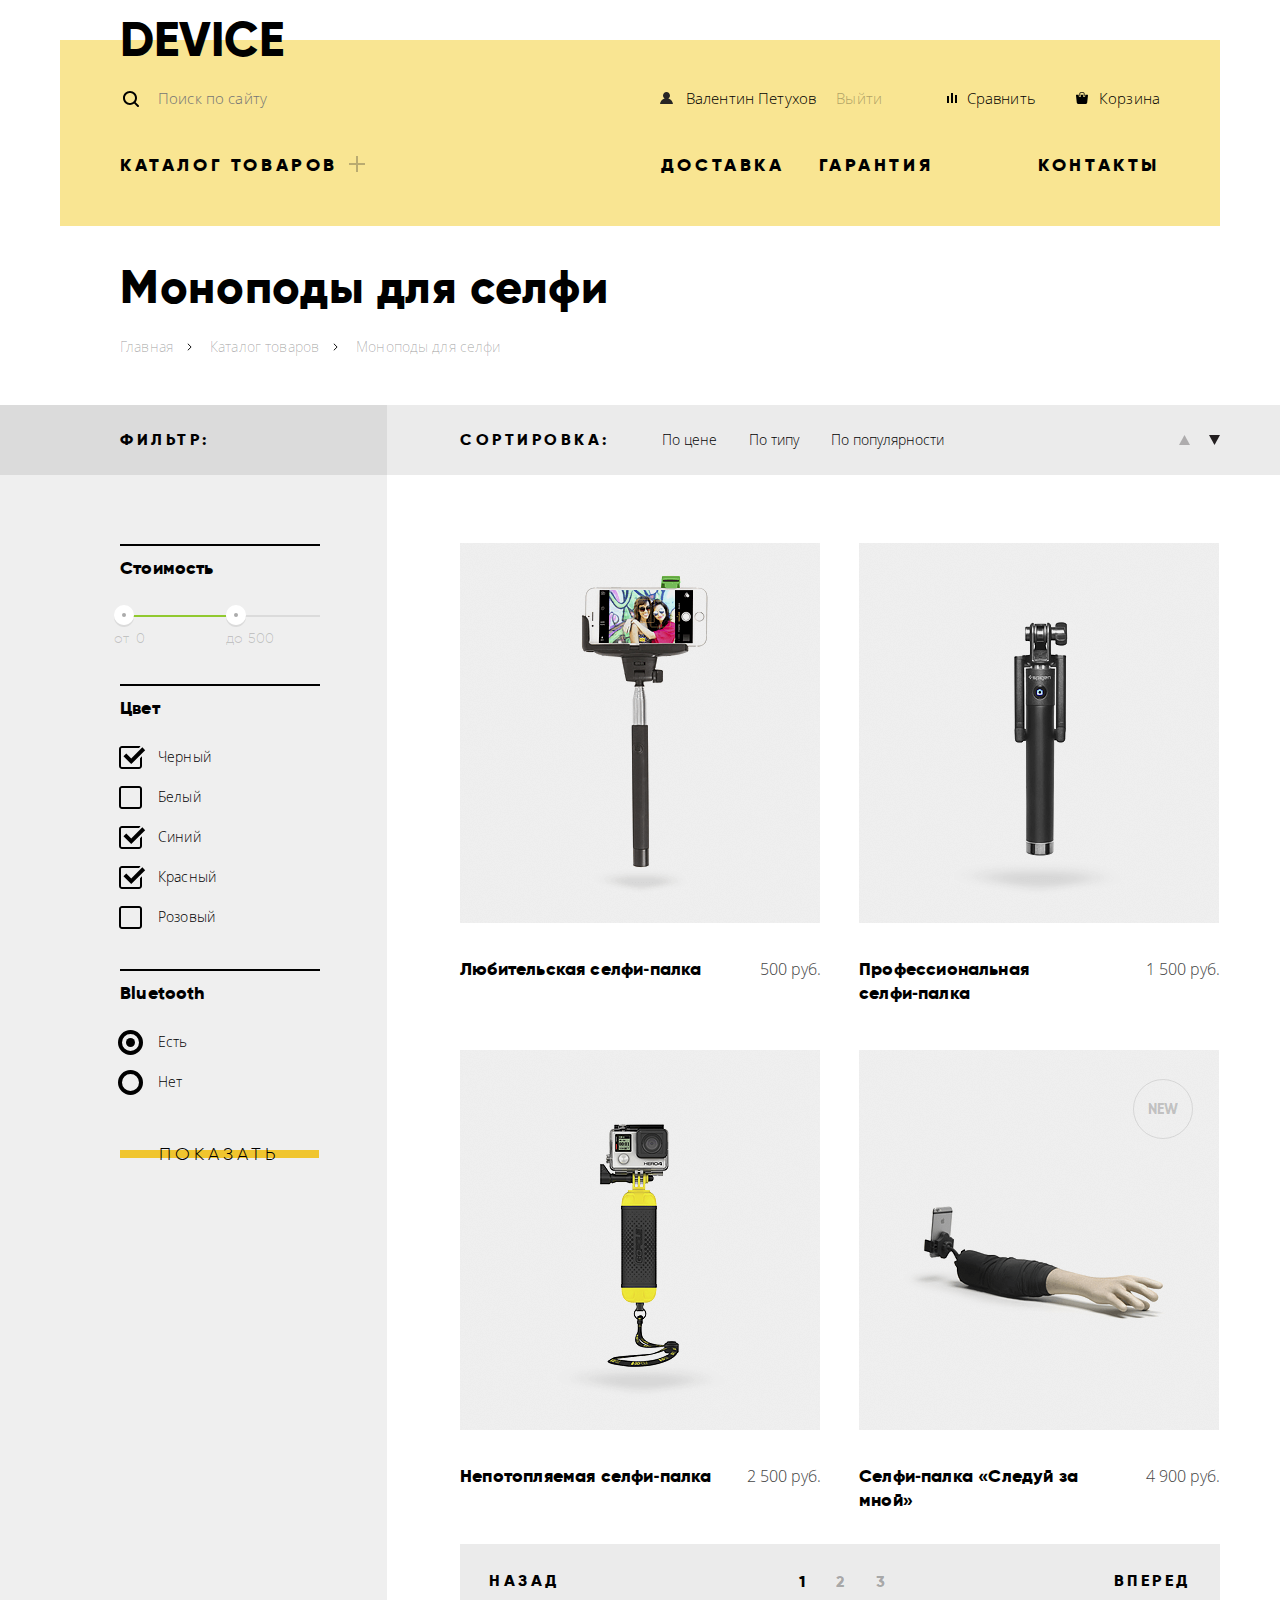
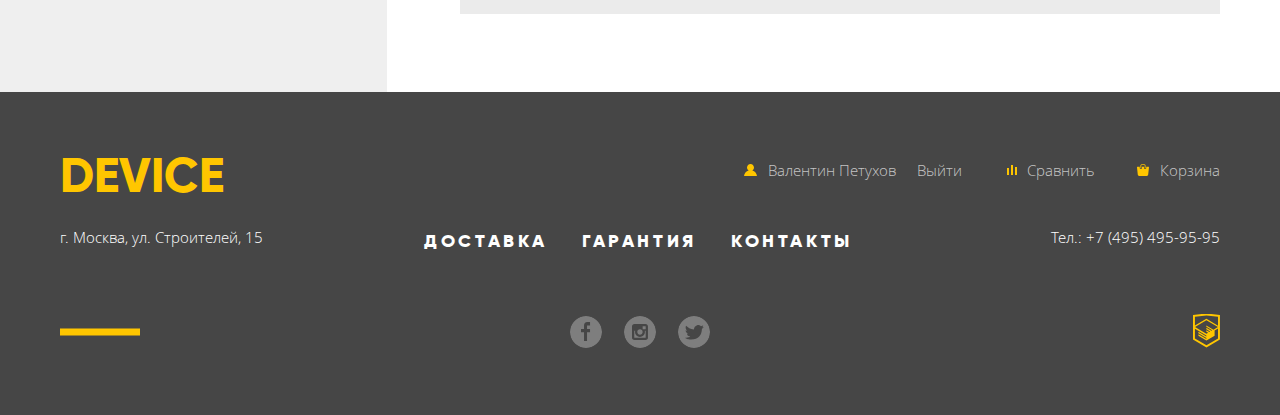
==== commit 35ff267d: "add non breaking hyphen" ====
--- a/catalog.html
+++ b/catalog.html
@@ -192,7 +192,7 @@
             <article class="results__product">
               <img src="img/amateur-selfie-stick.png" alt="Любительская селфи-палка" width="360" height="380">
               <p class="results__products-about flex-container">
-                <a href="#" class="results__products-name">Любительская селфи-палка</a>
+                <a href="#" class="results__products-name">Любительская селфи&#8209;палка</a>
                 <span class="results__products-price">500 руб.</span>
               </p>
               <ul class="results__products-overlay">
@@ -209,7 +209,7 @@
             <article class="results__product">
               <img src="img/profi-selfie-stick.png" alt="Профессиональная селфи-палка" width="360" height="380">
               <p class="results__products-about flex-container">
-                <a href="#" class="results__products-name">Профессиональная селфи-палка</a>
+                <a href="#" class="results__products-name">Профессиональная селфи&#8209;палка</a>
                 <span class="results__products-price">1 500 руб.</span>
               </p>
               <ul class="results__products-overlay">
@@ -226,7 +226,7 @@
             <article class="results__product">
               <img src="img/waterproof-selfie-stick.png" alt="Непотопляемая селфи-палка" width="360" height="380">
               <p class="results__products-about flex-container">
-                <a href="#" class="results__products-name">Непотопляемая селфи-палка</a>
+                <a href="#" class="results__products-name">Непотопляемая селфи&#8209;палка</a>
                 <span class="results__products-price">2 500 руб.</span>
               </p>
               <ul class="results__products-overlay">
@@ -244,7 +244,7 @@
               <span class="results__products-label">new</span>
               <img src="img/hand-selfie-stick.png" alt="Селфи-палка «Следуй за мной»" width="360" height="380">
               <p class="results__products-about flex-container">
-                <a href="#" class="results__products-name">Селфи-палка «Следуй за мной»</a>
+                <a href="#" class="results__products-name">Селфи&#8209;палка «Следуй за мной»</a>
                 <span class="results__products-price">4 900 руб.</span>
               </p>
               <ul class="results__products-overlay">
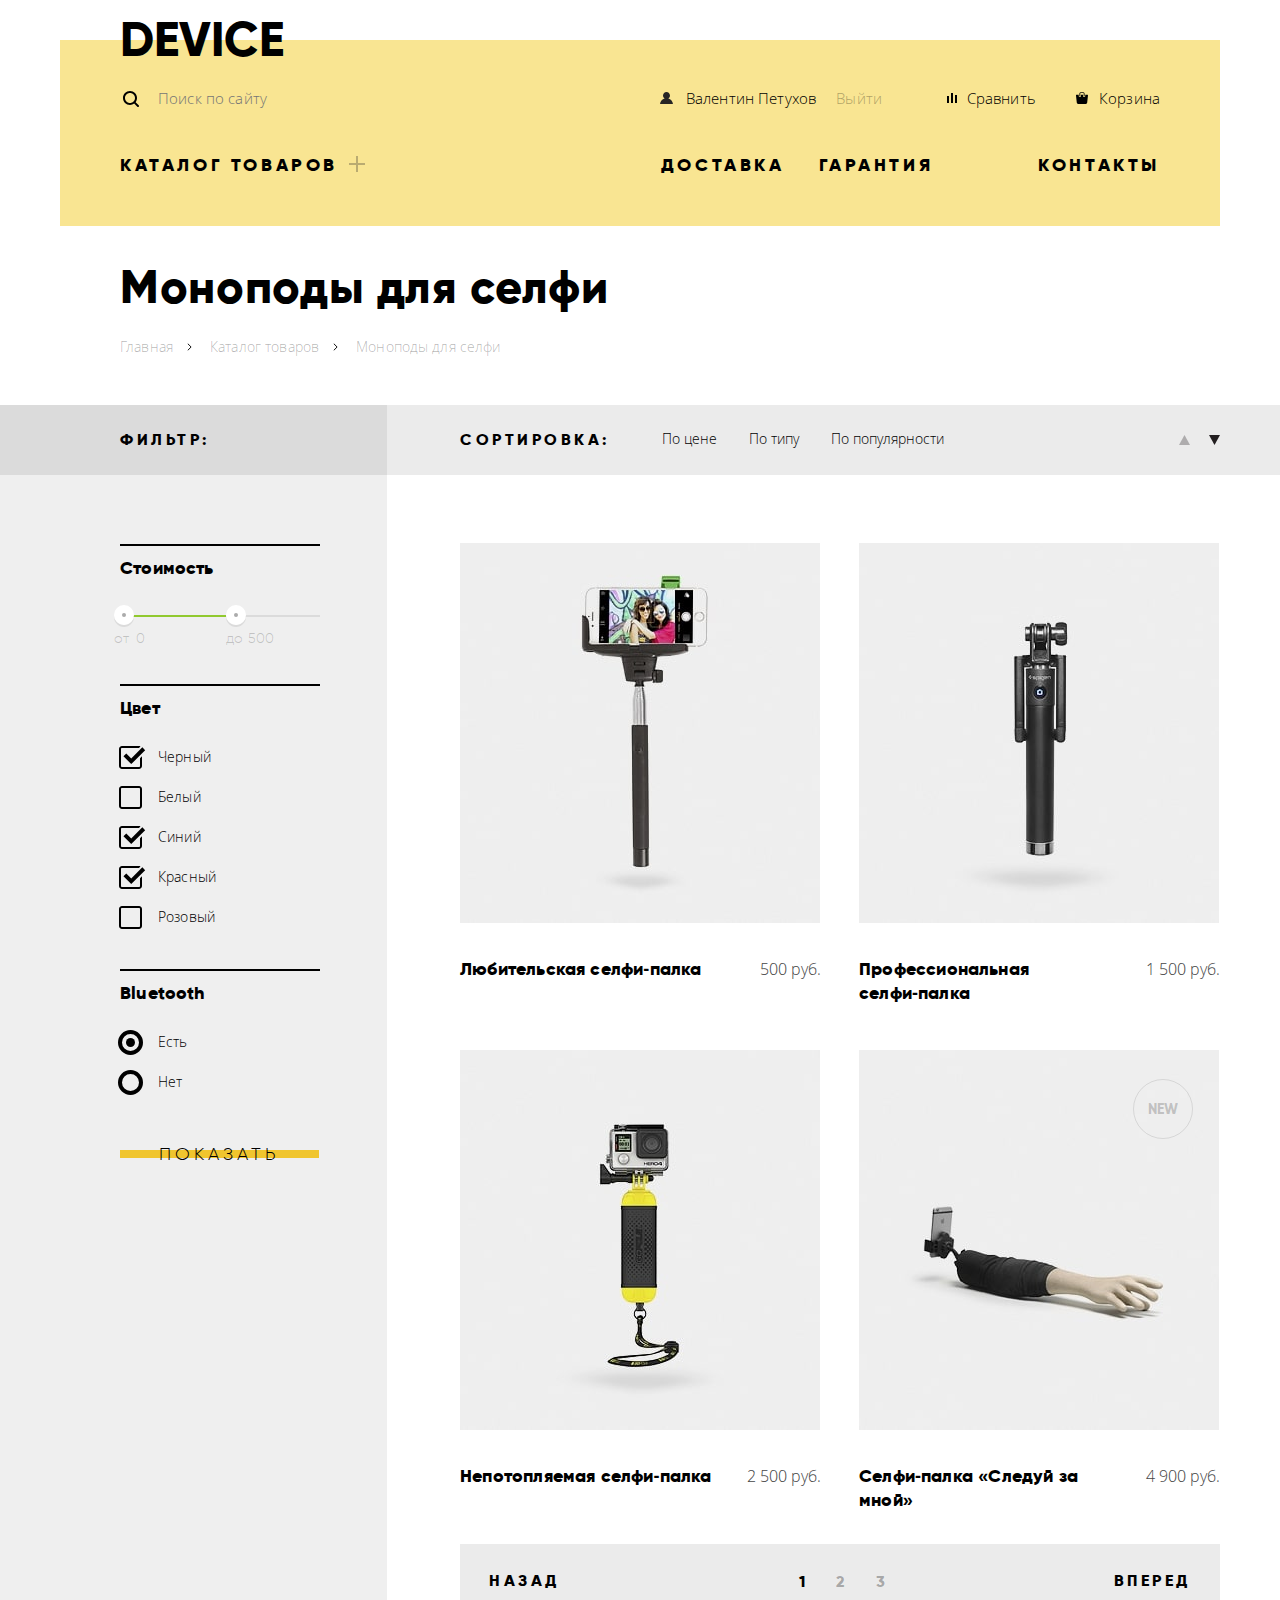
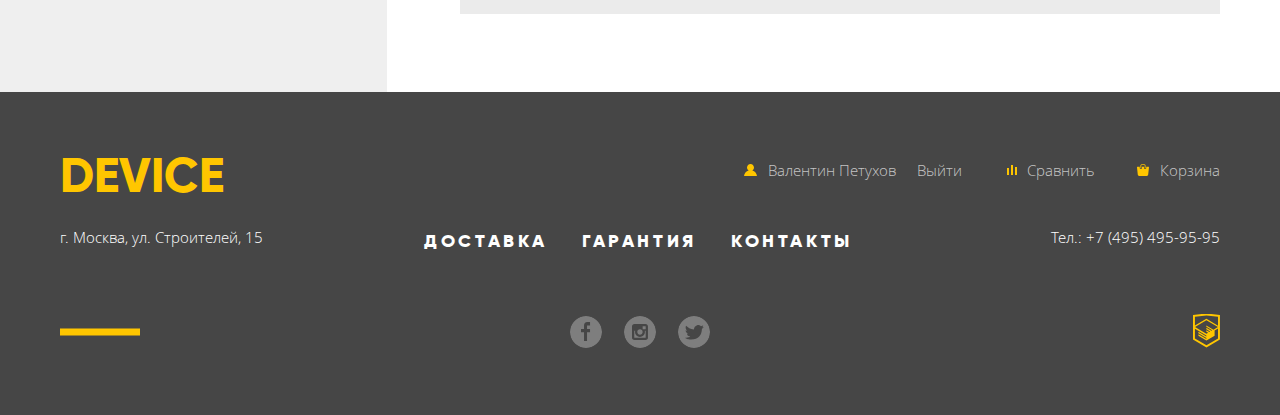
==== commit 2910f391: "fixes after first check" ====
--- a/catalog.html
+++ b/catalog.html
@@ -5,7 +5,7 @@
   <meta charset="utf-8">
   <title>HTML Academy: Девайс Каталог</title>
   <link href="css/normalize-min.css" rel="stylesheet">
-  <link href="css/style-min.css" rel="stylesheet">
+<link href="css/style-min.css" rel="stylesheet">
 </head>
 <body class="catalog">
   <div class="inner">
@@ -190,7 +190,7 @@
           </div>
           <section class="results__products flex-container">
             <article class="results__product">
-              <img src="img/amateur-selfie-stick.png" alt="Любительская селфи-палка" width="360" height="380">
+              <img src="img/amateur-selfie-stick.jpg" alt="Любительская селфи-палка" width="360" height="380">
               <p class="results__products-about flex-container">
                 <a href="#" class="results__products-name">Любительская селфи&#8209;палка</a>
                 <span class="results__products-price">500 руб.</span>
@@ -207,7 +207,7 @@
               </ul>
             </article>
             <article class="results__product">
-              <img src="img/profi-selfie-stick.png" alt="Профессиональная селфи-палка" width="360" height="380">
+              <img src="img/profi-selfie-stick.jpg" alt="Профессиональная селфи-палка" width="360" height="380">
               <p class="results__products-about flex-container">
                 <a href="#" class="results__products-name">Профессиональная селфи&#8209;палка</a>
                 <span class="results__products-price">1 500 руб.</span>
@@ -224,7 +224,7 @@
               </ul>
             </article>
             <article class="results__product">
-              <img src="img/waterproof-selfie-stick.png" alt="Непотопляемая селфи-палка" width="360" height="380">
+              <img src="img/waterproof-selfie-stick.jpg" alt="Непотопляемая селфи-палка" width="360" height="380">
               <p class="results__products-about flex-container">
                 <a href="#" class="results__products-name">Непотопляемая селфи&#8209;палка</a>
                 <span class="results__products-price">2 500 руб.</span>
@@ -242,7 +242,7 @@
             </article>
             <article class="results__product">
               <span class="results__products-label">new</span>
-              <img src="img/hand-selfie-stick.png" alt="Селфи-палка «Следуй за мной»" width="360" height="380">
+              <img src="img/hand-selfie-stick.jpg" alt="Селфи-палка «Следуй за мной»" width="360" height="380">
               <p class="results__products-about flex-container">
                 <a href="#" class="results__products-name">Селфи&#8209;палка «Следуй за мной»</a>
                 <span class="results__products-price">4 900 руб.</span>
@@ -282,7 +282,7 @@
   <footer class="footer">
     <div class="inner">
       <section class="footer__products flex-container">
-        <a class="footer__logo">
+        <a href="index.html" class="footer__logo">
           <h2>Device</h2>
         </a>
         <ul class="footer__navigation">
--- a/css/style-min.css
+++ b/css/style-min.css
@@ -1 +1 @@
-@font-face{font-family:'Gilroy';src:url(../fonts/gilroyextrabold.woff2) format('woff2'),url(../fonts/gilroyextrabold.woff) format('woff');font-weight:800;unicode-range:U+0020-0491}@font-face{font-family:'Gilroy';src:url(../fonts/gilroylight.woff2) format('woff2'),url(../fonts/gilroylight.woff) format('woff');font-weight:300;unicode-range:U+0020-0491}@font-face{font-family:'Open Sans';src:url(../fonts/OpenSans-Regular.woff2) format('woff2'),url(../fonts/OpenSans-Regular.woff) format('woff');font-weight:400;unicode-range:U+0020-2212}@font-face{font-family:'Open Sans';src:url(../fonts/OpenSans-Light.woff2) format('woff2'),url(../fonts/OpenSans-Light.woff) format('woff');font-weight:300;unicode-range:U+0020-2212}html{-webkit-box-sizing:border-box;box-sizing:border-box}*,*::before,*::after{-webkit-box-sizing:inherit;box-sizing:inherit}body{font-family:'Gilroy',Arial,sans-serif;font-size:18px;line-height:24px;font-weight:800;color:black;position:relative;min-width:1200px}a{text-decoration:none;color:black}.visually-hidden{position:absolute;clip:rect(0 0 0 0);width:1px;height:1px;margin:-1px}a:hover{opacity:.6}a:active{opacity:.3}.inner{max-width:1200px;margin:0 auto;padding:0 20px}.flex-container{display:-webkit-box;display:-ms-flexbox;display:flex;-webkit-box-pack:justify;-ms-flex-pack:justify;justify-content:space-between;-ms-flex-wrap:wrap;flex-wrap:wrap}.logo h1,.logo h2{font-size:48px;line-height:48px;text-transform:uppercase;margin:10px 0}.index .logo:hover,.index .logo:active{color:black;opacity:1}.main-header{padding:6px 60px 20px;position:relative;background-color:#F9E592;-webkit-box-shadow:inset 0 40px white;box-shadow:inset 0 40px white}.navigation{font-family:'Open Sans',Arial,sans-serif;font-weight:300;font-size:15px;line-height:30px;color:black;letter-spacing:.15px;width:100%;padding:0 0 1px}.search{width:42.4%;position:relative;display:-webkit-box;display:-ms-flexbox;display:flex;position:relative}.search:before{position:absolute;width:16px;height:16px;content:"";left:3px;top:50%;-webkit-transform:translateY(-50%);-ms-transform:translateY(-50%);transform:translateY(-50%);background-image:url(../img/search.svg);background-size:cover;background-repeat:no-repeat}.navigation__container{width:48%;padding-top:9px}.user-menu__logout a{opacity:.3}.user-menu__logout a:hover{opacity:.6}.user-menu__logout a:active{opacity:.3}.search__input{color:black;border:0;background-color:transparent;font-family:'Open Sans',Arial,sans-serif;font-weight:300;font-size:15px;line-height:30px;letter-spacing:.15px;padding:0 100px 0 38px;-webkit-box-flex:1;-ms-flex-positive:1;flex-grow:1;height:49px;border-bottom:2px solid transparent}.search__button{border:2px solid black;height:49px;font-family:'Open Sans';font-size:15px;line-height:30px;color:black;background-color:transparent;outline:none;min-width:85px;display:none;cursor:pointer;font-weight:300;position:absolute;right:0;bottom:0}.search__input:focus,.search__input:valid{border-bottom-color:black;outline:none}.search__input:focus+.search__button{display:block}.search__button:active{display:block}.search__input:valid+.search__button{display:block}.search__input::-webkit-input-placeholder,.search__input::-moz-placeholder,.search__input:-ms-input-placeholder,.search__input:-moz-placeholder{color:rgba(0,0,0,.3)}.search__input:hover::-webkit-input-placeholder,.search__input:hover::-moz-placeholder,.search__input:hover:-ms-input-placeholder,.search__input:hover:-moz-placeholder{color:rgba(0,0,0,.6)}.search__button:hover{background-color:black;color:white}.search__button:active{background-color:black;color:rgba(255,255,255,.3)}.user-menu,.products-menu{list-style:none;padding:0;margin:0}.products-menu__item a{padding-left:23px;margin-left:40px;position:relative}.products-menu__item a:before{position:absolute;left:0;top:50%;-webkit-transform:translateY(-50%);-ms-transform:translateY(-50%);transform:translateY(-50%);background-size:cover;background-repeat:no-repeat;content:""}.products-menu__item--compare a:before{background-image:url(../img/compare.svg);width:10px;height:10px;left:3px}.products-menu__item--cart a:before{background-image:url(../img/cart.svg);width:12px;height:12px}.user-menu__login a{padding-left:25px;margin-right:40px;position:relative}.navigation__account a{padding-left:25px;margin-right:20px;position:relative}.user-menu__login a:before,.navigation__account a:before{position:absolute;left:-1px;top:50%;-webkit-transform:translateY(-50%);-ms-transform:translateY(-50%);transform:translateY(-50%);background-size:cover;background-repeat:no-repeat;content:"";background-image:url(../img/user.svg);width:13px;height:12px}.main-nav{font-size:18px;line-height:24px;padding:29px 0}.main-nav__title,.about__item{text-transform:uppercase;letter-spacing:3.6px}.main-nav__title{position:relative;padding-right:27px}.main-nav__title::after{position:absolute;right:0;top:47%;-webkit-transform:translateY(-50%);-ms-transform:translateY(-50%);transform:translateY(-50%);content:"";width:16px;height:16px;background-image:url(../img/plus.svg);background-repeat:no-repeat;background-size:cover}.main-nav__catalog{width:40%;position:relative}.about{width:48%}.about,.site-menu__column{list-style:none;padding:0;margin:0}.about__item--contacts{margin-left:71px}.site-menu{font-family:'Open Sans',Arial,sans-serif;font-weight:300;font-size:15px;line-height:36px;letter-spacing:.15px;position:absolute;left:-60px;right:-60px;top:100%;width:100vw;max-width:1160px;background-color:#F9E592;-webkit-box-pack:start;-ms-flex-pack:start;justify-content:flex-start;padding:20px 60px 33px;display:none}.site-menu__column{padding-right:60px;min-width:200px}.main-nav__catalog:hover .site-menu{display:-webkit-box;display:-ms-flexbox;display:flex;z-index:200}.main{position:relative;z-index:10}.slider{position:relative;-webkit-box-shadow:inset 0 113px 0 #F9E592;box-shadow:inset 0 113px 0 #F9E592}.slider input[type=radio]{display:none}.slider__inner{overflow:hidden}.slider__items{width:300%;display:-webkit-box;display:-ms-flexbox;display:flex;counter-reset:slide 0}.slider__slide{padding:0 50px 0 60px;position:relative;display:-webkit-inline-box;display:-ms-inline-flexbox;display:inline-flex;width:1160px}.slider__slide:after{position:absolute;font-size:179px;line-height:179px;color:white;position:absolute;right:48px;top:-10px;counter-increment:slide;content:"0"counter(slide)}.slider__column{width:49%;position:relative}.slider__column--image{width:42.5%;display:-webkit-box;display:-ms-flexbox;display:flex;-webkit-box-align:center;-ms-flex-align:center;align-items:center;-webkit-box-pack:center;-ms-flex-pack:center;justify-content:center;margin-top:-44px}.slider__column--content{padding-right:10px;padding-top:60px}.slider__title{font-size:47px;line-height:56px;letter-spacing:.17px;margin:21px 0 19px;padding-left:4px;position:relative;z-index:50}.slider__title:before{position:absolute;left:4px;top:-42px;width:100px;height:7px;background-color:white;content:""}.slider__caption{font-family:'Open Sans',Arial,sans-serif;font-weight:300;font-size:15px;line-height:30px;letter-spacing:.15px;color:#464646;margin:10px 0 51px;padding-left:4px;padding-right:10px}.slider__qualities{margin:54px 0;width:100%}.slider__qualities tbody{display:-webkit-box;display:-ms-flexbox;display:flex}.slider__quality{display:-webkit-box;display:-ms-flexbox;display:flex;-webkit-box-orient:vertical;-webkit-box-direction:reverse;-ms-flex-direction:column-reverse;flex-direction:column-reverse;margin-right:75px}.slider__quality:last-child{margin-right:0}.slider__description{font-family:'Open Sans',Arial,sans-serif;font-weight:300;font-size:13px;line-height:20px;letter-spacing:.13px;color:#464646;padding-top:7px;display:inline-block;vertical-align:top}.slider__quantity{font-family:'Gilroy',Arial,sans-serif;font-weight:300;font-size:36px;line-height:48px;letter-spacing:.36px;display:inline-block;vertical-align:top}.slider__controls{position:absolute;bottom:196px;right:83px;display:-webkit-box;display:-ms-flexbox;display:flex;list-style:none;margin:0;z-index:100}.slider__control{border-radius:50%;border:1px solid #000;width:12px;height:12px;padding:0;position:relative;display:block;margin-left:21px;cursor:pointer}.slider__control:before{width:4.5px;height:4.5px;border-radius:50%;border:1px solid #000;position:absolute;top:50%;left:50%;-webkit-transform:translate(-50%,-50%);-ms-transform:translate(-50%,-50%);transform:translate(-50%,-50%);content:"";opacity:0}#btn-1:checked~.slider__controls .slider__control[for="btn-1"]:before,#btn-2:checked~.slider__controls .slider__control[for="btn-2"]:before,#btn-3:checked~.slider__controls .slider__control[for="btn-3"]:before{opacity:1}#btn-1:checked~.slider__inner .slider__items{-webkit-transform:translate(0);-ms-transform:translate(0);transform:translate(0)}#btn-2:checked~.slider__inner .slider__items{-webkit-transform:translate(-1160px);-ms-transform:translate(-1160px);transform:translate(-1160px)}#btn-3:checked~.slider__inner .slider__items{-webkit-transform:translate(-2320px);-ms-transform:translate(-2320px);transform:translate(-2320px)}.link{font-size:18px;line-height:24px;position:relative;text-transform:uppercase;padding:0 45px;letter-spacing:3.5px;cursor:pointer;border:0;background:transparent;text-align:center}.link:before{position:absolute;top:50%;-webkit-transform:translateY(-50%);-ms-transform:translateY(-50%);transform:translateY(-50%);left:0;right:0;width:100%;height:8px;background-color:#F0C52E;content:"";z-index:20;-webkit-transition:height 0.2s;-o-transition:height 0.2s;transition:height 0.2s}.link span{position:relative;z-index:30}.link:hover{color:black;opacity:1}.link:active{color:rgba(0,0,0,.3);opacity:1}.link:hover:before{height:40px}.link:active:before{height:40px}.popular{padding:30px 0}.popular__items{list-style:none;padding-left:0;margin:27px 0;-webkit-box-align:start;-ms-flex-align:start;align-items:flex-start}.popular__item{position:relative;display:inline-block;vertical-align:top;max-width:160px}.popular__item:before{width:160px;height:160px;background-color:rgba(240,197,46,.5);content:"";display:block;position:absolute;top:0;left:0;right:0}.popular__item:after{content:"";display:block;background-repeat:no-repeat;background-size:100%;position:absolute;width:160px;height:160px;top:0;left:0;right:0}.popular__item--vr:after{background-image:url(../img/vr.svg);background-size:97px 55px;background-position:center}.popular__item--selfie:after{background-image:url(../img/selfie-sticks.svg);background-size:87px 117px;background-position:bottom}.popular__item--action:after{background-image:url(../img/action-cameras.svg);background-size:72px 88px;background-position:center}.popular__item--fitness:after{background-image:url(../img/fitness-watch.svg);background-size:108px 66px;background-position:center}.popular__item--smart:after{background-image:url(../img/smart-watch.svg);background-size:57px 98px;background-position:center}.popular__item--drone:after{background-image:url(../img/drone.svg);background-size:133px 70px;background-position:center}.popular__item:hover:before{background-color:rgba(240,197,46,1)}.popular__item:active:before{background-color:rgba(240,197,46,1)}.popular__item:active:after{opacity:.3}.popular__caption{font-size:18px;line-height:24px;padding-top:193px;display:block;width:160px;position:relative;z-index:30}.services{position:relative;margin:24px 0 77px;background-color:#E5E5E5;padding-bottom:69px;-webkit-box-shadow:inset 0 100px white;box-shadow:inset 0 100px white}.services .inner{position:relative;z-index:10;-ms-flex-wrap:nowrap;flex-wrap:nowrap}.services input[type=radio]{display:none}.services__names{width:24.5%;border-right:7px solid black;display:-webkit-box;display:-ms-flexbox;display:flex;-webkit-box-pack:center;-ms-flex-pack:center;justify-content:center;-webkit-box-orient:vertical;-webkit-box-direction:normal;-ms-flex-direction:column;flex-direction:column;-ms-flex-negative:0;flex-shrink:0;padding-top:11px;overflow:hidden}.services__inner{overflow:hidden;-webkit-box-flex:1;-ms-flex-positive:1;flex-grow:1}.services__items{width:300%;display:-webkit-box;display:-ms-flexbox;display:flex;list-style:none;padding:0;margin:0}.services__item{position:relative;display:-webkit-inline-box;display:-ms-inline-flexbox;display:inline-flex;width:876px;-webkit-box-pack:justify;-ms-flex-pack:justify;justify-content:space-between}.services__title{font-size:47px;line-height:48px;margin:46px 0 32px}.services__caption{font-family:'Open Sans',Arial,sans-serif;font-weight:300;font-size:15px;line-height:30px;letter-spacing:.15px;color:#464646}.services__content{background-repeat:no-repeat;background-position:91% 55%;padding:27px 300px 61px 117px}.services__item--delivery .services__content{background-image:url(../img/delivery.svg)}.services__item--warranty .services__content{background-image:url(../img/warranty.svg)}.services__item--loan .services__content{background-image:url(../img/loan.svg)}.services__name{display:inline-block;vertical-align:top;width:160px;padding:0;text-align:center;margin:20px 0;-webkit-transition:all 0.2s;-o-transition:all 0.2s;transition:all 0.2s}.services__name:after{position:absolute;top:50%;-webkit-transform:translateY(-50%);-ms-transform:translateY(-50%);transform:translateY(-50%);left:0;right:0;width:300px;height:40px;background-color:#000;content:"";z-index:20;-webkit-transition:opacity 0.2s;-o-transition:opacity 0.2s;transition:opacity 0.2s;opacity:0;-webkit-transition:all 0.2s;-o-transition:all 0.2s;transition:all 0.2s}.services__name:active{color:#f7e184}.services__name:active:after{opacity:1}#services-1:checked~.services__names .services__name[for="services-1"],#services-2:checked~.services__names .services__name[for="services-2"],#services-3:checked~.services__names .services__name[for="services-3"]{color:#f7e184}#services-1:checked~.services__names .services__name[for="services-1"]:after,#services-2:checked~.services__names .services__name[for="services-2"]:after,#services-3:checked~.services__names .services__name[for="services-3"]:after{opacity:1}#services-1:checked~.services__inner .services__items{-webkit-transform:translate(0);-ms-transform:translate(0);transform:translate(0)}#services-2:checked~.services__inner .services__items{-webkit-transform:translate(-876px);-ms-transform:translate(-876px);transform:translate(-876px)}#services-3:checked~.services__inner .services__items{-webkit-transform:translate(-1752px);-ms-transform:translate(-1752px);transform:translate(-1752px)}.logos{padding:17px 0 29px;display:-webkit-box;display:-ms-flexbox;display:flex;-webkit-box-pack:justify;-ms-flex-pack:justify;justify-content:space-between}.logos__link{display:inline-block;vertical-align:top;width:260px;height:100px}.logos__active{display:none}.logos__link:hover .logos__active{display:block}.logos__link:hover,.logos__link:active{opacity:1}.logos__link:hover .logos__idle{display:none}.info{display:-webkit-box;display:-ms-flexbox;display:flex;-webkit-box-pack:justify;-ms-flex-pack:justify;justify-content:space-between;padding:43px 0 91px}.description{width:48.5%}.description__header{font-size:47px;line-height:48px;letter-spacing:.21px;margin:20px 0 42px;padding-top:53px;position:relative;padding-right:88px}.description__header::before{content:"";width:80px;height:7px;background-color:black;position:absolute;left:0;top:0}.description__content{font-family:'Open Sans',Arial,sans-serif;font-weight:300;font-size:15px;line-height:30px;color:#464646;margin:31px 0;padding-right:88px}.description:last-child .description__content{padding-right:30px}.description__list{font-size:16px;line-height:40px;list-style-type:none;margin:65px 0 62px;padding:0;padding-right:88px}.description__item{padding-left:35px;position:relative}.description__item:before{position:absolute;left:0;top:50%;-webkit-transform:translateY(-50%);-ms-transform:translateY(-50%);transform:translateY(-50%);width:8px;height:8px;border:2px solid #E5E5E5;border-radius:50%;content:""}.description__link{max-width:260px;display:block;padding:0;text-align:center}.description__map{max-height:222px;overflow:hidden;margin:39px 0 77px;position:relative;cursor:pointer;display:block}.footer{background-color:#464646;color:white;margin:0}.footer a{color:white}.footer__logo h2{font-size:48px;line-height:48px;text-transform:uppercase;color:#FFC600;margin:0}.footer__logo:hover h2{color:rgba(255,198,0,.6)}.footer__logo:active h2{color:rgba(255,198,0,.3)}.footer__products{padding:60px 0 22px;-webkit-box-align:start;-ms-flex-align:start;align-items:flex-start}.footer__navigation{list-style:none;padding:0;margin:0;font-family:'Open Sans',Arial,sans-serif;font-weight:300;font-size:15px;line-height:36px;display:-webkit-box;display:-ms-flexbox;display:flex;width:50%;-ms-flex-wrap:wrap;flex-wrap:wrap;-webkit-box-pack:end;-ms-flex-pack:end;justify-content:flex-end}.footer__navigation-item a{color:rgba(255,255,255,.7)}.footer__navigation-item a:hover{color:rgba(255,255,255,1)}.footer__navigation-item a:active{color:rgba(255,255,255,.3)}.footer__navigation-item a{position:relative;padding-left:23px;margin-left:42px;display:block;color:rgba(255,255,255,.7)}.footer__navigation-item--logout a{padding-left:0;margin-left:21px}.footer__navigation-item a:before{position:absolute;left:0;top:50%;-webkit-transform:translateY(-50%);-ms-transform:translateY(-50%);transform:translateY(-50%);background-size:cover;background-repeat:no-repeat;content:""}.footer__navigation-item--login a:before,.footer__navigation-item--account a:before{background-image:url(../img/user--yellow.svg);width:13px;height:12px;left:-1px}.footer__navigation-item--compare a:before{background-image:url(../img/compare--yellow.svg);width:10px;height:10px;left:3px}.footer__navigation-item--cart a:before{background-image:url(../img/cart--yellow.svg);width:12px;height:12px}.footer__address,.footer__tel{font-family:'Open Sans',Arial,sans-serif;font-weight:300;font-size:15px;line-height:30px}.footer__services{list-style:none;padding:0;margin:0;text-transform:uppercase;letter-spacing:3.6px;-ms-flex-item-align:center;-ms-grid-row-align:center;align-self:center;margin-right:37px;margin-top:7px}.footer__services-item{padding:0 17px}.footer__services-item a:hover{color:rgba(255,255,255,.6)}.footer__services-item a:active{color:rgba(255,255,255,.3)}.footer__links{-webkit-box-pack:center;-ms-flex-pack:center;justify-content:center;position:relative;padding:63px 0 67px}.footer__links:before{position:absolute;left:0;top:49%;-webkit-transform:translateY(-50%);-ms-transform:translateY(-50%);transform:translateY(-50%);width:80px;height:7px;background-color:#FFC600;content:""}.footer__socials{list-style:none;padding:0;margin:0}.footer__social{padding:0 11px}.footer__social a{width:32px;height:32px;border-radius:50%;opacity:.3;background-repeat:no-repeat;background-position:center;display:block}.footer__social a:hover{opacity:.6}.footer__social a:active{opacity:.1}.footer__social--fb a{background-image:url(../img/logo_fb.svg)}.footer__social--insta a{background-image:url(../img/logo_insta.svg)}.footer__social--tw a{background-image:url(../img/logo_tw.svg)}.footer__creator{position:absolute;right:0;top:50%;-webkit-transform:translateY(-50%);-ms-transform:translateY(-50%);transform:translateY(-50%)}.footer__creator:hover{opacity:.6}.footer__creator:active{opacity:.3}.feedback{padding:94px 100px 86px}@-webkit-keyframes shake{0%,100%{-webkit-transform:translateX(0);transform:translateX(0)}10%,30%,50%,70%,90%{-webkit-transform:translateX(-10px);transform:translateX(-10px)}20%,40%,60%,80%{-webkit-transform:translateX(10px);transform:translateX(10px)}}@keyframes shake{0%,100%{-webkit-transform:translateX(0);transform:translateX(0)}10%,30%,50%,70%,90%{-webkit-transform:translateX(-10px);transform:translateX(-10px)}20%,40%,60%,80%{-webkit-transform:translateX(10px);transform:translateX(10px)}}.feedback.error{-webkit-animation:shake 0.6s;animation:shake 0.6s}.feedback__label{width:100%;display:block;margin-bottom:34px;font-size:18px;line-height:24px}.feedback__top .feedback__label{width:47.5%}.feedback__input{background-color:rgba(229,229,229,.5);font-family:'Open Sans',Arial,sans-serif;font-weight:400;font-size:15px;line-height:30px;border:0;color:rgba(70,70,70,.4);display:block;width:100%;margin-top:8px;padding:7px 20px 11px}.feedback__input:hover{background-color:rgba(229,229,229,.8)}.feedback__input:focus{background-color:white;-webkit-box-shadow:0 0 0 3px rgba(240,197,46,.5);box-shadow:0 0 0 3px rgba(240,197,46,.5);outline:none;color:rgba(70,70,70,1)}.feedback__input:invalid{background-color:rgba(237,181,181,.5);color:rgba(70,70,70,.4)}textarea.feedback__input{resize:none;height:156px}.feedback__link{border:0;margin-top:14px;width:200px;font-weight:800;text-align:center;padding:0 34px}.close{width:55px;height:55px;border-radius:50%;background-image:url(../img/close.svg);background-repeat:no-repeat;background-size:cover;opacity:.5;cursor:pointer;border:0;position:absolute;right:22px;top:22px;z-index:300}.close:hover{opacity:1}.close:active{opacity:.3}.page-title{font-size:47px;line-height:48px;letter-spacing:.65px;padding:17px 60px 10px;margin:20px 0 0}.breadcrumbs{padding:14px 60px}.breadcrumbs__list{list-style:none;padding:0;margin:0;font-family:'Open Sans',Arial,sans-serif;font-weight:300;font-size:14px;line-height:24px;letter-spacing:.14px;color:rgba(0,0,0,.3);-webkit-box-pack:start;-ms-flex-pack:start;justify-content:flex-start}.breadcrumbs__list a{color:rgba(0,0,0,.3)}.breadcrumbs__list a:hover{color:rgba(0,0,0,.6)}.breadcrumbs__list a:focus{color:rgba(0,0,0,.1)}.breadcrumbs__item{padding-right:20px;margin-right:17px;position:relative}.breadcrumbs__item:after{position:absolute;right:4px;top:50%;-webkit-transform:translateY(-50%) rotate(-45deg);-ms-transform:translateY(-50%) rotate(-45deg);transform:translateY(-50%) rotate(-45deg);width:5px;height:5px;-webkit-box-shadow:1px 1px 0 0 black;box-shadow:1px 1px 0 0 black;content:""}.breadcrumbs__item:last-child::after{display:none}.products{margin:32px 0 0;display:-webkit-box;display:-ms-flexbox;display:flex;-webkit-box-align:stretch;-ms-flex-align:stretch;align-items:stretch;height:100%}.products .inner{-ms-flex-wrap:nowrap;flex-wrap:nowrap;padding:0;width:1160px}.products:before{-webkit-box-flex:1;-ms-flex-positive:1;flex-grow:1;background-color:#EFEFEF;content:"";z-index:20;-webkit-box-shadow:inset 0 70px #DBDBDB;box-shadow:inset 0 70px #DBDBDB}.products:after{-webkit-box-flex:1;-ms-flex-positive:1;flex-grow:1;background-color:#EBEBEB;height:70px;content:""}.products__bottom .inner{width:100%}.filters__title,.sorting__title{font-size:16px;line-height:24px;letter-spacing:3.5px;text-transform:uppercase;font-weight:800;margin:0}.filters{background-color:#EFEFEF;width:28.2%;position:relative}.filters__title{padding:5px 60px 5px 60px;display:-webkit-box;display:-ms-flexbox;display:flex;-webkit-box-align:center;-ms-flex-align:center;align-items:center;min-height:70px;position:relative;background-color:#DBDBDB}.filters__form{margin:0;padding:34px 67px 44px 60px}.filters fieldset{border:0;margin:0;padding:0}.results{-webkit-box-flex:1;-ms-flex-positive:1;flex-grow:1}.catalog__caption{font-size:18px;line-height:24px;letter-spacing:.18px;position:relative;padding-top:12px;width:100%;display:inline-block;vertical-align:top;margin-top:35px;margin-bottom:14px}.catalog__caption:before{height:2px;background-color:black;width:100%;content:"";position:absolute;top:0;left:0;right:0}.catalog__label{font-family:'Open Sans',Arial,sans-serif;font-weight:300;font-size:14px;line-height:35px;letter-spacing:.14px;display:block;position:relative}.range{padding:21px 0 10px}.range__line{width:100%;display:inline-block;vertical-align:top;position:relative;height:2px;background-color:#DBDBDB;margin:0}.range__line:before{position:absolute;left:0;top:0;bottom:0;height:2px;width:53%;background-color:#91C92F;content:""}.range__button{position:absolute;left:-6px;top:50%;-webkit-transform:translateY(-50%);-ms-transform:translateY(-50%);transform:translateY(-50%);content:"";width:20px;height:22px;background-image:url(../img/range_btn.svg);background-size:cover;background-repeat:no-repeat;cursor:-webkit-grab;cursor:grab}.range__button--max{left:53%}.range__button:active{background-image:url(../img/range_btn-active.svg)}.range__label{font-weight:300;font-size:14px;line-height:24px;color:rgba(0,0,0,.2);position:absolute;top:calc(100% - 1px);left:0;width:100px}.range__input{border:0;outline:none;background-color:transparent;color:inherit;position:absolute;left:20px;top:3px;width:auto;max-width:80px}.checkbox__input{z-index:50}.checkbox:hover .checkbox__name:before,.checkbox:hover .checkbox__name:after{opacity:.6}.checkbox:active .checkbox__name:before,.checkbox:active .checkbox__name:after{opacity:1}.checkbox__input:disabled~.checkbox__name{opacity:.25}.checkbox__input:focus~.checkbox__name{opacity:.6}.checkbox__name:before{position:absolute;z-index:50;top:12px;left:-1px;width:23px;height:23px;background-image:url(../img/checkbox.svg);background-repeat:no-repeat;background-size:cover;display:block;content:""}.checkbox__name{padding-left:38px;padding-top:5px;display:inline-block;vertical-align:top;position:relative;cursor:pointer}.checkbox__input:checked~.checkbox__name::before{background-image:url(../img/tick.svg);width:27px}.radio__input{z-index:50}.radio:hover .radio__name:before,.radio:hover .radio__name:after{opacity:.6}.radio:active .radio__name:before,.radio:active .radio__name:after{opacity:1}.radio__input:disabled~.radio__name{opacity:.25}.radio__input:focus~.radio__name{opacity:.6}.radio__name:before{position:absolute;z-index:50;top:11px;left:-2px;width:25px;height:25px;border:4px solid black;border-radius:50%;display:block;content:""}.radio__name:after{position:absolute;top:19px;left:6px;width:9px;height:9px;background-color:black;border-radius:50%;content:"";opacity:0}.radio__name{padding-left:38px;padding-top:5px;display:inline-block;vertical-align:top;position:relative;cursor:pointer}.radio__input:checked~.radio__name:after{opacity:1}.radio:hover .radio__input:checked~.radio__name:after{opacity:.6}.radio:disabled .radio__input:checked~.radio__name:after{opacity:.25}.filters__button{margin-top:43px;max-width:200px;padding:0 39px;letter-spacing:4px}.sorting{padding:5px 0 5px 73px;-webkit-box-align:center;-ms-flex-align:center;align-items:center;min-height:70px;background-color:#EBEBEB}.sorting__items,.sorting__direction{list-style:none;padding:0;margin:0}.sorting__items{-webkit-box-flex:1;-ms-flex-positive:1;flex-grow:1;margin-left:52px;-webkit-box-pack:start;-ms-flex-pack:start;justify-content:flex-start}.sorting__item{font-family:'Open Sans',Arial,sans-serif;font-weight:300;font-size:14px;line-height:18px;color:rgba(0,0,0,.3);margin-right:32px}.sorting__item:hover{color:rgba(0,0,0,.6)}.sorting__item:active,.sorting__item.active{color:rgba(0,0,0,1)}.sorting__arrow{width:11px;height:10px;cursor:pointer;background-repeat:no-repeat;background-size:cover;opacity:.3;margin-left:19px}.sorting__arrow--up{background-image:url(../img/arrow-up.svg)}.sorting__arrow--down{background-image:url(../img/arrow-down.svg)}.sorting__arrow:hover{opacity:.4}.sorting__arrow:active,.sorting__arrow.active{opacity:1}.results{max-width:71.8%;padding-bottom:78px}.results__product{width:47.5%;margin-bottom:35px;position:relative}.results__product:nth-last-child(-n+2){margin-bottom:22px}.results__products{padding:68px 0 0 73px;background-color:white;max-width:835px}.results__product img{width:360px;height:380px}.results__products-about{margin:28px 0 10px;-ms-flex-wrap:nowrap;flex-wrap:nowrap}.results__products-name{font-size:18px;line-height:24px;letter-spacing:.18px;display:inline-block;vertical-align:top;width:260px}.results__products-price{font-family:'Open Sans',Arial,sans-serif;font-weight:300;font-size:16px;line-height:24px;color:#464646;-ms-flex-negative:0;flex-shrink:0}.results__products-overlay{list-style:none;padding:0;margin:0;position:absolute;left:0;top:0;bottom:0;right:0;height:380px;width:100%;background-color:rgba(238,238,238,.7);-webkit-box-align:center;-ms-flex-align:center;align-items:center;-webkit-box-pack:center;-ms-flex-pack:center;justify-content:center;-webkit-box-orient:vertical;-webkit-box-direction:normal;-ms-flex-direction:column;flex-direction:column;display:none}.results__product:hover .results__products-overlay{display:-webkit-box;display:-ms-flexbox;display:flex}.results__products-compare{font-family:'Open Sans',Arial,sans-serif;font-weight:300;font-size:13px;line-height:20px;padding-top:23px}.results__products-cart{margin-top:45px}.results__products-cart .link{padding:0 37px}.results__products-compare a{color:rgba(0,0,0,.5)}.results__products-compare a:hover{color:black;opacity:1}.results__products-compare a:active{color:rgba(0,0,0,.2);opacity:1}.results__products-label{font-size:14px;line-height:60px;color:rgba(0,0,0,.2);border:1px solid rgba(0,0,0,.1);width:60px;height:60px;border-radius:50%;display:block;text-transform:uppercase;text-align:center;position:absolute;right:27px;top:29px}.pagination{background-color:rgba(0,0,0,.08);margin-left:73px;min-height:70px;-ms-flex-line-pack:stretch;align-content:stretch}.pagination__list{list-style:none;padding:0;margin:0;margin-left:12px;padding:28px 29px 19px}.pagination__btn{font-size:16px;line-height:24px;letter-spacing:3.5px;text-transform:uppercase;padding:25px 29px 21px;display:inline-block;vertical-align:top}.pagination__btn:hover{background-color:rgba(0,0,0,.16);color:black;opacity:1}.pagination__btn:active{color:rgba(0,0,0,.3);background-color:rgba(0,0,0,.16);opacity:1}.pagination__page{font-size:16px;line-height:19px;letter-spacing:.91px;padding:0 9px;margin:0 6px}.pagination__page a{color:rgba(0,0,0,.3)}.pagination__page a:hover{color:rgba(0,0,0,.6);opacity:1}.pagination__page a:active,.pagination__page.active a{color:rgba(0,0,0,1);opacity:1}.modal{width:960px;margin:0 auto;position:fixed;top:50%;left:0;right:0;margin:0 auto;z-index:200;background-color:white;-webkit-box-shadow:0 10px 20px 0 rgba(4,6,6,.2);box-shadow:0 10px 20px 0 rgba(4,6,6,.2);display:none}@-webkit-keyframes slide-in-bottom{0%{-webkit-transform:translateY(calc(1000px - 50%));transform:translateY(calc(1000px - 50%));opacity:0}100%{-webkit-transform:translateY(-50%);transform:translateY(-50%);opacity:1}}@keyframes slide-in-bottom{0%{-webkit-transform:translateY(calc(1000px - 50%));transform:translateY(calc(1000px - 50%));opacity:0}100%{-webkit-transform:translateY(-50%);transform:translateY(-50%);opacity:1}}.modal.active{display:block;-webkit-animation:slide-in-bottom 0.5s cubic-bezier(.25,.46,.45,.94) both;animation:slide-in-bottom 0.5s cubic-bezier(.25,.46,.45,.94) both}.modal--map{height:559px}.modal--map iframe{position:relative;z-index:202;border:0}.modal--map img{display:block;position:absolute;left:0;top:0;right:0;bottom:0;z-index:201}+@font-face{font-family:'Gilroy';src:url(../fonts/gilroyextrabold.woff2) format('woff2'),url(../fonts/gilroyextrabold.woff) format('woff');font-weight:800;unicode-range:U+0020-0491}@font-face{font-family:'Gilroy';src:url(../fonts/gilroylight.woff2) format('woff2'),url(../fonts/gilroylight.woff) format('woff');font-weight:300;unicode-range:U+0020-0491}@font-face{font-family:'Open Sans';src:url(../fonts/OpenSans-Regular.woff2) format('woff2'),url(../fonts/OpenSans-Regular.woff) format('woff');font-weight:400;unicode-range:U+0020-2212}@font-face{font-family:'Open Sans';src:url(../fonts/OpenSans-Light.woff2) format('woff2'),url(../fonts/OpenSans-Light.woff) format('woff');font-weight:300;unicode-range:U+0020-2212}html{-webkit-box-sizing:border-box;box-sizing:border-box}*,*::before,*::after{-webkit-box-sizing:inherit;box-sizing:inherit}body{font-family:'Gilroy',Arial,sans-serif;font-size:18px;line-height:24px;font-weight:800;color:black;position:relative;min-width:1200px}a{text-decoration:none;color:black}.visually-hidden{position:absolute;clip:rect(0 0 0 0);width:1px;height:1px;margin:-1px}a:hover{opacity:.6}a:active{opacity:.3}.inner{max-width:1200px;margin:0 auto;padding:0 20px}.flex-container{display:-webkit-box;display:-ms-flexbox;display:flex;-webkit-box-pack:justify;-ms-flex-pack:justify;justify-content:space-between;-ms-flex-wrap:wrap;flex-wrap:wrap}.logo h1,.logo h2{font-size:48px;line-height:48px;text-transform:uppercase;margin:10px 0}.index .logo:hover,.index .logo:active{color:black;opacity:1}.main-header{padding:6px 60px 20px;position:relative;background-color:#F9E592;-webkit-box-shadow:inset 0 40px white;box-shadow:inset 0 40px white}.navigation{font-family:'Open Sans',Arial,sans-serif;font-weight:300;font-size:15px;line-height:30px;color:black;letter-spacing:.15px;width:100%;padding:0 0 1px}.search{width:42.4%;position:relative;display:-webkit-box;display:-ms-flexbox;display:flex;position:relative}.search:before{position:absolute;width:16px;height:16px;content:"";left:3px;top:50%;-webkit-transform:translateY(-50%);-ms-transform:translateY(-50%);transform:translateY(-50%);background-image:url(../img/search.svg);background-size:cover;background-repeat:no-repeat}.navigation__container{width:48%;padding-top:9px}.user-menu__logout a{opacity:.3}.user-menu__logout a:hover{opacity:.6}.user-menu__logout a:active{opacity:.3}.search__input{color:black;border:0;background-color:transparent;font-family:'Open Sans',Arial,sans-serif;font-weight:300;font-size:15px;line-height:30px;letter-spacing:.15px;padding:0 100px 0 38px;-webkit-box-flex:1;-ms-flex-positive:1;flex-grow:1;height:49px;border-bottom:2px solid transparent}.search__button{border:2px solid black;height:49px;font-family:'Open Sans',Arial,sans-serif;font-size:15px;line-height:30px;color:black;background-color:transparent;outline:none;min-width:85px;display:none;cursor:pointer;font-weight:300;position:absolute;right:0;bottom:0}.search__input:focus,.search__input:valid{border-bottom-color:black;outline:none}.search__input:focus+.search__button{display:block}.search__button:active{display:block}.search__input:valid+.search__button{display:block}.search__input::-webkit-input-placeholder,.search__input::-moz-placeholder,.search__input:-ms-input-placeholder,.search__input:-moz-placeholder{color:rgba(0,0,0,.3)}.search__input:hover::-webkit-input-placeholder,.search__input:hover::-moz-placeholder,.search__input:hover:-ms-input-placeholder,.search__input:hover:-moz-placeholder{color:rgba(0,0,0,.6)}.search__button:hover{background-color:black;color:white}.search__button:active{background-color:black;color:rgba(255,255,255,.3)}.user-menu,.products-menu{list-style:none;padding:0;margin:0}.products-menu__item a{padding-left:23px;margin-left:40px;position:relative}.products-menu__item a:before{position:absolute;left:0;top:50%;-webkit-transform:translateY(-50%);-ms-transform:translateY(-50%);transform:translateY(-50%);background-size:cover;background-repeat:no-repeat;content:""}.products-menu__item--compare a:before{background-image:url(../img/compare.svg);width:10px;height:10px;left:3px}.products-menu__item--cart a:before{background-image:url(../img/cart.svg);width:12px;height:12px}.user-menu__login a{padding-left:25px;margin-right:40px;position:relative}.navigation__account a{padding-left:25px;margin-right:20px;position:relative}.user-menu__login a:before,.navigation__account a:before{position:absolute;left:-1px;top:50%;-webkit-transform:translateY(-50%);-ms-transform:translateY(-50%);transform:translateY(-50%);background-size:cover;background-repeat:no-repeat;content:"";background-image:url(../img/user.svg);width:13px;height:12px}.main-nav{font-size:18px;line-height:24px;padding:29px 0}.main-nav__title,.about__item{text-transform:uppercase;letter-spacing:3.6px}.main-nav__title{position:relative;padding-right:27px}.main-nav__title::after{position:absolute;right:0;top:47%;-webkit-transform:translateY(-50%);-ms-transform:translateY(-50%);transform:translateY(-50%);content:"";width:16px;height:16px;background-image:url(../img/plus.svg);background-repeat:no-repeat;background-size:cover}.main-nav__catalog{width:40%;position:relative}.about{width:48%}.about,.site-menu__column{list-style:none;padding:0;margin:0}.about__item--contacts{margin-left:71px}.site-menu{font-family:'Open Sans',Arial,sans-serif;font-weight:300;font-size:15px;line-height:36px;letter-spacing:.15px;position:absolute;left:-60px;right:-60px;top:100%;width:100vw;max-width:1160px;background-color:#F9E592;-webkit-box-pack:start;-ms-flex-pack:start;justify-content:flex-start;padding:20px 60px 33px;display:none}.site-menu__column{padding-right:60px;min-width:200px}.main-nav__title:hover~.site-menu{display:-webkit-box;display:-ms-flexbox;display:flex;z-index:200}.main-nav__title:focus~.site-menu{display:-webkit-box;display:-ms-flexbox;display:flex;z-index:200}.main-nav__catalog:focus-within .site-menu{display:-webkit-box;display:-ms-flexbox;display:flex;z-index:200}.main{position:relative;z-index:10}.slider{position:relative;-webkit-box-shadow:inset 0 113px 0 #F9E592;box-shadow:inset 0 113px 0 #F9E592}.slider__inner{overflow:hidden}.slider__items{width:300%;display:-webkit-box;display:-ms-flexbox;display:flex;counter-reset:slide 0}.slider__slide{padding:0 50px 0 60px;position:relative;display:-webkit-inline-box;display:-ms-inline-flexbox;display:inline-flex;width:1160px}.slider__slide:after{position:absolute;font-size:179px;line-height:179px;color:white;position:absolute;right:48px;top:-10px;counter-increment:slide;content:"0"counter(slide)}.slider__column{width:49%;position:relative}.slider__column--image{width:42.5%;display:-webkit-box;display:-ms-flexbox;display:flex;-webkit-box-align:center;-ms-flex-align:center;align-items:center;-webkit-box-pack:center;-ms-flex-pack:center;justify-content:center;margin-top:-44px}.slider__column--content{padding-right:10px;padding-top:60px}.slider__title{font-size:47px;line-height:56px;letter-spacing:.17px;margin:21px 0 19px;padding-left:4px;position:relative;z-index:50}.slider__title:before{position:absolute;left:4px;top:-42px;width:100px;height:7px;background-color:white;content:""}.slider__caption{font-family:'Open Sans',Arial,sans-serif;font-weight:300;font-size:15px;line-height:30px;letter-spacing:.15px;color:#464646;margin:10px 0 51px;padding-left:4px;padding-right:10px}.slider__qualities{margin:54px 0;width:100%}.slider__qualities tbody{display:-webkit-box;display:-ms-flexbox;display:flex}.slider__quality{display:-webkit-box;display:-ms-flexbox;display:flex;-webkit-box-orient:vertical;-webkit-box-direction:reverse;-ms-flex-direction:column-reverse;flex-direction:column-reverse;margin-right:75px}.slider__quality:last-child{margin-right:0}.slider__description{font-family:'Open Sans',Arial,sans-serif;font-weight:300;font-size:13px;line-height:20px;letter-spacing:.13px;color:#464646;padding-top:7px;display:inline-block;vertical-align:top}.slider__quantity{font-family:'Gilroy',Arial,sans-serif;font-weight:300;font-size:36px;line-height:48px;letter-spacing:.36px;display:inline-block;vertical-align:top}.slider__controls{position:absolute;bottom:196px;right:83px;display:-webkit-box;display:-ms-flexbox;display:flex;list-style:none;margin:0;z-index:100}.slider__control{border-radius:50%;border:1px solid #000;width:12px;height:12px;padding:0;position:relative;display:block;margin-left:21px;cursor:pointer}.slider__control:before{width:4.5px;height:4.5px;border-radius:50%;border:1px solid #000;position:absolute;top:50%;left:50%;-webkit-transform:translate(-50%,-50%);-ms-transform:translate(-50%,-50%);transform:translate(-50%,-50%);content:"";opacity:0}.btn-1:checked~.slider__controls .slider__control[for="btn-1"]:before,.btn-2:checked~.slider__controls .slider__control[for="btn-2"]:before,.btn-3:checked~.slider__controls .slider__control[for="btn-3"]:before{opacity:1}.btn-1:checked~.slider__inner .slider__items{-webkit-transform:translate(0);-ms-transform:translate(0);transform:translate(0)}.btn-2:checked~.slider__inner .slider__items{-webkit-transform:translate(-1160px);-ms-transform:translate(-1160px);transform:translate(-1160px)}.btn-3:checked~.slider__inner .slider__items{-webkit-transform:translate(-2320px);-ms-transform:translate(-2320px);transform:translate(-2320px)}.link{font-size:18px;line-height:24px;position:relative;text-transform:uppercase;padding:0 45px;letter-spacing:3.5px;cursor:pointer;border:0;background:transparent;text-align:center}.link:before{position:absolute;top:50%;-webkit-transform:translateY(-50%);-ms-transform:translateY(-50%);transform:translateY(-50%);left:0;right:0;width:100%;height:8px;background-color:#F0C52E;content:"";z-index:20;-webkit-transition:height 0.2s;-o-transition:height 0.2s;transition:height 0.2s}.link span{position:relative;z-index:30}.link:hover{color:black;opacity:1}.link:active{color:rgba(0,0,0,.3);opacity:1}.link:hover:before{height:40px}.link:active:before{height:40px}.popular{padding:30px 0}.popular__items{list-style:none;padding-left:0;margin:27px 0;-webkit-box-align:start;-ms-flex-align:start;align-items:flex-start}.popular__item{position:relative;display:inline-block;vertical-align:top;max-width:160px}.popular__item:before{width:160px;height:160px;background-color:rgba(240,197,46,.5);content:"";display:block;position:absolute;top:0;left:0;right:0}.popular__item:after{content:"";display:block;background-repeat:no-repeat;background-size:100%;position:absolute;width:160px;height:160px;top:0;left:0;right:0}.popular__item--vr:after{background-image:url(../img/vr.svg);background-size:97px 55px;background-position:center}.popular__item--selfie:after{background-image:url(../img/selfie-sticks.svg);background-size:87px 117px;background-position:bottom}.popular__item--action:after{background-image:url(../img/action-cameras.svg);background-size:72px 88px;background-position:center}.popular__item--fitness:after{background-image:url(../img/fitness-watch.svg);background-size:108px 66px;background-position:center}.popular__item--smart:after{background-image:url(../img/smart-watch.svg);background-size:57px 98px;background-position:center}.popular__item--drone:after{background-image:url(../img/drone.svg);background-size:133px 70px;background-position:center}.popular__item:hover:before{background-color:rgba(240,197,46,1)}.popular__item:active:before{background-color:rgba(240,197,46,1)}.popular__item:active:after{opacity:.3}.popular__caption{font-size:18px;line-height:24px;padding-top:193px;display:block;width:160px;position:relative;z-index:30}.services{position:relative;margin:24px 0 77px;background-color:#E5E5E5;padding-bottom:69px;-webkit-box-shadow:inset 0 100px white;box-shadow:inset 0 100px white}.services .inner{position:relative;z-index:10;-ms-flex-wrap:nowrap;flex-wrap:nowrap}.services__names{width:24.5%;border-right:7px solid black;display:-webkit-box;display:-ms-flexbox;display:flex;-webkit-box-pack:center;-ms-flex-pack:center;justify-content:center;-webkit-box-orient:vertical;-webkit-box-direction:normal;-ms-flex-direction:column;flex-direction:column;-ms-flex-negative:0;flex-shrink:0;padding-top:11px;overflow:hidden}.services__inner{overflow:hidden;-webkit-box-flex:1;-ms-flex-positive:1;flex-grow:1}.services__items{width:300%;display:-webkit-box;display:-ms-flexbox;display:flex;list-style:none;padding:0;margin:0}.services__item{position:relative;display:-webkit-inline-box;display:-ms-inline-flexbox;display:inline-flex;width:876px;-webkit-box-pack:justify;-ms-flex-pack:justify;justify-content:space-between}.services__title{font-size:47px;line-height:48px;margin:46px 0 32px}.services__caption{font-family:'Open Sans',Arial,sans-serif;font-weight:300;font-size:15px;line-height:30px;letter-spacing:.15px;color:#464646}.services__content{background-repeat:no-repeat;background-position:91% 55%;padding:27px 300px 61px 117px}.services__item--delivery .services__content{background-image:url(../img/delivery.svg)}.services__item--warranty .services__content{background-image:url(../img/warranty.svg)}.services__item--loan .services__content{background-image:url(../img/loan.svg)}.services__name{display:inline-block;vertical-align:top;width:160px;padding:0;text-align:center;margin:20px 0;-webkit-transition:all 0.2s;-o-transition:all 0.2s;transition:all 0.2s}.services__name:after{position:absolute;top:50%;-webkit-transform:translateY(-50%);-ms-transform:translateY(-50%);transform:translateY(-50%);left:0;right:0;width:300px;height:40px;background-color:#000;content:"";z-index:20;-webkit-transition:opacity 0.2s;-o-transition:opacity 0.2s;transition:opacity 0.2s;opacity:0;-webkit-transition:all 0.2s;-o-transition:all 0.2s;transition:all 0.2s}.services__name:active{color:#f7e184}.services__name:active:after{opacity:1}.services-1:checked~.services__names .services__name[for="services-1"],.services-2:checked~.services__names .services__name[for="services-2"],.services-3:checked~.services__names .services__name[for="services-3"]{color:#f7e184}.services-1:checked~.services__names .services__name[for="services-1"]:after,.services-2:checked~.services__names .services__name[for="services-2"]:after,.services-3:checked~.services__names .services__name[for="services-3"]:after{opacity:1}.services-1:checked~.services__inner .services__items{-webkit-transform:translate(0);-ms-transform:translate(0);transform:translate(0)}.services-2:checked~.services__inner .services__items{-webkit-transform:translate(-876px);-ms-transform:translate(-876px);transform:translate(-876px)}.services-3:checked~.services__inner .services__items{-webkit-transform:translate(-1752px);-ms-transform:translate(-1752px);transform:translate(-1752px)}.logos{padding:17px 0 29px;display:-webkit-box;display:-ms-flexbox;display:flex;-webkit-box-pack:justify;-ms-flex-pack:justify;justify-content:space-between}.logos__link{display:inline-block;vertical-align:top;width:260px;height:100px}.logos__active{display:none}.logos__link:hover .logos__active{display:block}.logos__link:hover,.logos__link:active{opacity:1}.logos__link:hover .logos__idle{display:none}.info{display:-webkit-box;display:-ms-flexbox;display:flex;-webkit-box-pack:justify;-ms-flex-pack:justify;justify-content:space-between;padding:43px 0 91px}.description{width:48.5%}.description__header{font-size:47px;line-height:48px;letter-spacing:.21px;margin:20px 0 42px;padding-top:53px;position:relative;padding-right:88px}.description__header::before{content:"";width:80px;height:7px;background-color:black;position:absolute;left:0;top:0}.description__content{font-family:'Open Sans',Arial,sans-serif;font-weight:300;font-size:15px;line-height:30px;color:#464646;margin:31px 0;padding-right:88px}.description:last-child .description__content{padding-right:30px}.description__list{font-size:16px;line-height:40px;list-style-type:none;margin:65px 0 62px;padding:0;padding-right:88px}.description__item{padding-left:35px;position:relative}.description__item:before{position:absolute;left:0;top:50%;-webkit-transform:translateY(-50%);-ms-transform:translateY(-50%);transform:translateY(-50%);width:8px;height:8px;border:2px solid #E5E5E5;border-radius:50%;content:""}.description__link{max-width:260px;display:block;padding:0;text-align:center}.description__map{max-height:222px;overflow:hidden;margin:39px 0 77px;position:relative;cursor:pointer;display:block}.footer{background-color:#464646;color:white;margin:0}.footer a{color:white}.footer__logo h2{font-size:48px;line-height:48px;text-transform:uppercase;color:#FFC600;margin:0}.footer__logo:hover h2{color:rgba(255,198,0,.6)}.footer__logo:active h2{color:rgba(255,198,0,.3)}.footer__products{padding:60px 0 22px;-webkit-box-align:start;-ms-flex-align:start;align-items:flex-start}.footer__navigation{list-style:none;padding:0;margin:0;font-family:'Open Sans',Arial,sans-serif;font-weight:300;font-size:15px;line-height:36px;display:-webkit-box;display:-ms-flexbox;display:flex;width:50%;-ms-flex-wrap:wrap;flex-wrap:wrap;-webkit-box-pack:end;-ms-flex-pack:end;justify-content:flex-end}.footer__navigation-item a{color:rgba(255,255,255,.7)}.footer__navigation-item a:hover{color:rgba(255,255,255,1)}.footer__navigation-item a:active{color:rgba(255,255,255,.3)}.footer__navigation-item a{position:relative;padding-left:23px;margin-left:42px;display:block;color:rgba(255,255,255,.7)}.footer__navigation-item--logout a{padding-left:0;margin-left:21px}.footer__navigation-item a:before{position:absolute;left:0;top:50%;-webkit-transform:translateY(-50%);-ms-transform:translateY(-50%);transform:translateY(-50%);background-size:cover;background-repeat:no-repeat;content:""}.footer__navigation-item--login a:before,.footer__navigation-item--account a:before{background-image:url(../img/user--yellow.svg);width:13px;height:12px;left:-1px}.footer__navigation-item--compare a:before{background-image:url(../img/compare--yellow.svg);width:10px;height:10px;left:3px}.footer__navigation-item--cart a:before{background-image:url(../img/cart--yellow.svg);width:12px;height:12px}.footer__address,.footer__tel{font-family:'Open Sans',Arial,sans-serif;font-weight:300;font-size:15px;line-height:30px}.footer__services{list-style:none;padding:0;margin:0;text-transform:uppercase;letter-spacing:3.6px;-ms-flex-item-align:center;-ms-grid-row-align:center;align-self:center;margin-right:37px;margin-top:7px}.footer__services-item{padding:0 17px}.footer__services-item a:hover{color:rgba(255,255,255,.6)}.footer__services-item a:active{color:rgba(255,255,255,.3)}.footer__links{-webkit-box-pack:center;-ms-flex-pack:center;justify-content:center;position:relative;padding:63px 0 67px}.footer__links:before{position:absolute;left:0;top:49%;-webkit-transform:translateY(-50%);-ms-transform:translateY(-50%);transform:translateY(-50%);width:80px;height:7px;background-color:#FFC600;content:""}.footer__socials{list-style:none;padding:0;margin:0}.footer__social{padding:0 11px}.footer__social a{width:32px;height:32px;border-radius:50%;opacity:.3;background-repeat:no-repeat;background-position:center;display:block}.footer__social a:hover{opacity:.6}.footer__social a:active{opacity:.1}.footer__social--fb a{background-image:url(../img/logo_fb.svg)}.footer__social--insta a{background-image:url(../img/logo_insta.svg)}.footer__social--tw a{background-image:url(../img/logo_tw.svg)}.footer__creator{position:absolute;right:0;top:50%;-webkit-transform:translateY(-50%);-ms-transform:translateY(-50%);transform:translateY(-50%)}.footer__creator:hover{opacity:.6}.footer__creator:active{opacity:.3}.feedback{padding:94px 100px 86px}@-webkit-keyframes shake{0%,100%{-webkit-transform:translateX(0);transform:translateX(0)}10%,30%,50%,70%,90%{-webkit-transform:translateX(-10px);transform:translateX(-10px)}20%,40%,60%,80%{-webkit-transform:translateX(10px);transform:translateX(10px)}}@keyframes shake{0%,100%{-webkit-transform:translateX(0);transform:translateX(0)}10%,30%,50%,70%,90%{-webkit-transform:translateX(-10px);transform:translateX(-10px)}20%,40%,60%,80%{-webkit-transform:translateX(10px);transform:translateX(10px)}}.feedback.error{-webkit-animation:shake 0.6s;animation:shake 0.6s}.feedback__label{width:100%;display:block;margin-bottom:34px;font-size:18px;line-height:24px}.feedback__top .feedback__label{width:47.5%}.feedback__input{background-color:rgba(229,229,229,.5);font-family:'Open Sans',Arial,sans-serif;font-weight:400;font-size:15px;line-height:30px;border:0;color:rgba(70,70,70,.4);display:block;width:100%;margin-top:8px;padding:7px 20px 11px}.feedback__input:hover{background-color:rgba(229,229,229,.8)}.feedback__input:focus{background-color:white;-webkit-box-shadow:0 0 0 3px rgba(240,197,46,.5);box-shadow:0 0 0 3px rgba(240,197,46,.5);outline:none;color:rgba(70,70,70,1)}.feedback__input:invalid{background-color:rgba(237,181,181,.5);color:rgba(70,70,70,.4)}textarea.feedback__input{resize:none;height:156px}.feedback__link{border:0;margin-top:14px;width:200px;font-weight:800;text-align:center;padding:0 34px}.close{width:55px;height:55px;border-radius:50%;background-image:url(../img/close.svg);background-repeat:no-repeat;background-size:cover;opacity:.5;cursor:pointer;border:0;position:absolute;right:22px;top:22px;z-index:300}.close:hover{opacity:1}.close:active{opacity:.3}.page-title{font-size:47px;line-height:48px;letter-spacing:.65px;padding:17px 60px 10px;margin:20px 0 0}.breadcrumbs{padding:14px 60px}.breadcrumbs__list{list-style:none;padding:0;margin:0;font-family:'Open Sans',Arial,sans-serif;font-weight:300;font-size:14px;line-height:24px;letter-spacing:.14px;color:rgba(0,0,0,.3);-webkit-box-pack:start;-ms-flex-pack:start;justify-content:flex-start}.breadcrumbs__list a{color:rgba(0,0,0,.3)}.breadcrumbs__list a:hover{color:rgba(0,0,0,.6)}.breadcrumbs__list a:focus{color:rgba(0,0,0,.1)}.breadcrumbs__item{padding-right:20px;margin-right:17px;position:relative}.breadcrumbs__item:after{position:absolute;right:4px;top:50%;-webkit-transform:translateY(-50%) rotate(-45deg);-ms-transform:translateY(-50%) rotate(-45deg);transform:translateY(-50%) rotate(-45deg);width:5px;height:5px;-webkit-box-shadow:1px 1px 0 0 black;box-shadow:1px 1px 0 0 black;content:""}.breadcrumbs__item:last-child::after{display:none}.products{margin:32px 0 0;display:-webkit-box;display:-ms-flexbox;display:flex;-webkit-box-align:stretch;-ms-flex-align:stretch;align-items:stretch;height:100%}.products .inner{-ms-flex-wrap:nowrap;flex-wrap:nowrap;padding:0;width:1160px}.products:before{-webkit-box-flex:1;-ms-flex-positive:1;flex-grow:1;background-color:#EFEFEF;content:"";z-index:20;-webkit-box-shadow:inset 0 70px #DBDBDB;box-shadow:inset 0 70px #DBDBDB}.products:after{-webkit-box-flex:1;-ms-flex-positive:1;flex-grow:1;background-color:#EBEBEB;height:70px;content:""}.products__bottom .inner{width:100%}.filters__title,.sorting__title{font-size:16px;line-height:24px;letter-spacing:3.5px;text-transform:uppercase;font-weight:800;margin:0}.filters{background-color:#EFEFEF;width:28.2%;position:relative}.filters__title{padding:23px 60px 23px 60px;display:-webkit-box;display:-ms-flexbox;display:flex;-webkit-box-align:center;-ms-flex-align:center;align-items:center;min-height:70px;position:relative;background-color:#DBDBDB}.filters__form{margin:0;padding:34px 67px 44px 60px}.filters fieldset{border:0;margin:0;padding:0}.results{-webkit-box-flex:1;-ms-flex-positive:1;flex-grow:1}.catalog__caption{font-size:18px;line-height:24px;letter-spacing:.18px;position:relative;padding-top:12px;width:100%;display:inline-block;vertical-align:top;margin-top:35px;margin-bottom:14px}.catalog__caption:before{height:2px;background-color:black;width:100%;content:"";position:absolute;top:0;left:0;right:0}.catalog__label{font-family:'Open Sans',Arial,sans-serif;font-weight:300;font-size:14px;line-height:35px;letter-spacing:.14px;display:block;position:relative}.range{padding:21px 0 10px}.range__line{width:100%;display:inline-block;vertical-align:top;position:relative;height:2px;background-color:#DBDBDB;margin:0}.range__line:before{position:absolute;left:0;top:0;bottom:0;height:2px;width:53%;background-color:#91C92F;content:""}.range__button{position:absolute;left:-6px;top:50%;-webkit-transform:translateY(-50%);-ms-transform:translateY(-50%);transform:translateY(-50%);content:"";width:20px;height:22px;background-image:url(../img/range_btn.svg);background-size:cover;background-repeat:no-repeat;cursor:-webkit-grab;cursor:grab}.range__button--max{left:53%}.range__button:active{background-image:url(../img/range_btn-active.svg)}.range__label{font-weight:300;font-size:14px;line-height:24px;color:rgba(0,0,0,.2);position:absolute;top:calc(100% - 1px);left:0;width:100px}.range__input{border:0;outline:none;background-color:transparent;color:inherit;position:absolute;left:20px;top:3px;width:auto;max-width:80px}.checkbox__input{z-index:50}.checkbox:hover .checkbox__name:before,.checkbox:hover .checkbox__name:after{opacity:.6}.checkbox:active .checkbox__name:before,.checkbox:active .checkbox__name:after{opacity:1}.checkbox__input:disabled~.checkbox__name{opacity:.25}.checkbox__input:focus~.checkbox__name{opacity:.6}.checkbox__name:before{position:absolute;z-index:50;top:12px;left:-1px;width:23px;height:23px;background-image:url(../img/checkbox.svg);background-repeat:no-repeat;background-size:cover;display:block;content:""}.checkbox__name{padding-left:38px;padding-top:5px;display:inline-block;vertical-align:top;position:relative;cursor:pointer}.checkbox__input:checked~.checkbox__name::before{background-image:url(../img/tick.svg);width:27px}.radio__input{z-index:50}.radio:hover .radio__name:before,.radio:hover .radio__name:after{opacity:.6}.radio:active .radio__name:before,.radio:active .radio__name:after{opacity:1}.radio__input:disabled~.radio__name{opacity:.25}.radio__input:focus~.radio__name{opacity:.6}.radio__name:before{position:absolute;z-index:50;top:11px;left:-2px;width:25px;height:25px;border:4px solid black;border-radius:50%;display:block;content:""}.radio__name:after{position:absolute;top:19px;left:6px;width:9px;height:9px;background-color:black;border-radius:50%;content:"";opacity:0}.radio__name{padding-left:38px;padding-top:5px;display:inline-block;vertical-align:top;position:relative;cursor:pointer}.radio__input:checked~.radio__name:after{opacity:1}.radio:hover .radio__input:checked~.radio__name:after{opacity:.6}.radio:disabled .radio__input:checked~.radio__name:after{opacity:.25}.filters__button{margin-top:43px;max-width:200px;padding:0 39px;letter-spacing:4px}.sorting{padding:23px 0 23px 73px;min-height:70px;background-color:#EBEBEB}.sorting__items,.sorting__direction{list-style:none;padding:0;margin:0}.sorting__items{-webkit-box-flex:1;-ms-flex-positive:1;flex-grow:1;margin-left:52px;-webkit-box-pack:start;-ms-flex-pack:start;justify-content:flex-start;padding-top:2px;max-width:499px}.sorting__direction{padding-top:7px}.sorting__item{font-family:'Open Sans',Arial,sans-serif;font-weight:300;font-size:14px;line-height:18px;color:rgba(0,0,0,.3);margin-right:32px}.sorting__item:hover{color:rgba(0,0,0,.6)}.sorting__item:active,.sorting__item.active{color:rgba(0,0,0,1)}.sorting__arrow{width:11px;height:10px;cursor:pointer;background-repeat:no-repeat;background-size:cover;opacity:.3;margin-left:19px}.sorting__arrow a{width:11px;height:10px;display:block}.sorting__arrow--up{background-image:url(../img/arrow-up.svg)}.sorting__arrow--down{background-image:url(../img/arrow-down.svg)}.sorting__arrow:hover{opacity:.4}.sorting__arrow:active,.sorting__arrow.active{opacity:1}.results{max-width:71.8%;padding-bottom:78px}.results__product{width:47.5%;margin-bottom:35px;position:relative}.results__product:nth-last-child(-n+2){margin-bottom:22px}.results__products{padding:68px 0 0 73px;background-color:white;max-width:835px}.results__product img{width:360px;height:380px}.results__products-about{margin:28px 0 10px;-ms-flex-wrap:nowrap;flex-wrap:nowrap}.results__products-name{font-size:18px;line-height:24px;letter-spacing:.18px;display:inline-block;vertical-align:top;width:260px}.results__products-price{font-family:'Open Sans',Arial,sans-serif;font-weight:300;font-size:16px;line-height:24px;color:#464646;-ms-flex-negative:0;flex-shrink:0}.results__products-overlay{list-style:none;padding:0;margin:0;position:absolute;left:0;top:0;bottom:0;right:0;height:380px;width:100%;background-color:rgba(238,238,238,.7);-webkit-box-align:center;-ms-flex-align:center;align-items:center;-webkit-box-pack:center;-ms-flex-pack:center;justify-content:center;-webkit-box-orient:vertical;-webkit-box-direction:normal;-ms-flex-direction:column;flex-direction:column;display:none}.results__product:hover .results__products-overlay{display:-webkit-box;display:-ms-flexbox;display:flex}.results__products-compare{font-family:'Open Sans',Arial,sans-serif;font-weight:300;font-size:13px;line-height:20px;padding-top:23px}.results__products-cart{margin-top:45px}.results__products-cart .link{padding:0 37px}.results__products-compare a{color:rgba(0,0,0,.5)}.results__products-compare a:hover{color:black;opacity:1}.results__products-compare a:active{color:rgba(0,0,0,.2);opacity:1}.results__products-label{font-size:14px;line-height:60px;color:rgba(0,0,0,.2);border:1px solid rgba(0,0,0,.1);width:60px;height:60px;border-radius:50%;display:block;text-transform:uppercase;text-align:center;position:absolute;right:27px;top:29px}.pagination{background-color:rgba(0,0,0,.08);margin-left:73px;min-height:70px;-ms-flex-line-pack:stretch;align-content:stretch}.pagination__list{list-style:none;padding:0;margin:0;margin-left:12px;padding:28px 29px 19px}.pagination__btn{font-size:16px;line-height:24px;letter-spacing:3.5px;text-transform:uppercase;padding:25px 29px 21px;display:inline-block;vertical-align:top}.pagination__btn:hover{background-color:rgba(0,0,0,.16);color:black;opacity:1}.pagination__btn:active{color:rgba(0,0,0,.3);background-color:rgba(0,0,0,.16);opacity:1}.pagination__page{font-size:16px;line-height:19px;letter-spacing:.91px;padding:0 9px;margin:0 6px}.pagination__page a{color:rgba(0,0,0,.3)}.pagination__page a:hover{color:rgba(0,0,0,.6);opacity:1}.pagination__page a:active,.pagination__page.active a{color:rgba(0,0,0,1);opacity:1}.modal{width:960px;margin:0 auto;position:fixed;top:50%;left:0;right:0;margin:0 auto;z-index:200;background-color:white;-webkit-box-shadow:0 10px 20px 0 rgba(4,6,6,.2);box-shadow:0 10px 20px 0 rgba(4,6,6,.2);display:none}@-webkit-keyframes slide-in-bottom{0%{-webkit-transform:translateY(calc(1000px - 50%));transform:translateY(calc(1000px - 50%));opacity:0}100%{-webkit-transform:translateY(-50%);transform:translateY(-50%);opacity:1}}@keyframes slide-in-bottom{0%{-webkit-transform:translateY(calc(1000px - 50%));transform:translateY(calc(1000px - 50%));opacity:0}100%{-webkit-transform:translateY(-50%);transform:translateY(-50%);opacity:1}}.modal.active{display:block;-webkit-animation:slide-in-bottom 0.5s cubic-bezier(.25,.46,.45,.94) both;animation:slide-in-bottom 0.5s cubic-bezier(.25,.46,.45,.94) both}.modal--map{height:559px}.modal--map iframe{position:relative;z-index:202;border:0}.modal--map img{display:block;position:absolute;left:0;top:0;right:0;bottom:0;z-index:201}